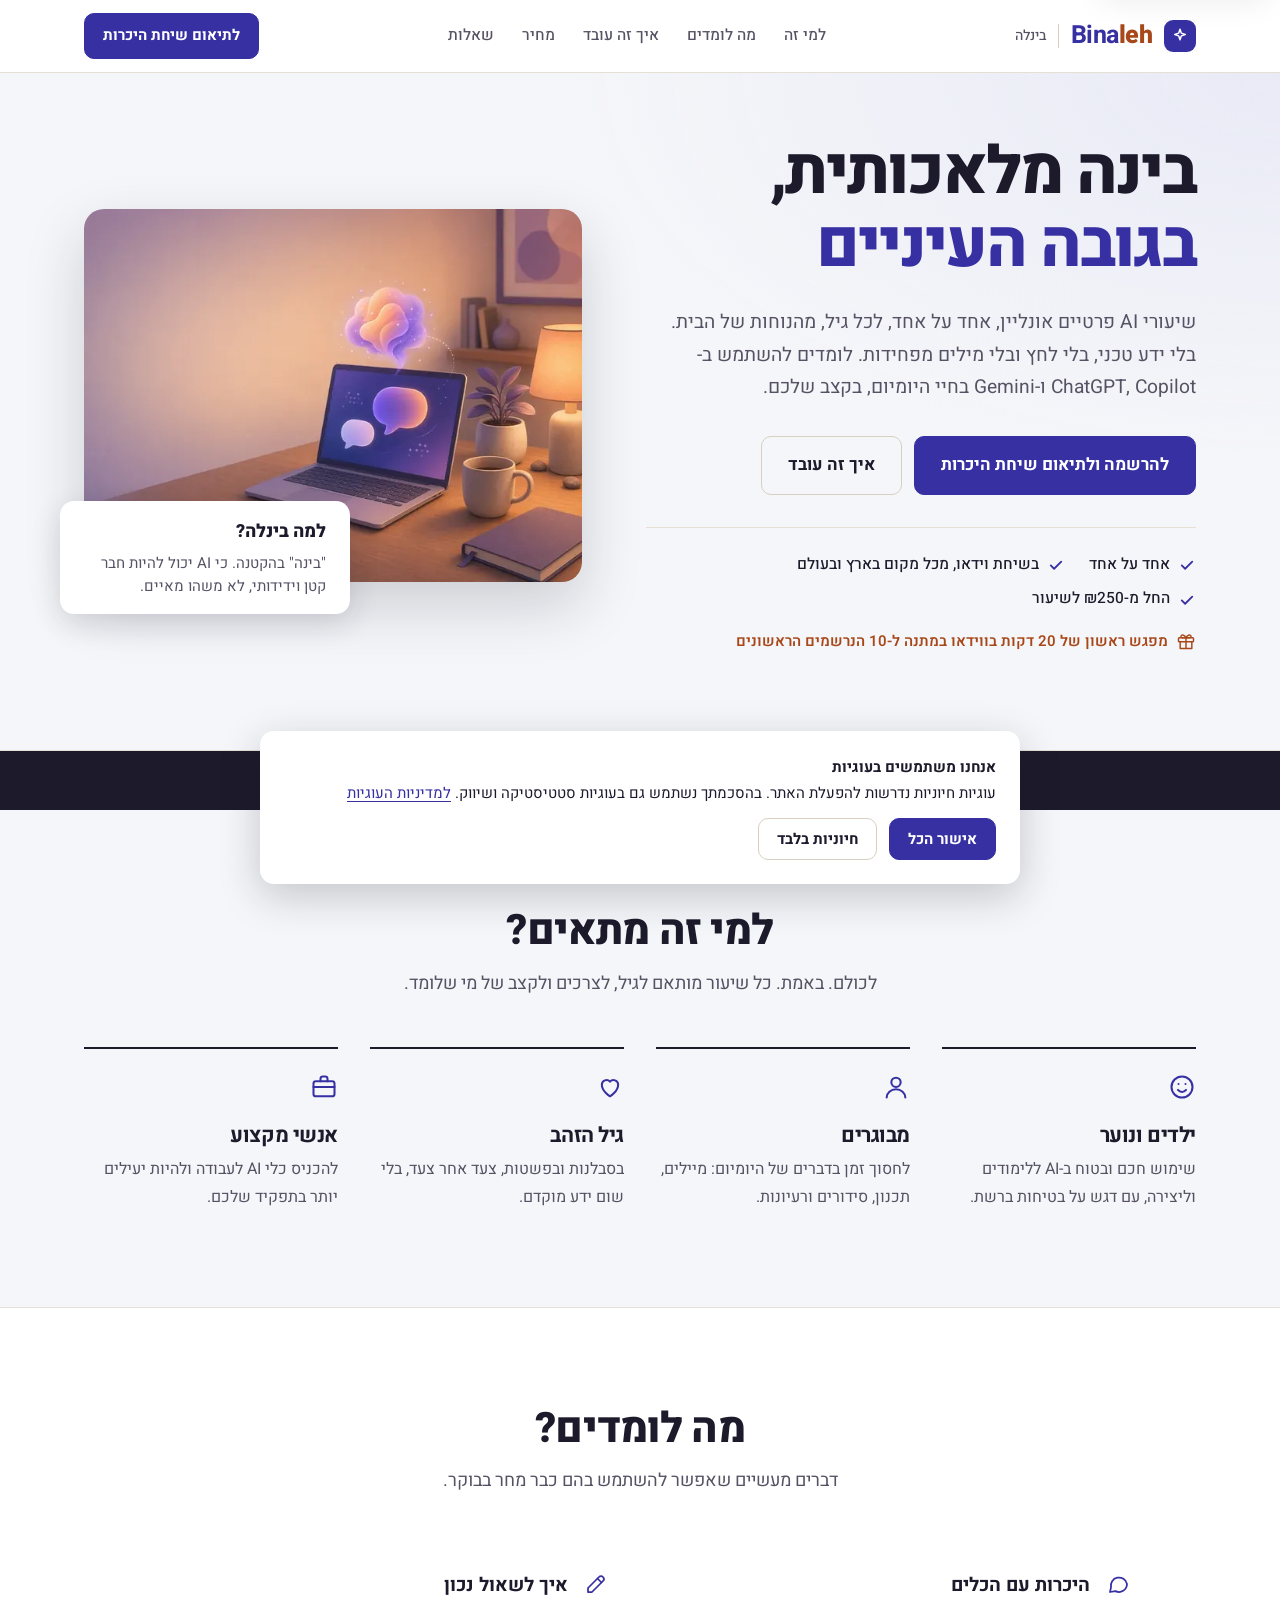
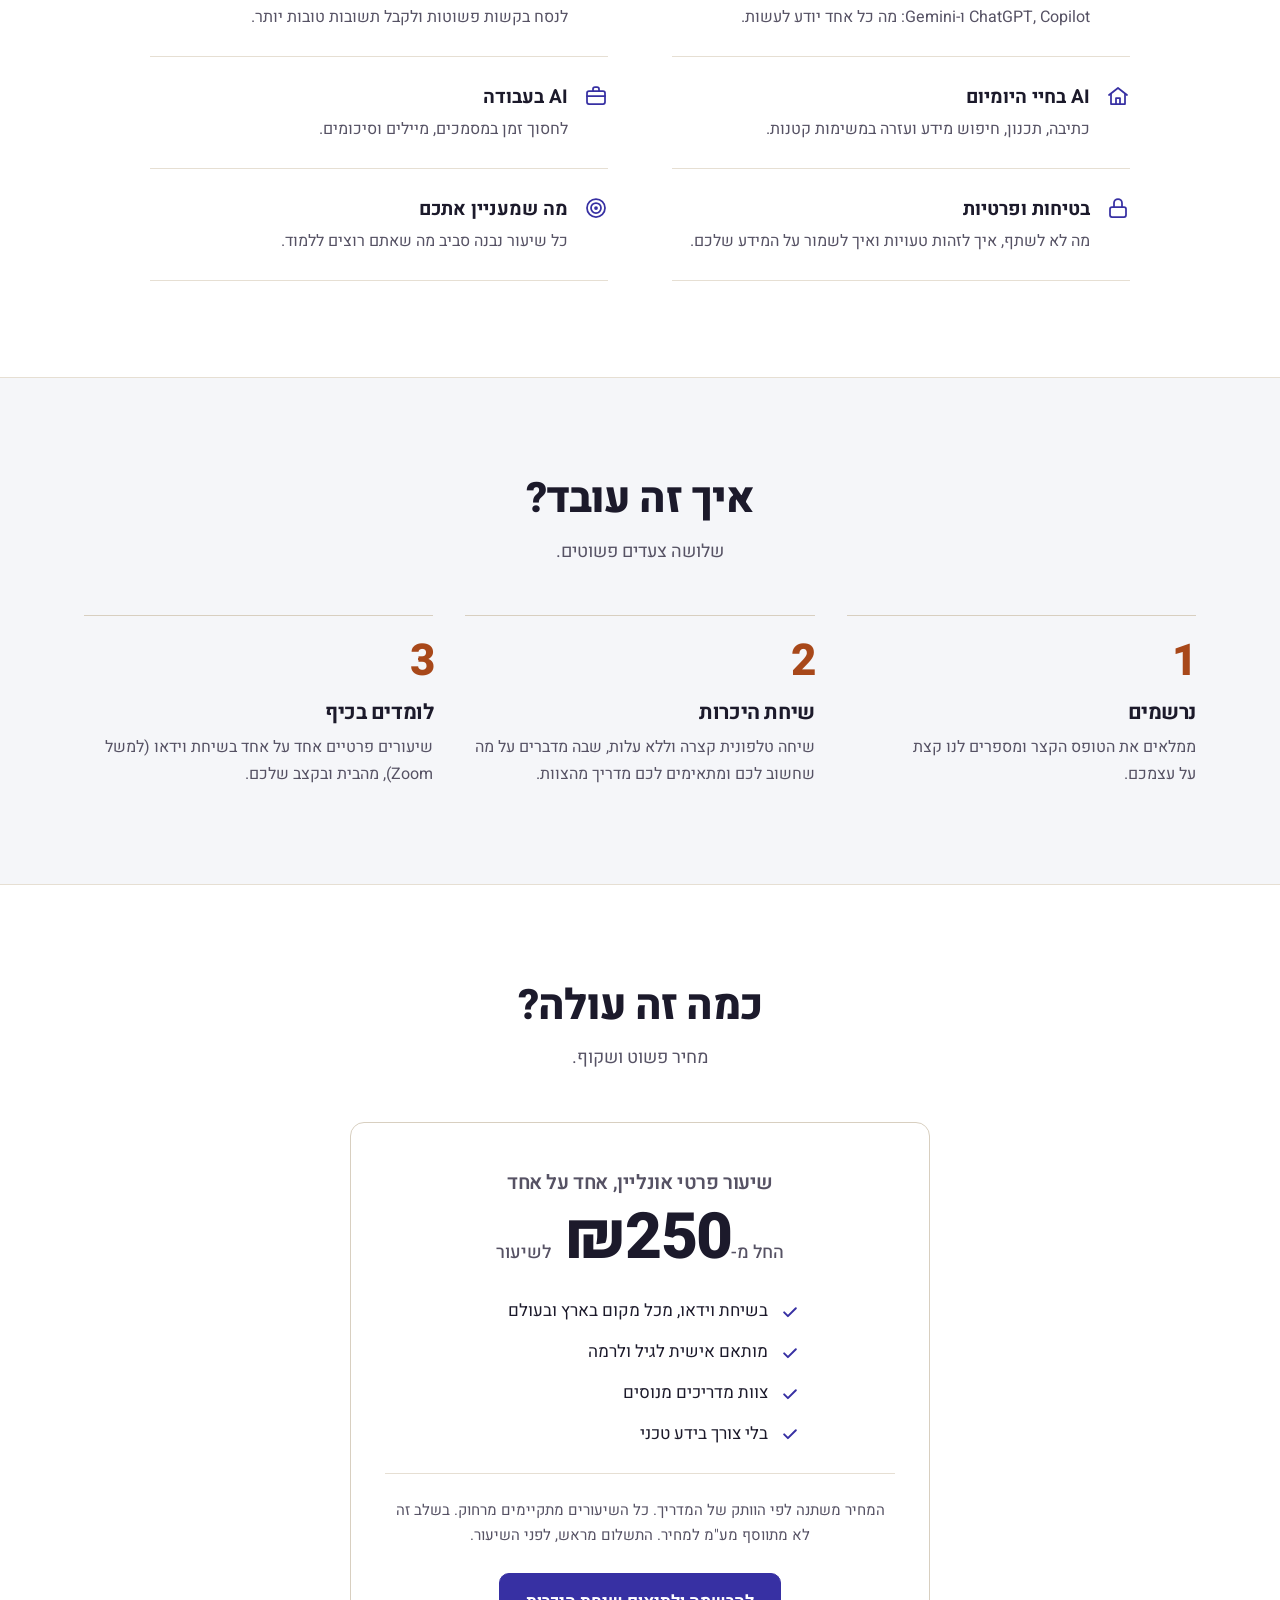
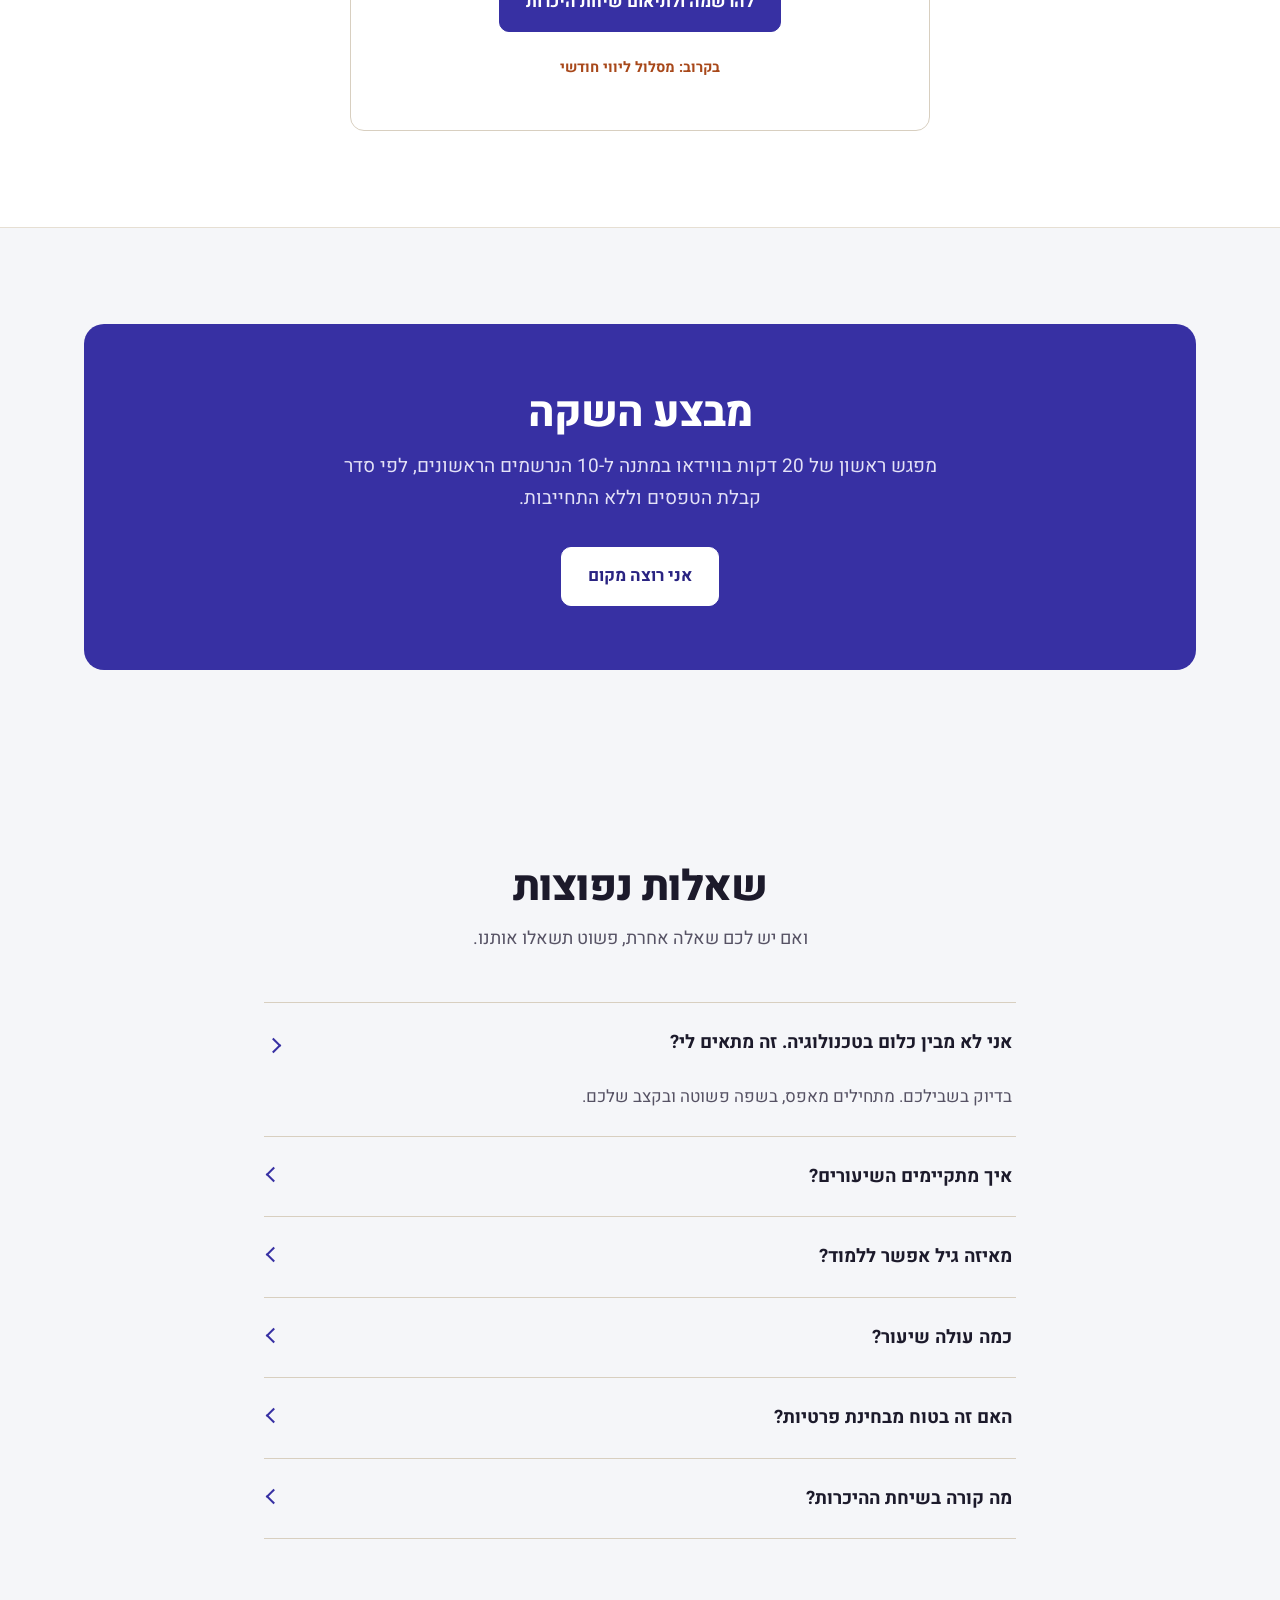
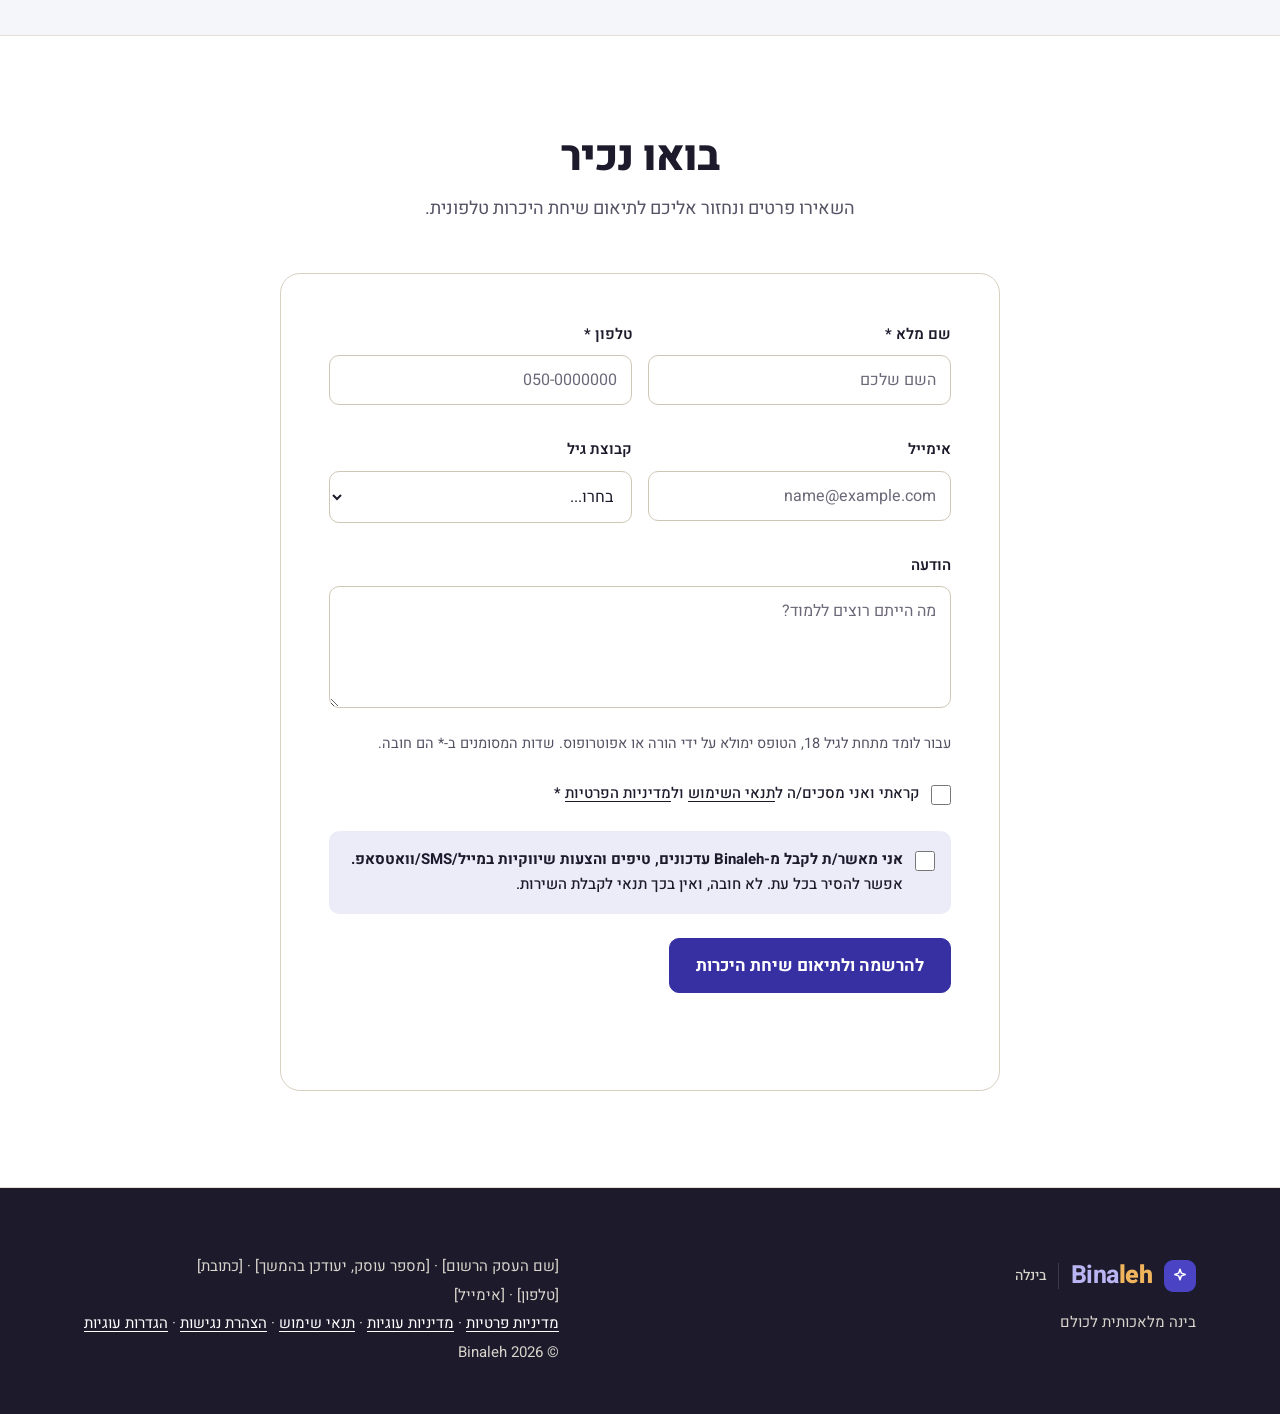
==== index.html @ 2de87938 "Copy: separate free phone intro call from launch offer session Co-authored-by: Kobiwein <Kobiwein@us" ====
<!DOCTYPE html>
<html lang="he" dir="rtl">
<head>
<meta charset="utf-8">
<meta name="robots" content="noindex, nofollow">
<meta name="viewport" content="width=device-width, initial-scale=1">
<meta name="description" content="שיעורי AI פרטיים אונליין, אחד על אחד, לכל הגילים. לומדים להשתמש ב-ChatGPT, Copilot ו-Gemini בחיי היומיום.">
<meta name="theme-color" content="#3730a3">
<title>Binaleh בינלה | שיעורי AI פרטיים לכולם</title>
<link rel="preload" href="fonts/heebo-hebrew.woff2" as="font" type="font/woff2" crossorigin>
<link rel="stylesheet" href="styles.css">
</head>
<body>
<a class="skip" href="#main">דילוג לתוכן הראשי</a>
<header><div class="wrap">
<a class="logo" href="#" aria-label="Binaleh בינלה, לראש העמוד"><span class="mark" aria-hidden="true"><svg viewBox="0 0 24 24"><path d="M12 3l1.8 5.2L19 10l-5.2 1.8L12 17l-1.8-5.2L5 10l5.2-1.8z"/></svg></span><span><b>Bina</b><i>leh</i></span><small>בינלה</small></a>
<nav aria-label="ניווט ראשי"><a href="#who">למי זה</a><a href="#learn">מה לומדים</a><a href="#how">איך זה עובד</a><a href="#price">מחיר</a><a href="#faq">שאלות</a></nav>
<a class="btn sm" href="#signup">לתיאום שיחת היכרות</a>
</div></header>

<main id="main">
<section class="hero" aria-labelledby="hero-title"><div class="wrap">
<div>
<h1 id="hero-title">בינה מלאכותית,<br><span>בגובה העיניים</span></h1>
<p class="lead">שיעורי AI פרטיים אונליין, אחד על אחד, לכל גיל, מהנוחות של הבית. בלי ידע טכני, בלי לחץ ובלי מילים מפחידות. לומדים להשתמש ב-ChatGPT, Copilot ו-Gemini בחיי היומיום, בקצב שלכם.</p>
<div class="cta"><a class="btn" href="#signup">להרשמה ולתיאום שיחת היכרות</a><a class="btn ghost" href="#how">איך זה עובד</a></div>
<ul class="trust" aria-label="עיקרי השירות"><li><svg class="ico" viewBox="0 0 24 24" aria-hidden="true" focusable="false"><path d="M5 12.5l4.5 4.5L19 7.5"/></svg>אחד על אחד</li><li><svg class="ico" viewBox="0 0 24 24" aria-hidden="true" focusable="false"><path d="M5 12.5l4.5 4.5L19 7.5"/></svg>בשיחת וידאו, מכל מקום בארץ ובעולם</li><li><svg class="ico" viewBox="0 0 24 24" aria-hidden="true" focusable="false"><path d="M5 12.5l4.5 4.5L19 7.5"/></svg>החל מ-₪250 לשיעור</li></ul>
<div class="note"><svg class="ico" viewBox="0 0 24 24" aria-hidden="true" focusable="false"><rect x="3" y="8" width="18" height="5" rx="1"/><path d="M5 13v8h14v-8M12 8v13M12 8c-2-4-6-4-6-1.5S10 8 12 8zm0 0c2-4 6-4 6-1.5S14 8 12 8z"/></svg>מפגש ראשון של 20 דקות בווידאו במתנה ל-10 הנרשמים הראשונים</div>
</div>
<div class="visual">
<div class="frame"><img src="img/hero-1152.webp" srcset="img/hero-640.webp 640w, img/hero-1152.webp 1152w" sizes="(max-width:960px) 92vw, 540px" width="1152" height="864" fetchpriority="high" alt="איור של שולחן עבודה ביתי חמים עם מחשב נייד שעל המסך בועות שיחה, ומעליו צורת אור רכה המסמלת בינה מלאכותית"></div>
<div class="float"><p class="float-title">למה בינלה?</p><p>"בינה" בהקטנה. כי AI יכול להיות חבר קטן וידידותי, לא משהו מאיים.</p></div>
</div>
</div></section>

<div class="banner"><div class="wrap"><span class="tag">מבצע השקה</span><span>מפגש ראשון של 20 דקות בווידאו במתנה ל-10 הנרשמים הראשונים</span><a href="#signup">לשמירת מקום</a></div></div>

<section id="who"><div class="wrap">
<h2>למי זה מתאים?</h2><p class="sub">לכולם. באמת. כל שיעור מותאם לגיל, לצרכים ולקצב של מי שלומד.</p>
<div class="who">
<div class="who-item"><div class="ic"><svg class="ico" viewBox="0 0 24 24" aria-hidden="true" focusable="false"><circle cx="12" cy="12" r="9"/><path d="M8.5 14.5c1 1.2 2.2 1.8 3.5 1.8s2.5-.6 3.5-1.8"/><path d="M9 9.5h.01M15 9.5h.01"/></svg></div><h3>ילדים ונוער</h3><p>שימוש חכם ובטוח ב-AI ללימודים וליצירה, עם דגש על בטיחות ברשת.</p></div>
<div class="who-item"><div class="ic"><svg class="ico" viewBox="0 0 24 24" aria-hidden="true" focusable="false"><circle cx="12" cy="8" r="4"/><path d="M4 21c0-4 3.6-7 8-7s8 3 8 7"/></svg></div><h3>מבוגרים</h3><p>לחסוך זמן בדברים של היומיום: מיילים, תכנון, סידורים ורעיונות.</p></div>
<div class="who-item"><div class="ic"><svg class="ico" viewBox="0 0 24 24" aria-hidden="true" focusable="false"><path d="M12 20s-7-4.4-7-10a4 4 0 0 1 7-2.6A4 4 0 0 1 19 10c0 5.6-7 10-7 10z"/></svg></div><h3>גיל הזהב</h3><p>בסבלנות ובפשטות, צעד אחר צעד, בלי שום ידע מוקדם.</p></div>
<div class="who-item"><div class="ic"><svg class="ico" viewBox="0 0 24 24" aria-hidden="true" focusable="false"><rect x="3" y="7" width="18" height="13" rx="2"/><path d="M9 7V5a2 2 0 0 1 2-2h2a2 2 0 0 1 2 2v2M3 12h18"/></svg></div><h3>אנשי מקצוע</h3><p>להכניס כלי AI לעבודה ולהיות יעילים יותר בתפקיד שלכם.</p></div>
</div></div></section>

<section id="learn" class="alt"><div class="wrap">
<h2>מה לומדים?</h2><p class="sub">דברים מעשיים שאפשר להשתמש בהם כבר מחר בבוקר.</p>
<ul class="learn">
<li><span class="ic"><svg class="ico" viewBox="0 0 24 24" aria-hidden="true" focusable="false"><path d="M21 12a8 8 0 0 1-11.6 7.1L4 20l1-4.6A8 8 0 1 1 21 12z"/></svg></span><div><b>היכרות עם הכלים</b><span>ChatGPT, Copilot ו-Gemini: מה כל אחד יודע לעשות.</span></div></li>
<li><span class="ic"><svg class="ico" viewBox="0 0 24 24" aria-hidden="true" focusable="false"><path d="M4 20h4L19 9a2.8 2.8 0 0 0-4-4L4 16v4z"/><path d="M13.5 6.5l4 4"/></svg></span><div><b>איך לשאול נכון</b><span>לנסח בקשות פשוטות ולקבל תשובות טובות יותר.</span></div></li>
<li><span class="ic"><svg class="ico" viewBox="0 0 24 24" aria-hidden="true" focusable="false"><path d="M3 11l9-7 9 7"/><path d="M5 10v10h14V10"/><path d="M10 20v-6h4v6"/></svg></span><div><b>AI בחיי היומיום</b><span>כתיבה, תכנון, חיפוש מידע ועזרה במשימות קטנות.</span></div></li>
<li><span class="ic"><svg class="ico" viewBox="0 0 24 24" aria-hidden="true" focusable="false"><rect x="3" y="7" width="18" height="13" rx="2"/><path d="M9 7V5a2 2 0 0 1 2-2h2a2 2 0 0 1 2 2v2M3 12h18"/></svg></span><div><b>AI בעבודה</b><span>לחסוך זמן במסמכים, מיילים וסיכומים.</span></div></li>
<li><span class="ic"><svg class="ico" viewBox="0 0 24 24" aria-hidden="true" focusable="false"><rect x="4" y="11" width="16" height="10" rx="2"/><path d="M8 11V7a4 4 0 0 1 8 0v4"/></svg></span><div><b>בטיחות ופרטיות</b><span>מה לא לשתף, איך לזהות טעויות ואיך לשמור על המידע שלכם.</span></div></li>
<li><span class="ic"><svg class="ico" viewBox="0 0 24 24" aria-hidden="true" focusable="false"><circle cx="12" cy="12" r="9"/><circle cx="12" cy="12" r="5"/><circle cx="12" cy="12" r="1"/></svg></span><div><b>מה שמעניין אתכם</b><span>כל שיעור נבנה סביב מה שאתם רוצים ללמוד.</span></div></li>
</ul></div></section>

<section id="how"><div class="wrap">
<h2>איך זה עובד?</h2><p class="sub">שלושה צעדים פשוטים.</p>
<ol class="steps">
<li class="step"><div class="num" aria-hidden="true">1</div><h3>נרשמים</h3><p>ממלאים את הטופס הקצר ומספרים לנו קצת על עצמכם.</p></li>
<li class="step"><div class="num" aria-hidden="true">2</div><h3>שיחת היכרות</h3><p>שיחה טלפונית קצרה וללא עלות, שבה מדברים על מה שחשוב לכם ומתאימים לכם מדריך מהצוות.</p></li>
<li class="step"><div class="num" aria-hidden="true">3</div><h3>לומדים בכיף</h3><p>שיעורים פרטיים אחד על אחד בשיחת וידאו (למשל Zoom), מהבית ובקצב שלכם.</p></li>
</ol></div></section>

<section id="price" class="alt"><div class="wrap">
<h2>כמה זה עולה?</h2><p class="sub">מחיר פשוט ושקוף.</p>
<div class="card price">
<h3>שיעור פרטי אונליין, אחד על אחד</h3>
<div class="amt"><small>החל מ-</small>₪250 <small>לשיעור</small></div>
<ul><li><svg class="ico" viewBox="0 0 24 24" aria-hidden="true" focusable="false"><path d="M5 12.5l4.5 4.5L19 7.5"/></svg>בשיחת וידאו, מכל מקום בארץ ובעולם</li><li><svg class="ico" viewBox="0 0 24 24" aria-hidden="true" focusable="false"><path d="M5 12.5l4.5 4.5L19 7.5"/></svg>מותאם אישית לגיל ולרמה</li><li><svg class="ico" viewBox="0 0 24 24" aria-hidden="true" focusable="false"><path d="M5 12.5l4.5 4.5L19 7.5"/></svg>צוות מדריכים מנוסים</li><li><svg class="ico" viewBox="0 0 24 24" aria-hidden="true" focusable="false"><path d="M5 12.5l4.5 4.5L19 7.5"/></svg>בלי צורך בידע טכני</li></ul>
<p class="fine">המחיר משתנה לפי הוותק של המדריך. כל השיעורים מתקיימים מרחוק. בשלב זה לא מתווסף מע"מ למחיר. התשלום מראש, לפני השיעור.</p>
<a class="btn" href="#signup">להרשמה ולתיאום שיחת היכרות</a><br>
<span class="soon">בקרוב: מסלול ליווי חודשי</span>
</div></div></section>

<section><div class="wrap"><div class="offer">
<h2>מבצע השקה</h2>
<p>מפגש ראשון של 20 דקות בווידאו במתנה ל-10 הנרשמים הראשונים, לפי סדר קבלת הטפסים וללא התחייבות.</p>
<a class="btn" href="#signup">אני רוצה מקום</a>
</div></div></section>

<section id="faq"><div class="wrap faq">
<h2>שאלות נפוצות</h2><p class="sub">ואם יש לכם שאלה אחרת, פשוט תשאלו אותנו.</p>
<details open><summary>אני לא מבין כלום בטכנולוגיה. זה מתאים לי?</summary><p>בדיוק בשבילכם. מתחילים מאפס, בשפה פשוטה ובקצב שלכם.</p></details>
<details><summary>איך מתקיימים השיעורים?</summary><p>כל השיעורים מתקיימים אונליין בשיחת וידאו (למשל Zoom), מהבית. צריך רק מחשב, טאבלט או טלפון עם חיבור לאינטרנט, ונעזור לכם להתחבר בפעם הראשונה.</p></details>
<details><summary>מאיזה גיל אפשר ללמוד?</summary><p>השיעורים מתאימים לכל הגילים: ילדים, נוער, מבוגרים וגיל הזהב. כל שיעור מותאם ללומד. לקטינים מתחת לגיל 18 נדרשת הסכמת הורה, ומומלץ שהורה יהיה נוכח.</p></details>
<details><summary>כמה עולה שיעור?</summary><p>החל מ-₪250 לשיעור, בהתאם לוותק של המדריך.</p></details>
<details><summary>האם זה בטוח מבחינת פרטיות?</summary><p>כן. חלק מהשיעור מוקדש בדיוק לזה: מה לא לשתף עם כלי AI ואיך לשמור על המידע שלכם.</p></details>
<details><summary>מה קורה בשיחת ההיכרות?</summary><p>שיחת ההיכרות היא שיחה טלפונית קצרה וללא עלות לכל הנרשמים. נבין מה אתם רוצים ללמוד ונתאים לכם מדריך. זה לא שיעור. בנוסף, במסגרת מבצע ההשקה, 10 הנרשמים הראשונים (לפי סדר קבלת הטפסים) מקבלים במתנה מפגש ראשון של 20 דקות בווידאו עם מדריך, ללא התחייבות.</p></details>
</div></section>

<section id="signup" class="alt"><div class="wrap">
<h2>בואו נכיר</h2><p class="sub">השאירו פרטים ונחזור אליכם לתיאום שיחת היכרות טלפונית.</p>
<form id="lead-form" method="post" data-endpoint="https://script.google.com/macros/s/AKfycbzMZ5RLqozTJGFGVqJ-sD1RUZwGXpVREU5kEGAINMY0aNg7kAQ1TLx4klFeC69s6_VDtg/exec" novalidate aria-label="טופס הרשמה ותיאום שיחת היכרות">
<input type="hidden" name="page" id="f-page" value="">
<div class="hp" aria-hidden="true"><label for="f-hp">אין למלא שדה זה</label><input type="text" id="f-hp" name="_gotcha" tabindex="-1" autocomplete="off"></div>
<label for="f-name">שם מלא *<input id="f-name" type="text" name="name" required autocomplete="name" maxlength="100" placeholder="השם שלכם"><span class="err" id="f-name-err"></span></label>
<label for="f-phone">טלפון *<input id="f-phone" type="tel" dir="ltr" name="phone" required autocomplete="tel" inputmode="tel" maxlength="30" placeholder="050-0000000"><span class="err" id="f-phone-err"></span></label>
<label for="f-email">אימייל<input id="f-email" type="email" dir="ltr" name="email" autocomplete="email" maxlength="120" placeholder="name@example.com"><span class="err" id="f-email-err"></span></label>
<label for="f-age">קבוצת גיל<select id="f-age" name="age_group"><option value="">בחרו...</option><option>ילדים ונוער</option><option>מבוגרים</option><option>גיל הזהב</option><option>אנשי מקצוע</option></select></label>
<label class="full" for="f-msg">הודעה<textarea id="f-msg" name="message" rows="4" maxlength="2000" placeholder="מה הייתם רוצים ללמוד?"></textarea></label>
<p class="full form-note">עבור לומד מתחת לגיל 18, הטופס ימולא על ידי הורה או אפוטרופוס. שדות המסומנים ב-* הם חובה.</p>
<label class="chk full" for="f-terms"><input type="checkbox" id="f-terms" name="terms_consent" value="yes" required> <span>קראתי ואני מסכים/ה ל<a href="terms.html">תנאי השימוש</a> ול<a href="privacy.html">מדיניות הפרטיות</a> *<span class="err" id="f-terms-err"></span></span></label>
<label class="chk full mkt" for="f-mkt"><input type="checkbox" id="f-mkt" name="marketing_consent" value="yes"> <span><b>אני מאשר/ת לקבל מ-Binaleh עדכונים, טיפים והצעות שיווקיות במייל/SMS/וואטסאפ.</b><br>אפשר להסיר בכל עת. לא חובה, ואין בכך תנאי לקבלת השירות.</span></label>
<div class="full"><button class="btn" type="submit" id="f-submit">להרשמה ולתיאום שיחת היכרות</button></div>
<p class="full status" id="f-status" role="status" aria-live="polite"></p>
</form></div></section>

</main>
<footer><div class="wrap">
<div><a class="logo" href="#" aria-label="Binaleh בינלה, לראש העמוד"><span class="mark" aria-hidden="true"><svg viewBox="0 0 24 24"><path d="M12 3l1.8 5.2L19 10l-5.2 1.8L12 17l-1.8-5.2L5 10l5.2-1.8z"/></svg></span><span><b>Bina</b><i>leh</i></span><small>בינלה</small></a><div>בינה מלאכותית לכולם</div></div>
<div>[שם העסק הרשום] · [מספר עוסק, יעודכן בהמשך] · [כתובת]<br>[טלפון] · [אימייל]<br><a href="privacy.html">מדיניות פרטיות</a> · <a href="cookies.html">מדיניות עוגיות</a> · <a href="terms.html">תנאי שימוש</a> · <a href="accessibility.html">הצהרת נגישות</a> · <a href="#" onclick="showCookie();return false">הגדרות עוגיות</a><br>© 2026 Binaleh</div>
</div></footer>
<script>
(function(){
var form=document.getElementById('lead-form');if(!form)return;
var pg=document.getElementById('f-page');if(pg)pg.value=location.href.split('#')[0];
var sb=document.getElementById('f-submit'),st=document.getElementById('f-status');
function v(id){return (document.getElementById(id).value||'').trim();}
function status(m,ok){st.textContent=m;st.className='full status '+(ok?'ok':'bad');}
function setErr(id,msg){var el=document.getElementById(id),er=document.getElementById(id+'-err');if(msg){el.setAttribute('aria-invalid','true');}else{el.removeAttribute('aria-invalid');}if(er)er.textContent=msg||'';return !msg;}
function check(id){
 if(id==='f-name')return setErr(id,v(id).length<2?'נא למלא שם':'');
 if(id==='f-phone')return setErr(id,/^0\d{1,2}-?\d{3}-?\d{4}$|^\+972[\d-]{8,12}$/.test(v(id).replace(/\s/g,''))?'':'נא למלא מספר טלפון תקין');
 if(id==='f-email')return setErr(id,!v(id)||/^[^@\s]+@[^@\s]+\.[^@\s]+$/.test(v(id))?'':'כתובת האימייל אינה תקינה');
 if(id==='f-terms')return setErr(id,document.getElementById(id).checked?'':' נא לאשר את התנאים ומדיניות הפרטיות');
 return true;}
var ids=['f-name','f-phone','f-email','f-terms'];
ids.forEach(function(id){document.getElementById(id).addEventListener('change',function(){check(id);});});
form.addEventListener('submit',function(ev){
 ev.preventDefault();
 if(form.elements['_gotcha'].value)return;
 var ok=true;ids.forEach(function(id){if(!check(id))ok=false;});
 if(!ok){status('נא להשלים את השדות המסומנים.',false);var f=form.querySelector('[aria-invalid="true"]');if(f)f.focus();return;}
 var endpoint=(form.getAttribute('data-endpoint')||'').trim();
 if(!endpoint){status('הטופס עדיין בהקמה ונפתח בקרוב. תודה על הסבלנות!',false);return;}
 sb.disabled=true;sb.textContent='שולח...';
 var payload={name:v('f-name'),phone:v('f-phone'),email:v('f-email'),age_group:v('f-age'),message:v('f-msg'),
  terms_consent:document.getElementById('f-terms').checked?'yes':'no',
  marketing_consent:document.getElementById('f-mkt').checked?'yes':'no',
  page:pg?pg.value:'',_gotcha:form.elements['_gotcha'].value};
 fetch(endpoint,{method:'POST',mode:'no-cors',headers:{'Content-Type':'text/plain;charset=utf-8'},body:JSON.stringify(payload)})
  .then(function(){form.reset();if(pg)pg.value=location.href.split('#')[0];status('תודה! הפנייה התקבלה, ונחזור אליכם בהקדם לתיאום שיחת ההיכרות הטלפונית.',true);})
  .catch(function(){status('השליחה לא הצליחה. אפשר לנסות שוב בעוד רגע.',false);})
  .then(function(){sb.disabled=false;sb.textContent='להרשמה ולתיאום שיחת היכרות';});
});
})();
</script>
<div id="cookie" role="dialog" aria-live="polite" aria-label="הסכמה לעוגיות">
<b>אנחנו משתמשים בעוגיות</b><br>עוגיות חיוניות נדרשות להפעלת האתר. בהסכמתך נשתמש גם בעוגיות סטטיסטיקה ושיווק. <a href="cookies.html">למדיניות העוגיות</a>
<div class="row"><button class="btn sm" onclick="setC('all')">אישור הכל</button><button class="btn sm ghost" onclick="setC('essential')">חיוניות בלבד</button></div></div>
<script>
function loadOptional(){/* כאן ייטענו סקריפטים לא חיוניים רק לאחר הסכמה, למשל:
  [קוד Google Analytics / פיקסל שיווקי] */}
function setC(v){try{localStorage.setItem('binaleh_cookie',v)}catch(e){}document.getElementById('cookie').style.display='none';if(v==='all')loadOptional();}
function showCookie(){document.getElementById('cookie').style.display='block'}
(function(){var v=null;try{v=localStorage.getItem('binaleh_cookie')}catch(e){}if(!v)showCookie();else if(v==='all')loadOptional();})();
</script>
</body></html>
---- styles.css ----
@font-face{font-family:Heebo;font-style:normal;font-weight:400 800;font-display:swap;src:url(fonts/heebo-hebrew.woff2) format('woff2');unicode-range:U+0307-0308,U+0590-05FF,U+200C-2010,U+20AA,U+25CC,U+FB1D-FB4F}
@font-face{font-family:Heebo;font-style:normal;font-weight:400 800;font-display:swap;src:url(fonts/heebo-latin.woff2) format('woff2');unicode-range:U+0000-00FF,U+0131,U+0152-0153,U+02BB-02BC,U+02C6,U+02DA,U+02DC,U+0304,U+0308,U+0329,U+2000-206F,U+20AC,U+2122,U+2191,U+2193,U+2212,U+2215,U+FEFF,U+FFFD}

:root{
--canvas:#f5f6f9;--surface:#fff;--ink:#1c1a2b;--muted:#565264;--line:#e6dfd3;--line-2:#d8cfc0;
--p:#3730a3;--p-d:#2a2482;--p-soft:#ecebf8;--warm:#a8481a;--warm-soft:#f7eadb;
--s1:4px;--s2:8px;--s3:12px;--s4:16px;--s5:24px;--s6:32px;--s7:48px;--s8:64px;--s9:96px;
--r-sm:10px;--r:14px;--r-lg:20px;
--sh:0 2px 4px rgba(28,26,43,.04),0 12px 32px rgba(28,26,43,.08)}
*{box-sizing:border-box;margin:0;padding:0}
html{scroll-behavior:smooth;scroll-padding-top:88px;scrollbar-color:#c9bfae var(--canvas)}
@media (prefers-reduced-motion:reduce){html{scroll-behavior:auto}*,*::before,*::after{transition:none!important;animation:none!important}}
body{font-family:Heebo,system-ui,"Segoe UI",Arial,sans-serif;color:var(--ink);background:var(--canvas);line-height:1.7;font-size:17px;-webkit-font-smoothing:antialiased;overflow-x:clip}
::selection{background:#f1d6bd;color:var(--ink)}
img{max-width:100%;height:auto;display:block}
a{color:inherit;text-underline-offset:.22em;text-decoration-thickness:1px}
h1,h2,h3{line-height:1.2;text-wrap:balance;letter-spacing:-.02em}
p{text-wrap:pretty}
.wrap{max-width:1160px;margin:0 auto;padding:0 var(--s5)}
.narrow{max-width:840px}
.ico{width:24px;height:24px;flex:none;stroke:currentColor;fill:none;stroke-width:1.75;stroke-linecap:round;stroke-linejoin:round}
/* header */
header{background:var(--surface);border-bottom:1px solid var(--line);position:sticky;top:0;z-index:20}
header .wrap{display:flex;align-items:center;justify-content:space-between;height:72px;gap:var(--s4)}
.logo{font-weight:800;font-size:25px;text-decoration:none;display:flex;align-items:center;gap:var(--s3);letter-spacing:-.02em}
.logo .mark{width:32px;height:32px;border-radius:9px;background:var(--p);display:grid;place-items:center;flex:none}
.logo .mark svg{width:18px;height:18px;stroke:#fff;fill:none;stroke-width:2;stroke-linecap:round;stroke-linejoin:round}
.logo b{color:var(--p)}.logo i{font-style:normal;color:var(--warm)}
.logo small{font-size:14px;color:var(--muted);font-weight:500;letter-spacing:0;border-inline-start:1px solid var(--line-2);padding-inline-start:var(--s3)}
nav{display:flex;gap:var(--s1)}
nav a{text-decoration:none;color:var(--muted);font-weight:500;font-size:15.5px;padding:var(--s2) var(--s3);border-radius:8px;transition:color .2s}
nav a:hover{color:var(--ink);text-decoration:underline}
/* buttons */
.btn{display:inline-flex;align-items:center;justify-content:center;gap:var(--s2);background:var(--p);color:#fff;text-decoration:none;font-weight:700;padding:14px 26px;border-radius:var(--r-sm);border:1.5px solid var(--p);font-size:17px;font-family:inherit;cursor:pointer;transition:background .2s,border-color .2s,transform .15s cubic-bezier(.16,1,.3,1)}
.btn:hover{background:var(--p-d);border-color:var(--p-d)}
.btn:active{transform:translateY(1px)}
.btn:disabled{opacity:.7;cursor:wait}
.btn.sm{padding:9px 18px;font-size:15px}
.btn.ghost{background:transparent;color:var(--ink);border-color:var(--line-2)}
.btn.ghost:hover{background:var(--surface);border-color:var(--ink)}
/* hero */
.hero{background:radial-gradient(1100px 600px at 100% 0%,#e9eaf6 0,transparent 65%),var(--canvas);padding:var(--s8) 0 var(--s9);border-bottom:1px solid var(--line)}
.hero .wrap{display:grid;grid-template-columns:1.05fr .95fr;gap:var(--s8);align-items:center}
.hero h1{font-size:clamp(40px,5.4vw,66px);font-weight:800;margin-bottom:var(--s5);letter-spacing:-.03em;line-height:1.1}
.hero h1 span{color:var(--p)}
.hero .lead{font-size:clamp(17px,1.5vw,19.5px);color:var(--muted);margin-bottom:var(--s6);max-width:36em}
.cta{display:flex;flex-wrap:wrap;gap:var(--s3)}
.trust{display:flex;flex-wrap:wrap;gap:var(--s2) var(--s5);margin-top:var(--s6);padding-top:var(--s5);border-top:1px solid var(--line);list-style:none;font-weight:500;font-size:15.5px}
.trust li{display:flex;align-items:center;gap:var(--s2)}
.trust .ico{width:18px;height:18px;color:var(--p);stroke-width:2.4}
.hero .note{margin-top:var(--s4);display:flex;align-items:center;gap:var(--s2);font-size:15px;color:var(--warm);font-weight:600}
.hero .note .ico{width:20px;height:20px}
.visual{position:relative}
.visual .frame{border-radius:var(--r-lg);overflow:hidden;box-shadow:0 24px 60px rgba(28,26,43,.18);aspect-ratio:4/3;background:#e9eaf2}
.visual img{width:100%;height:100%;object-fit:cover}
.visual .float{position:absolute;inset-inline-end:calc(var(--s5) * -1);bottom:calc(var(--s6) * -1);background:var(--surface);border-radius:var(--r);padding:var(--s4) var(--s5);max-width:290px;box-shadow:0 10px 30px rgba(28,26,43,.14)}
.float-title{font-weight:800;font-size:18px;color:var(--ink);margin-bottom:var(--s1)}
.visual .float p:not(.float-title){font-size:15px;color:var(--muted);line-height:1.55}
/* launch strip */
.banner{background:var(--ink);color:#f4f1ea;padding:var(--s4) 0;font-size:16px}
.banner .wrap{display:flex;align-items:center;justify-content:center;gap:var(--s3) var(--s4);flex-wrap:wrap;text-align:center}
.banner .tag{background:#f0b45c;color:#26180a;font-weight:800;font-size:13px;padding:2px 10px;border-radius:6px}
.banner a{color:#f6c886;font-weight:700}
/* sections */
section{padding:var(--s9) 0}
h2{font-size:clamp(30px,3.4vw,42px);font-weight:800;text-align:center;margin-bottom:var(--s3)}
.sub{text-align:center;color:var(--muted);margin:0 auto var(--s7);max-width:36em;font-size:18px}
.alt{background:var(--surface);border-block:1px solid var(--line)}
h3{font-size:21px;font-weight:700}
/* who: editorial columns, no cards */
.who{display:grid;grid-template-columns:repeat(4,1fr);gap:var(--s6)}
.who-item{border-top:2px solid var(--ink);padding-top:var(--s5)}
.who-item .ic{color:var(--p);margin-bottom:var(--s3)}
.who-item .ic .ico{width:28px;height:28px}
.who-item h3{margin-bottom:var(--s2)}
.who-item p{color:var(--muted);font-size:16px}
/* learn: divided list */
.learn{list-style:none;display:grid;grid-template-columns:1fr 1fr;column-gap:var(--s8);max-width:980px;margin:0 auto}
.learn li{display:flex;gap:var(--s4);align-items:flex-start;padding:var(--s5) 0;border-bottom:1px solid var(--line)}
.learn li .ic{color:var(--p);padding-top:3px}
.learn li b{display:block;font-size:19px;margin-bottom:2px}.learn li span{color:var(--muted);font-size:16px}
/* steps */
.steps{list-style:none;display:grid;grid-template-columns:repeat(3,1fr);gap:var(--s6);counter-reset:none}
.step{position:relative;padding-top:var(--s5);border-top:1px solid var(--line-2)}
.num{font-size:44px;font-weight:800;color:var(--warm);line-height:1;margin-bottom:var(--s4);letter-spacing:-.03em;font-variant-numeric:tabular-nums}
.step h3{margin-bottom:var(--s2)}
.step p{color:var(--muted);font-size:16px}
/* price */
.card{background:var(--surface);border-radius:var(--r);border:1px solid var(--line-2)}
.price{max-width:580px;margin:0 auto;text-align:center;padding:var(--s7) var(--s6)}
.price h3{font-size:20px;color:var(--muted);font-weight:600}
.price .amt{font-size:64px;color:var(--ink);font-weight:800;margin:var(--s2) 0;letter-spacing:-.03em;line-height:1.1;font-variant-numeric:tabular-nums}
.price .amt small{font-size:18px;color:var(--muted);font-weight:500;letter-spacing:0}
.price ul{list-style:none;margin:var(--s5) auto;display:grid;gap:var(--s3);max-width:320px;text-align:start}
.price li{display:flex;gap:var(--s3);align-items:center}
.price li .ico{width:20px;height:20px;color:var(--p);stroke-width:2.4}
.price .fine{color:var(--muted);font-size:15px;margin:0 auto var(--s5);max-width:34em;padding-top:var(--s5);border-top:1px solid var(--line)}
.soon{display:inline-block;color:var(--warm);font-size:14.5px;font-weight:700;margin-top:var(--s5)}
/* offer */
.offer{background:var(--p);color:#fff;border-radius:var(--r-lg);padding:var(--s8) var(--s7);text-align:center}
.offer h2{color:#fff}.offer p{font-size:19px;margin:0 auto var(--s6);max-width:32em;color:#e4e2f7}
.offer .btn{background:#fff;color:var(--p-d);border-color:#fff}.offer .btn:hover{background:#f1f0fb}
/* faq */
.faq{max-width:800px;margin:0 auto}
details{border-bottom:1px solid var(--line-2)}
details:first-of-type{border-top:1px solid var(--line-2)}
summary{font-weight:700;cursor:pointer;font-size:18.5px;padding:var(--s5) var(--s1);list-style:none;display:flex;justify-content:space-between;align-items:center;gap:var(--s4)}
summary::-webkit-details-marker{display:none}
summary::after{content:"";width:9px;height:9px;border-inline-end:2px solid var(--p);border-bottom:2px solid var(--p);transform:rotate(45deg);flex:none;transition:transform .25s cubic-bezier(.16,1,.3,1);margin-top:-4px}
details[open] summary::after{transform:rotate(-135deg);margin-top:4px}
summary:hover{color:var(--p)}
details p{color:var(--muted);padding:0 var(--s1) var(--s5);max-width:62ch}
/* form */
form{max-width:720px;margin:0 auto;background:var(--surface);border-radius:var(--r-lg);padding:var(--s7);border:1px solid var(--line-2);display:grid;grid-template-columns:1fr 1fr;gap:var(--s5) var(--s4)}
label{font-weight:600;font-size:15px;display:flex;flex-direction:column;gap:var(--s2)}
input,select,textarea{font-family:inherit;font-size:16px;padding:12px 14px;border:1.5px solid #cfc6b6;border-radius:var(--r-sm);background:#fff;color:var(--ink);caret-color:var(--p);transition:border-color .2s,box-shadow .2s;width:100%;accent-color:var(--p)}
input[dir="ltr"]{text-align:right}
input:hover,select:hover,textarea:hover{border-color:#a99f8d}
input:focus,select:focus,textarea:focus{border-color:var(--p);box-shadow:0 0 0 4px rgba(55,48,163,.14)}
input::placeholder,textarea::placeholder{color:#6c6878}
.full{grid-column:1/-1}
.form-note{font-size:14.5px;color:var(--muted)}
.chk{flex-direction:row;align-items:flex-start;gap:var(--s3);font-weight:500}
.chk input{width:20px;height:20px;margin-top:4px;flex:none}
.mkt{background:var(--p-soft);border-radius:var(--r-sm);padding:var(--s4)}
.err{color:#b00020;font-size:13px;font-weight:600}
[aria-invalid="true"]{border-color:#b00020}
.status{font-weight:700;min-height:1.5em}.status.ok{color:#0a6e36}.status.bad{color:#b00020}
.hp{position:absolute;width:1px;height:1px;overflow:hidden;clip:rect(0 0 0 0);clip-path:inset(50%);white-space:nowrap}
.ph{background:#fff3d6;border:1px dashed #d9a23b;border-radius:10px;padding:10px 14px;font-size:14px;color:#6b4a00}
/* footer */
footer{background:var(--ink);color:#d9d5cc;padding:var(--s8) 0 var(--s7);font-size:15px;line-height:1.9}
footer .wrap{display:flex;justify-content:space-between;flex-wrap:wrap;gap:var(--s6)}
footer .logo{margin-bottom:var(--s2)}
footer .logo b{color:#b9b5f2}footer .logo i{color:#f0b45c}
footer .logo small{color:#d9d5cc;border-color:#3d3a4f}
footer .logo .mark{background:#4a43c4}
footer a{color:#fff}
/* a11y */
.skip{position:absolute;inset-inline-start:12px;top:-60px;background:var(--surface);color:var(--p);padding:10px 16px;border-radius:var(--r-sm);z-index:99;font-weight:700;box-shadow:var(--sh)}
.skip:focus{top:8px}
a:focus-visible,button:focus-visible,input:focus-visible,select:focus-visible,textarea:focus-visible,summary:focus-visible{outline:3px solid #c2410c;outline-offset:3px}
/* cookie */
#cookie{position:fixed;bottom:var(--s4);inset-inline:var(--s4);max-width:760px;margin:0 auto;background:var(--surface);border-radius:var(--r);box-shadow:0 12px 40px rgba(28,26,43,.22);padding:var(--s5);z-index:50;display:none;font-size:15px}
#cookie .row{display:flex;gap:var(--s3);flex-wrap:wrap;margin-top:var(--s3);align-items:center}
#cookie a{color:var(--p)}
/* legal */
.legal-hero{background:var(--surface);border-bottom:1px solid var(--line);padding:var(--s8) 0 var(--s6)}
.legal-hero h1{font-size:clamp(32px,4.2vw,46px);font-weight:800;margin-bottom:var(--s2);letter-spacing:-.03em}
.legal-hero .updated{color:var(--muted);font-size:15px}
.legal{max-width:840px;margin:0 auto;padding:var(--s7) var(--s5) var(--s9)}
.legal h2{text-align:start;font-size:23px;margin:var(--s7) 0 var(--s3)}
.legal h3{font-size:19px;margin:var(--s5) 0 var(--s2)}
.legal p,.legal li{margin-bottom:var(--s2);max-width:70ch}.legal ul,.legal ol{padding-inline-start:var(--s5)}
.legal li::marker{color:var(--p)}
.legal a{color:var(--p)}
.legal table{border-collapse:collapse;width:100%;margin:var(--s3) 0}.legal td,.legal th{border:1px solid var(--line-2);padding:var(--s2) var(--s3);text-align:start}
.draft{background:var(--warm-soft);border:1px solid #e3c39f;color:#5a3000;border-radius:var(--r-sm);padding:var(--s3) var(--s4);font-weight:700;margin:0 0 var(--s6)}
@media(max-width:960px){.who{grid-template-columns:1fr 1fr}.steps{grid-template-columns:1fr}.learn{grid-template-columns:1fr}.hero .wrap{grid-template-columns:1fr;gap:var(--s7)}.visual{max-width:560px;margin-inline:auto;width:100%}nav{display:none}}
@media(max-width:560px){body{font-size:16px}.wrap{padding:0 18px}.hero{padding:var(--s7) 0 var(--s8)}.who{grid-template-columns:1fr;gap:var(--s5)}form{grid-template-columns:1fr;padding:var(--s5) 20px}.offer{padding:var(--s7) 22px}section{padding:72px 0}.logo{font-size:22px}.logo small{display:none}.visual .float{position:relative;inset:auto;margin:-40px 14px 0;max-width:none}.cta .btn{width:100%}header .btn.sm{padding:8px 12px;font-size:14px}.price{padding:var(--s6) 20px}.price .amt{font-size:52px}.legal-hero{padding:var(--s7) 0 var(--s5)}}
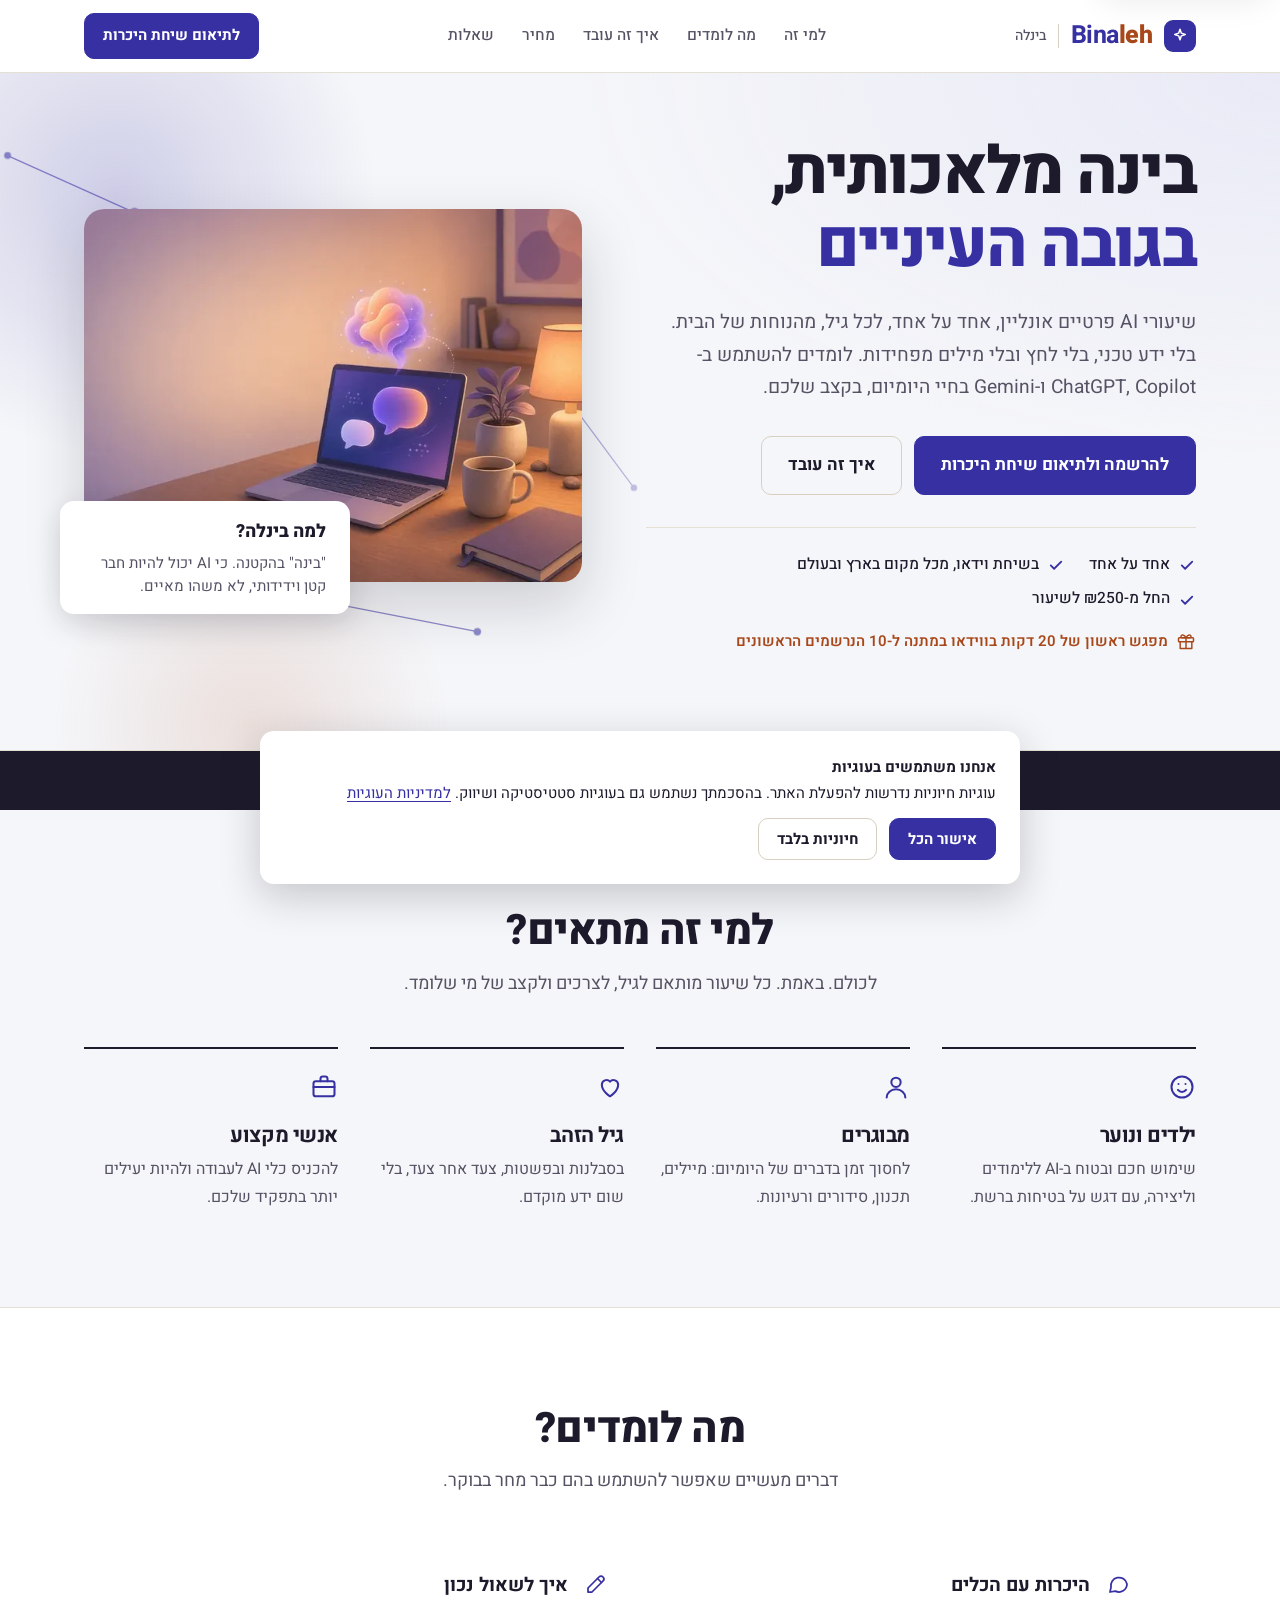
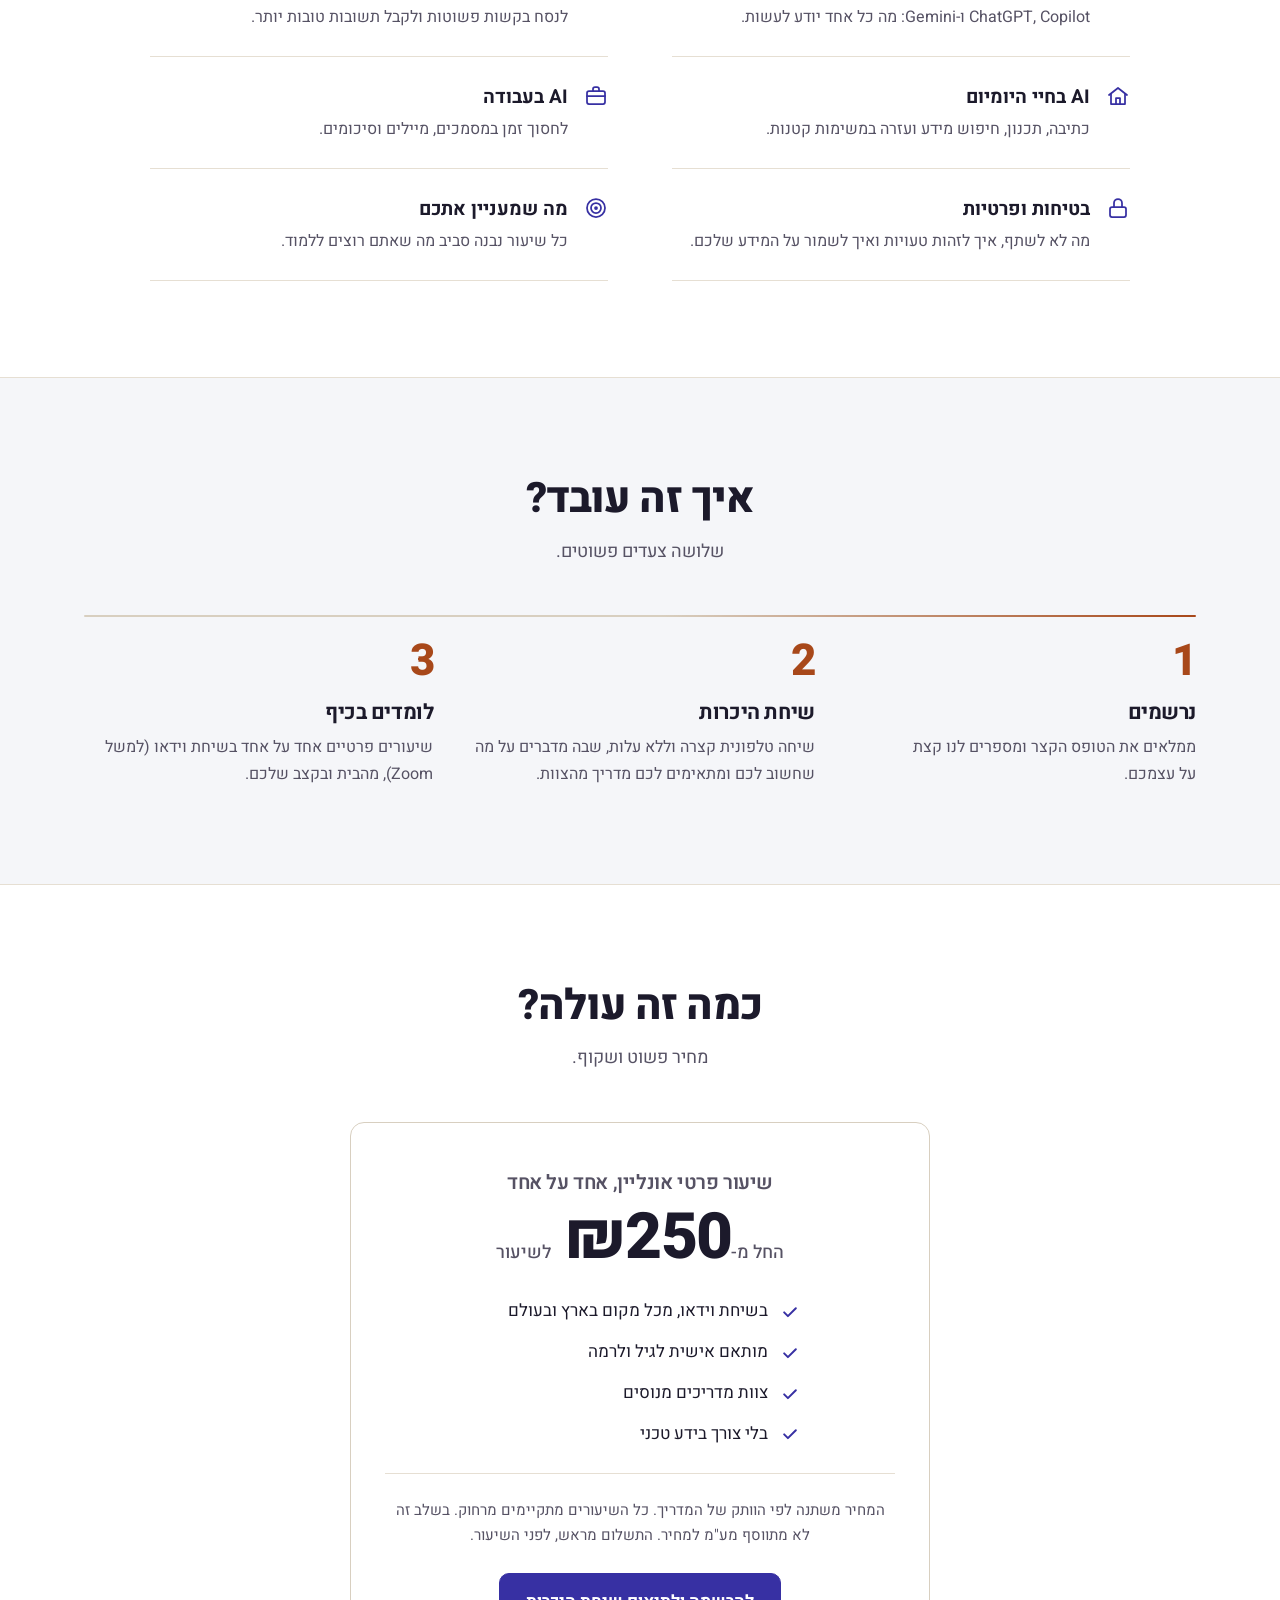
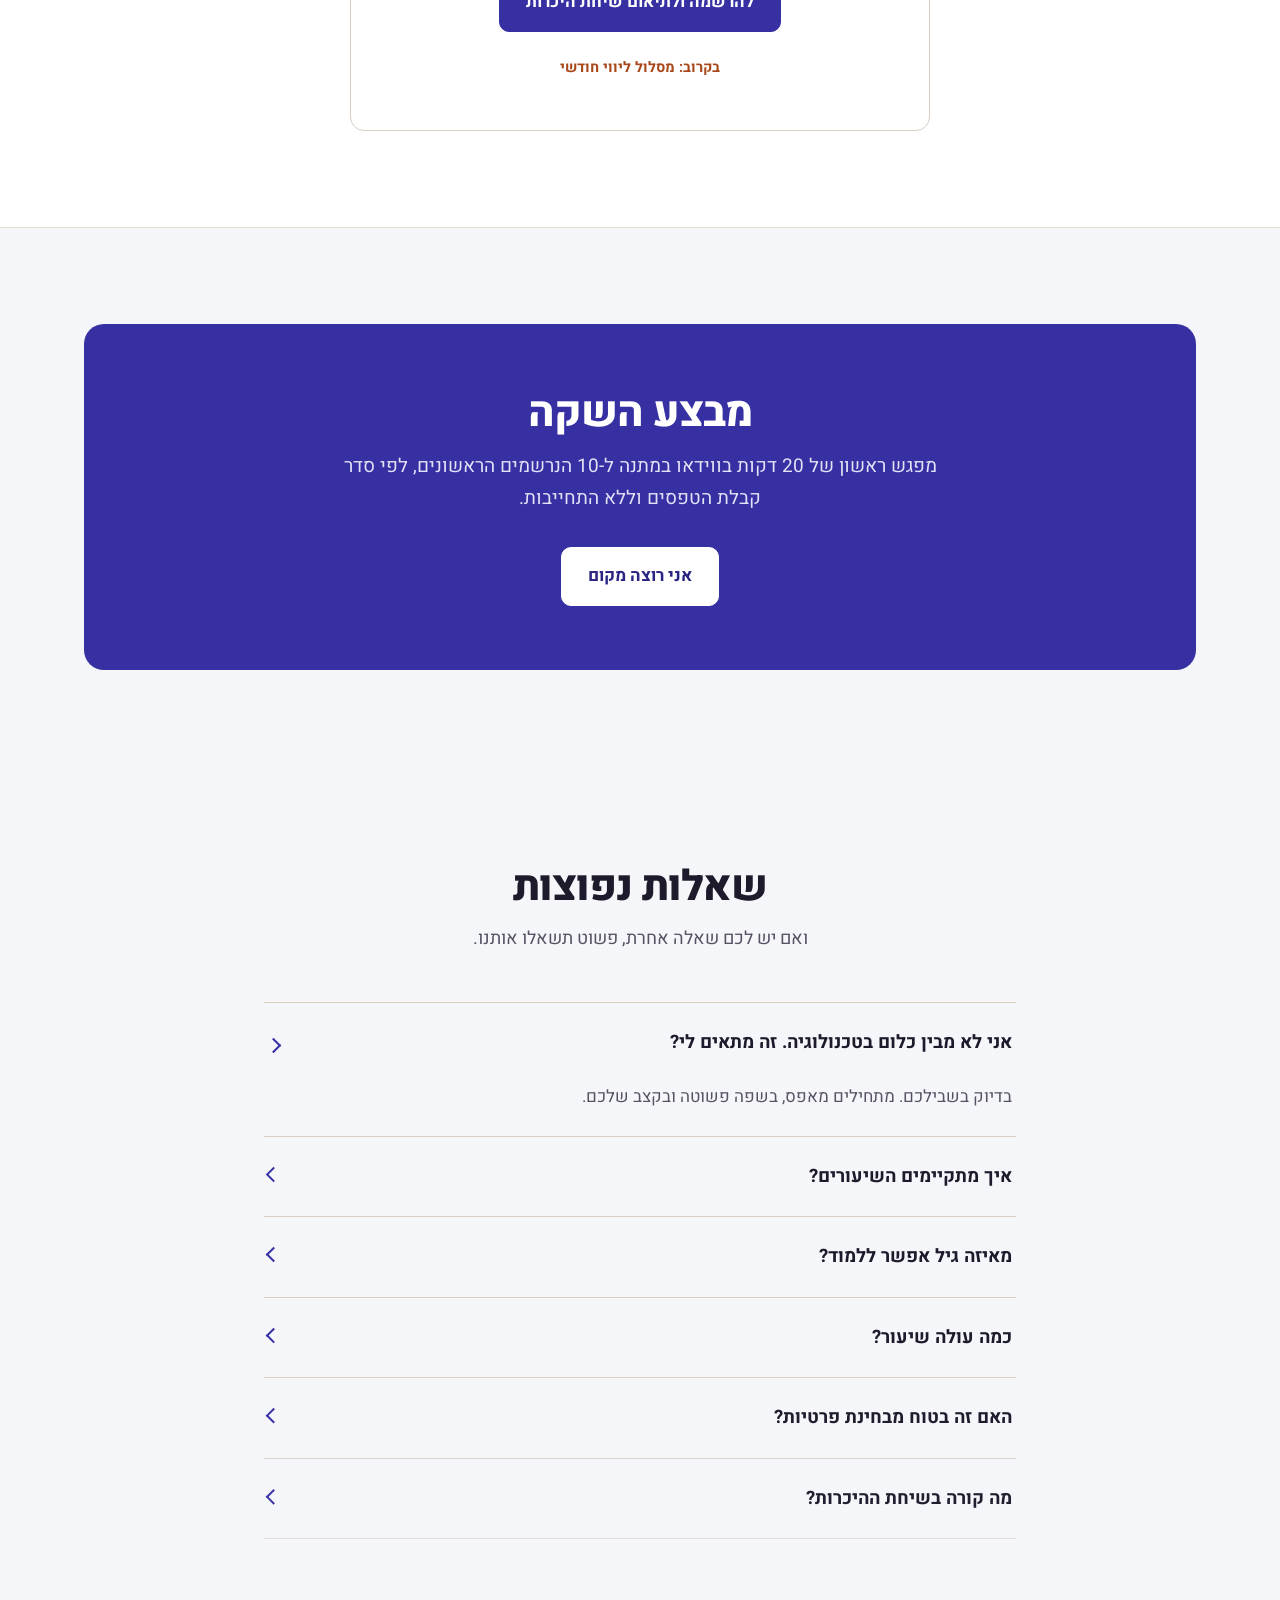
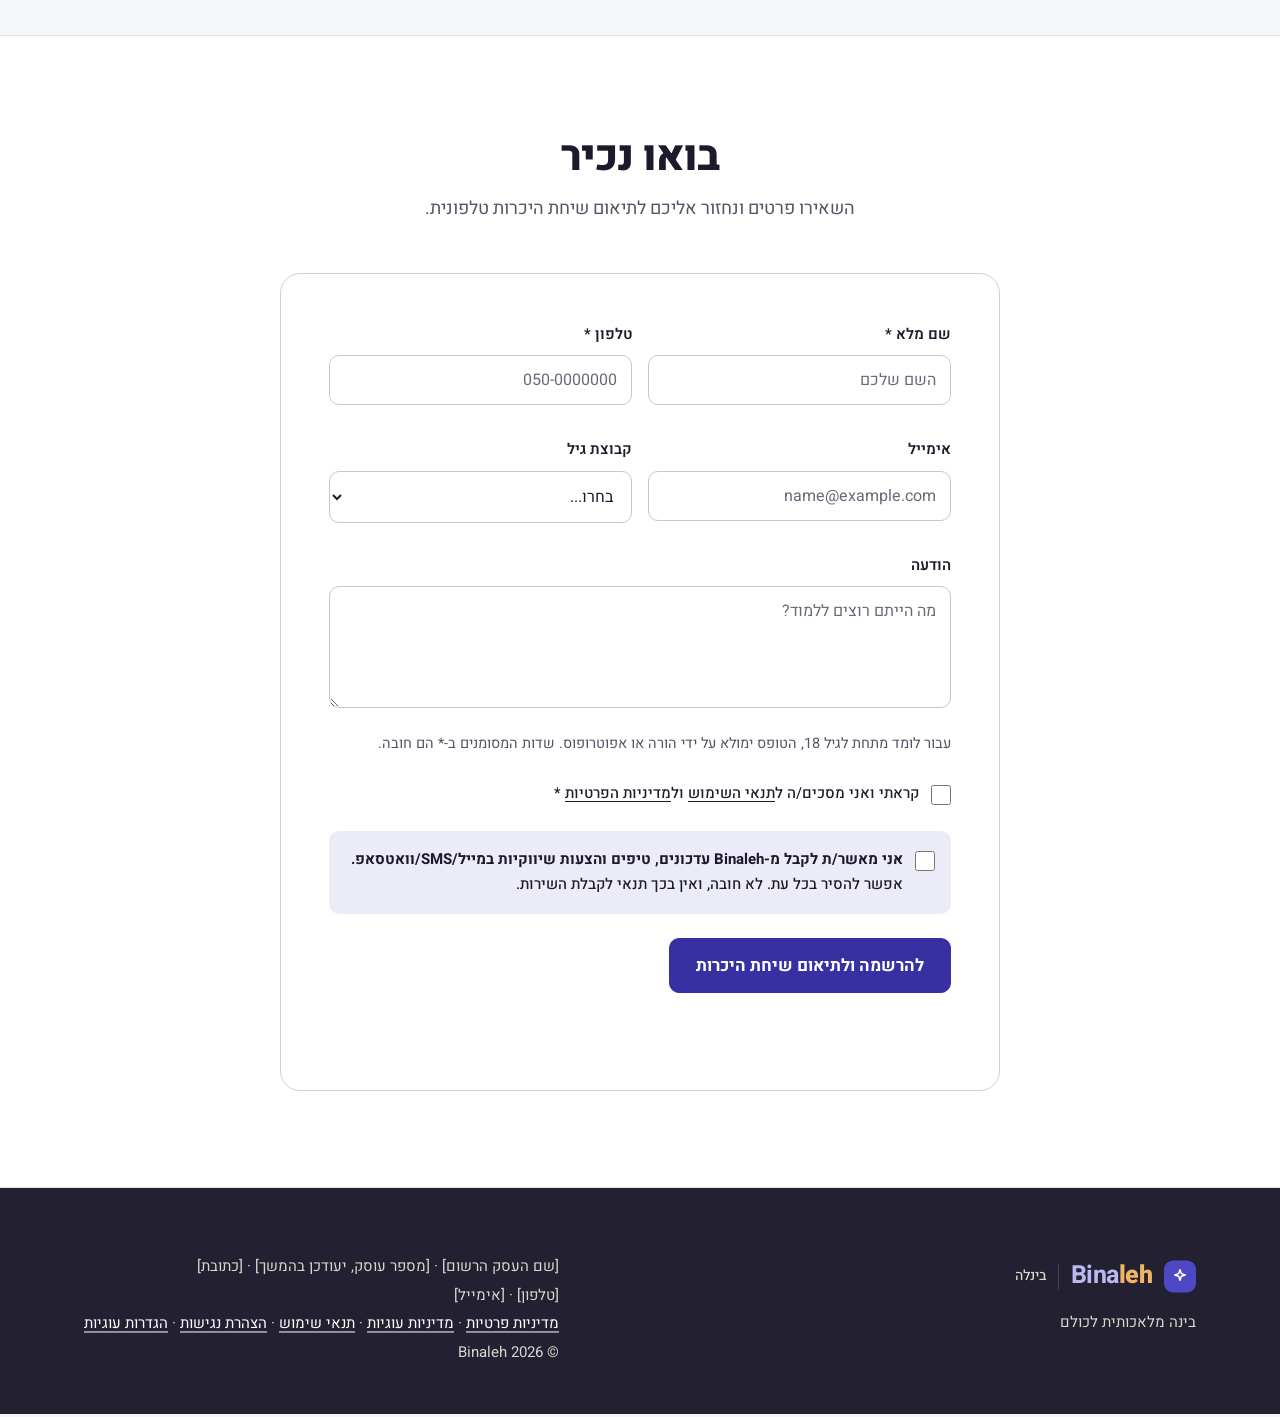
==== commit 13dcc4d3: "Add a calm motion preview to the homepage Vendored GSAP and ScrollTrigger for a one-shot hero sequen" ====
--- a/index.html
+++ b/index.html
@@ -9,6 +9,7 @@
 <title>Binaleh בינלה | שיעורי AI פרטיים לכולם</title>
 <link rel="preload" href="fonts/heebo-hebrew.woff2" as="font" type="font/woff2" crossorigin>
 <link rel="stylesheet" href="styles.css">
+<script>try{if(matchMedia("(prefers-reduced-motion: no-preference)").matches)document.documentElement.classList.add("motion")}catch(e){}</script>
 </head>
 <body>
 <a class="skip" href="#main">דילוג לתוכן הראשי</a>
@@ -19,9 +20,46 @@
 </div></header>
 
 <main id="main">
-<section class="hero" aria-labelledby="hero-title"><div class="wrap">
+<section class="hero" aria-labelledby="hero-title">
+<div class="hero-bg" aria-hidden="true">
+<span class="orb orb-a"></span>
+<span class="orb orb-b"></span>
+<svg class="neural" viewBox="0 0 800 640" preserveAspectRatio="xMidYMid slice" focusable="false">
+<g class="wires" fill="none" stroke="currentColor" stroke-width="1.25" stroke-linecap="round">
+<path class="wire" pathLength="1" style="--d:.04s" d="M48 78L168 132"/>
+<path class="wire" pathLength="1" style="--d:.12s" d="M168 132L128 248"/>
+<path class="wire" pathLength="1" style="--d:.16s" d="M168 132L312 186"/>
+<path class="wire" pathLength="1" style="--d:.24s" d="M312 186L268 318"/>
+<path class="wire" pathLength="1" style="--d:.28s" d="M312 186L468 148"/>
+<path class="wire" pathLength="1" style="--d:.22s" d="M128 248L252 372"/>
+<path class="wire" pathLength="1" style="--d:.34s" d="M268 318L252 372"/>
+<path class="wire" pathLength="1" style="--d:.38s" d="M268 318L430 348"/>
+<path class="wire" pathLength="1" style="--d:.32s" d="M468 148L548 268"/>
+<path class="wire" pathLength="1" style="--d:.44s" d="M430 348L548 268"/>
+<path class="wire" pathLength="1" style="--d:.42s" d="M252 372L338 498"/>
+<path class="wire" pathLength="1" style="--d:.5s" d="M430 348L338 498"/>
+<path class="wire" pathLength="1" style="--d:.48s" d="M548 268L640 392"/>
+<path class="wire" pathLength="1" style="--d:.56s" d="M338 498L492 528"/>
+</g>
+<g class="nodes" fill="currentColor">
+<circle class="node" style="--d:.02s" cx="48" cy="78" r="3.2"/>
+<circle class="node" style="--d:.12s" cx="168" cy="132" r="4.6"/>
+<circle class="node" style="--d:.18s" cx="128" cy="248" r="3.3"/>
+<circle class="node" style="--d:.2s" cx="312" cy="186" r="5"/>
+<circle class="node" style="--d:.3s" cx="268" cy="318" r="3.4"/>
+<circle class="node" style="--d:.26s" cx="468" cy="148" r="3.1"/>
+<circle class="node" style="--d:.36s" cx="252" cy="372" r="4.1"/>
+<circle class="node" style="--d:.4s" cx="430" cy="348" r="3.6"/>
+<circle class="node" style="--d:.34s" cx="548" cy="268" r="4.3"/>
+<circle class="node" style="--d:.5s" cx="338" cy="498" r="3.3"/>
+<circle class="node" style="--d:.46s" cx="640" cy="392" r="3"/>
+<circle class="node" style="--d:.58s" cx="492" cy="528" r="3.5"/>
+</g>
+</svg>
+</div>
+<div class="wrap">
 <div>
-<h1 id="hero-title">בינה מלאכותית,<br><span>בגובה העיניים</span></h1>
+<h1 id="hero-title"><span class="hl">בינה מלאכותית,</span><br><span class="accent">בגובה העיניים</span></h1>
 <p class="lead">שיעורי AI פרטיים אונליין, אחד על אחד, לכל גיל, מהנוחות של הבית. בלי ידע טכני, בלי לחץ ובלי מילים מפחידות. לומדים להשתמש ב-ChatGPT, Copilot ו-Gemini בחיי היומיום, בקצב שלכם.</p>
 <div class="cta"><a class="btn" href="#signup">להרשמה ולתיאום שיחת היכרות</a><a class="btn ghost" href="#how">איך זה עובד</a></div>
 <ul class="trust" aria-label="עיקרי השירות"><li><svg class="ico" viewBox="0 0 24 24" aria-hidden="true" focusable="false"><path d="M5 12.5l4.5 4.5L19 7.5"/></svg>אחד על אחד</li><li><svg class="ico" viewBox="0 0 24 24" aria-hidden="true" focusable="false"><path d="M5 12.5l4.5 4.5L19 7.5"/></svg>בשיחת וידאו, מכל מקום בארץ ובעולם</li><li><svg class="ico" viewBox="0 0 24 24" aria-hidden="true" focusable="false"><path d="M5 12.5l4.5 4.5L19 7.5"/></svg>החל מ-₪250 לשיעור</li></ul>
@@ -33,7 +71,7 @@
 </div>
 </div></section>
 
-<div class="banner"><div class="wrap"><span class="tag">מבצע השקה</span><span>מפגש ראשון של 20 דקות בווידאו במתנה ל-10 הנרשמים הראשונים</span><a href="#signup">לשמירת מקום</a></div></div>
+<div class="banner"><span class="banner-sheen" aria-hidden="true"></span><div class="wrap"><span class="tag">מבצע השקה</span><span>מפגש ראשון של 20 דקות בווידאו במתנה ל-10 הנרשמים הראשונים</span><a href="#signup">לשמירת מקום</a></div></div>
 
 <section id="who"><div class="wrap">
 <h2>למי זה מתאים?</h2><p class="sub">לכולם. באמת. כל שיעור מותאם לגיל, לצרכים ולקצב של מי שלומד.</p>
@@ -57,17 +95,17 @@
 
 <section id="how"><div class="wrap">
 <h2>איך זה עובד?</h2><p class="sub">שלושה צעדים פשוטים.</p>
-<ol class="steps">
+<div class="steps-wrap"><div class="steps-line" aria-hidden="true"></div><ol class="steps">
 <li class="step"><div class="num" aria-hidden="true">1</div><h3>נרשמים</h3><p>ממלאים את הטופס הקצר ומספרים לנו קצת על עצמכם.</p></li>
 <li class="step"><div class="num" aria-hidden="true">2</div><h3>שיחת היכרות</h3><p>שיחה טלפונית קצרה וללא עלות, שבה מדברים על מה שחשוב לכם ומתאימים לכם מדריך מהצוות.</p></li>
 <li class="step"><div class="num" aria-hidden="true">3</div><h3>לומדים בכיף</h3><p>שיעורים פרטיים אחד על אחד בשיחת וידאו (למשל Zoom), מהבית ובקצב שלכם.</p></li>
-</ol></div></section>
+</ol></div></div></section>
 
 <section id="price" class="alt"><div class="wrap">
 <h2>כמה זה עולה?</h2><p class="sub">מחיר פשוט ושקוף.</p>
 <div class="card price">
 <h3>שיעור פרטי אונליין, אחד על אחד</h3>
-<div class="amt"><small>החל מ-</small>₪250 <small>לשיעור</small></div>
+<div class="amt"><small>החל מ-</small><span class="amt-num">₪250</span> <small>לשיעור</small></div>
 <ul><li><svg class="ico" viewBox="0 0 24 24" aria-hidden="true" focusable="false"><path d="M5 12.5l4.5 4.5L19 7.5"/></svg>בשיחת וידאו, מכל מקום בארץ ובעולם</li><li><svg class="ico" viewBox="0 0 24 24" aria-hidden="true" focusable="false"><path d="M5 12.5l4.5 4.5L19 7.5"/></svg>מותאם אישית לגיל ולרמה</li><li><svg class="ico" viewBox="0 0 24 24" aria-hidden="true" focusable="false"><path d="M5 12.5l4.5 4.5L19 7.5"/></svg>צוות מדריכים מנוסים</li><li><svg class="ico" viewBox="0 0 24 24" aria-hidden="true" focusable="false"><path d="M5 12.5l4.5 4.5L19 7.5"/></svg>בלי צורך בידע טכני</li></ul>
 <p class="fine">המחיר משתנה לפי הוותק של המדריך. כל השיעורים מתקיימים מרחוק. בשלב זה לא מתווסף מע"מ למחיר. התשלום מראש, לפני השיעור.</p>
 <a class="btn" href="#signup">להרשמה ולתיאום שיחת היכרות</a><br>
@@ -92,7 +130,7 @@
 
 <section id="signup" class="alt"><div class="wrap">
 <h2>בואו נכיר</h2><p class="sub">השאירו פרטים ונחזור אליכם לתיאום שיחת היכרות טלפונית.</p>
-<form id="lead-form" method="post" data-endpoint="https://script.google.com/macros/s/AKfycbzMZ5RLqozTJGFGVqJ-sD1RUZwGXpVREU5kEGAINMY0aNg7kAQ1TLx4klFeC69s6_VDtg/exec" novalidate aria-label="טופס הרשמה ותיאום שיחת היכרות">
+<form id="lead-form" method="post" data-endpoint="https://script.google.com/macros/s/AKfycbzAMRw6jjXdSJQbsYNifRAeQ_RpYLoMZHoZdDvoCh6P_g-jbnJ-rTbFZvaq4I-8zg43/exec" novalidate aria-label="טופס הרשמה ותיאום שיחת היכרות">
 <input type="hidden" name="page" id="f-page" value="">
 <div class="hp" aria-hidden="true"><label for="f-hp">אין למלא שדה זה</label><input type="text" id="f-hp" name="_gotcha" tabindex="-1" autocomplete="off"></div>
 <label for="f-name">שם מלא *<input id="f-name" type="text" name="name" required autocomplete="name" maxlength="100" placeholder="השם שלכם"><span class="err" id="f-name-err"></span></label>
@@ -135,15 +173,15 @@
  if(!ok){status('נא להשלים את השדות המסומנים.',false);var f=form.querySelector('[aria-invalid="true"]');if(f)f.focus();return;}
  var endpoint=(form.getAttribute('data-endpoint')||'').trim();
  if(!endpoint){status('הטופס עדיין בהקמה ונפתח בקרוב. תודה על הסבלנות!',false);return;}
- sb.disabled=true;sb.textContent='שולח...';
+ sb.disabled=true;sb.textContent='שולח...';var sent=false;
  var payload={name:v('f-name'),phone:v('f-phone'),email:v('f-email'),age_group:v('f-age'),message:v('f-msg'),
   terms_consent:document.getElementById('f-terms').checked?'yes':'no',
   marketing_consent:document.getElementById('f-mkt').checked?'yes':'no',
   page:pg?pg.value:'',_gotcha:form.elements['_gotcha'].value};
  fetch(endpoint,{method:'POST',mode:'no-cors',headers:{'Content-Type':'text/plain;charset=utf-8'},body:JSON.stringify(payload)})
-  .then(function(){form.reset();if(pg)pg.value=location.href.split('#')[0];status('תודה! הפנייה התקבלה, ונחזור אליכם בהקדם לתיאום שיחת ההיכרות הטלפונית.',true);})
+  .then(function(){sent=true;form.reset();if(pg)pg.value=location.href.split('#')[0];status('תודה! הפנייה התקבלה, ונחזור אליכם בהקדם לתיאום שיחת ההיכרות הטלפונית.',true);})
   .catch(function(){status('השליחה לא הצליחה. אפשר לנסות שוב בעוד רגע.',false);})
-  .then(function(){sb.disabled=false;sb.textContent='להרשמה ולתיאום שיחת היכרות';});
+  .then(function(){setTimeout(function(){sb.disabled=false;sb.textContent='להרשמה ולתיאום שיחת היכרות';},sent?5000:0);});
 });
 })();
 </script>
@@ -157,4 +195,8 @@
 function showCookie(){document.getElementById('cookie').style.display='block'}
 (function(){var v=null;try{v=localStorage.getItem('binaleh_cookie')}catch(e){}if(!v)showCookie();else if(v==='all')loadOptional();})();
 </script>
+<script>setTimeout(function(){document.documentElement.classList.add("motion-settled");},3200);</script>
+<script src="vendor/gsap.min.js" defer></script>
+<script src="vendor/ScrollTrigger.min.js" defer></script>
+<script src="js/motion.js" defer></script>
 </body></html>
--- a/styles.css
+++ b/styles.css
@@ -9,7 +9,10 @@
 --sh:0 2px 4px rgba(28,26,43,.04),0 12px 32px rgba(28,26,43,.08)}
 *{box-sizing:border-box;margin:0;padding:0}
 html{scroll-behavior:smooth;scroll-padding-top:88px;scrollbar-color:#c9bfae var(--canvas)}
-@media (prefers-reduced-motion:reduce){html{scroll-behavior:auto}*,*::before,*::after{transition:none!important;animation:none!important}}
+@media (prefers-reduced-motion:reduce){
+  html{scroll-behavior:auto}
+  *,*::before,*::after{animation:none!important;transition-property:color,background-color,border-color,outline-color!important;scroll-behavior:auto!important}
+}
 body{font-family:Heebo,system-ui,"Segoe UI",Arial,sans-serif;color:var(--ink);background:var(--canvas);line-height:1.7;font-size:17px;-webkit-font-smoothing:antialiased;overflow-x:clip}
 ::selection{background:#f1d6bd;color:var(--ink)}
 img{max-width:100%;height:auto;display:block}
@@ -31,7 +34,7 @@
 nav a{text-decoration:none;color:var(--muted);font-weight:500;font-size:15.5px;padding:var(--s2) var(--s3);border-radius:8px;transition:color .2s}
 nav a:hover{color:var(--ink);text-decoration:underline}
 /* buttons */
-.btn{display:inline-flex;align-items:center;justify-content:center;gap:var(--s2);background:var(--p);color:#fff;text-decoration:none;font-weight:700;padding:14px 26px;border-radius:var(--r-sm);border:1.5px solid var(--p);font-size:17px;font-family:inherit;cursor:pointer;transition:background .2s,border-color .2s,transform .15s cubic-bezier(.16,1,.3,1)}
+.btn{display:inline-flex;align-items:center;justify-content:center;gap:var(--s2);background:var(--p);color:#fff;text-decoration:none;font-weight:700;padding:14px 26px;border-radius:var(--r-sm);border:1.5px solid var(--p);font-size:17px;font-family:inherit;cursor:pointer;transition:background .2s,border-color .2s,box-shadow .2s,transform .2s cubic-bezier(.16,1,.3,1)}
 .btn:hover{background:var(--p-d);border-color:var(--p-d)}
 .btn:active{transform:translateY(1px)}
 .btn:disabled{opacity:.7;cursor:wait}
@@ -39,10 +42,11 @@
 .btn.ghost{background:transparent;color:var(--ink);border-color:var(--line-2)}
 .btn.ghost:hover{background:var(--surface);border-color:var(--ink)}
 /* hero */
-.hero{background:radial-gradient(1100px 600px at 100% 0%,#e9eaf6 0,transparent 65%),var(--canvas);padding:var(--s8) 0 var(--s9);border-bottom:1px solid var(--line)}
+.hero{position:relative;background:radial-gradient(1100px 600px at 100% 0%,#e9eaf6 0,transparent 65%),var(--canvas);padding:var(--s8) 0 var(--s9);border-bottom:1px solid var(--line)}
 .hero .wrap{display:grid;grid-template-columns:1.05fr .95fr;gap:var(--s8);align-items:center}
 .hero h1{font-size:clamp(40px,5.4vw,66px);font-weight:800;margin-bottom:var(--s5);letter-spacing:-.03em;line-height:1.1}
-.hero h1 span{color:var(--p)}
+.hero h1 .hl,.hero h1 .accent{display:inline-block}
+.hero h1 .accent{color:var(--p)}
 .hero .lead{font-size:clamp(17px,1.5vw,19.5px);color:var(--muted);margin-bottom:var(--s6);max-width:36em}
 .cta{display:flex;flex-wrap:wrap;gap:var(--s3)}
 .trust{display:flex;flex-wrap:wrap;gap:var(--s2) var(--s5);margin-top:var(--s6);padding-top:var(--s5);border-top:1px solid var(--line);list-style:none;font-weight:500;font-size:15.5px}
@@ -57,7 +61,7 @@
 .float-title{font-weight:800;font-size:18px;color:var(--ink);margin-bottom:var(--s1)}
 .visual .float p:not(.float-title){font-size:15px;color:var(--muted);line-height:1.55}
 /* launch strip */
-.banner{background:var(--ink);color:#f4f1ea;padding:var(--s4) 0;font-size:16px}
+.banner{position:relative;overflow:hidden;background:var(--ink);color:#f4f1ea;padding:var(--s4) 0;font-size:16px}
 .banner .wrap{display:flex;align-items:center;justify-content:center;gap:var(--s3) var(--s4);flex-wrap:wrap;text-align:center}
 .banner .tag{background:#f0b45c;color:#26180a;font-weight:800;font-size:13px;padding:2px 10px;border-radius:6px}
 .banner a{color:#f6c886;font-weight:700}
@@ -158,3 +162,75 @@
 .draft{background:var(--warm-soft);border:1px solid #e3c39f;color:#5a3000;border-radius:var(--r-sm);padding:var(--s3) var(--s4);font-weight:700;margin:0 0 var(--s6)}
 @media(max-width:960px){.who{grid-template-columns:1fr 1fr}.steps{grid-template-columns:1fr}.learn{grid-template-columns:1fr}.hero .wrap{grid-template-columns:1fr;gap:var(--s7)}.visual{max-width:560px;margin-inline:auto;width:100%}nav{display:none}}
 @media(max-width:560px){body{font-size:16px}.wrap{padding:0 18px}.hero{padding:var(--s7) 0 var(--s8)}.who{grid-template-columns:1fr;gap:var(--s5)}form{grid-template-columns:1fr;padding:var(--s5) 20px}.offer{padding:var(--s7) 22px}section{padding:72px 0}.logo{font-size:22px}.logo small{display:none}.visual .float{position:relative;inset:auto;margin:-40px 14px 0;max-width:none}.cta .btn{width:100%}header .btn.sm{padding:8px 12px;font-size:14px}.price{padding:var(--s6) 20px}.price .amt{font-size:52px}.legal-hero{padding:var(--s7) 0 var(--s5)}}
+
+/* motion */
+.hero-bg{position:absolute;inset:0;z-index:0;overflow:hidden;pointer-events:none}
+.hero .wrap{position:relative;z-index:1}
+.orb{position:absolute;border-radius:50%}
+.orb-a{width:min(540px,72vw);height:min(540px,72vw);left:-12%;top:-22%;background:radial-gradient(circle,rgba(55,48,163,.2),rgba(55,48,163,0) 68%)}
+.orb-b{width:min(400px,56vw);height:min(400px,56vw);left:4%;bottom:-26%;background:radial-gradient(circle,rgba(168,72,26,.13),rgba(168,72,26,0) 70%)}
+.neural{position:absolute;left:0;top:0;width:min(760px,64%);height:100%;color:#3730a3;opacity:.55;-webkit-mask-image:linear-gradient(to right,#000 0%,#000 68%,transparent 100%);mask-image:linear-gradient(to right,#000 0%,#000 68%,transparent 100%)}
+.banner-sheen{position:absolute;top:0;bottom:0;right:0;width:28%;pointer-events:none;opacity:0;background:linear-gradient(to left,transparent,rgba(255,255,255,.16),transparent)}
+.cta .btn:not(.ghost){position:relative;--glow:0}
+.cta .btn:not(.ghost)::after{content:"";position:absolute;inset:-5px;border-radius:15px;box-shadow:0 0 0 5px rgba(55,48,163,.16);opacity:var(--glow);pointer-events:none}
+.amt-num{font-variant-numeric:tabular-nums}
+.steps-wrap{position:relative}
+.steps-line{display:none}
+.who-item{transition:border-color .25s}
+.who-item:hover{border-top-color:var(--p)}
+.who-item .ic,.learn li .ic{transition:transform .28s cubic-bezier(.16,1,.3,1)}
+.step{transition:border-color .25s,color .25s}
+.step:hover{border-top-color:var(--warm)}
+.step:hover .num{color:var(--p)}
+.hero:focus-within :is(h1,.hl,.accent,.lead,.cta .btn,.trust li,.note,.float,.frame),
+section:focus-within :is(h2,.sub,.who-item,li,.step,.price,.offer,details,form),
+.banner:focus-within,footer:focus-within{opacity:1!important;transform:none!important}
+@media (min-width:961px){
+  .steps-line{display:block;position:absolute;top:0;left:0;right:0;height:2px;border-radius:2px;background:linear-gradient(to left,var(--warm),var(--line-2) 48%,var(--line-2));transform-origin:right center;z-index:1;pointer-events:none}
+  .steps .step{border-top-color:transparent}
+}
+html.motion .steps-line{transform:scaleX(0)}
+html.motion .steps-line.is-drawn{transform:none}
+@media (prefers-reduced-motion:no-preference){
+  .orb-a{animation:orb-a 1.7s cubic-bezier(.16,1,.3,1) both}
+  .orb-b{animation:orb-b 1.95s cubic-bezier(.16,1,.3,1) .08s both}
+  .neural .wire{stroke-dasharray:1;stroke-dashoffset:1;animation:wire-draw 1.15s cubic-bezier(.16,1,.3,1) var(--d,0s) forwards}
+  .neural .node{opacity:0;animation:node-in .45s cubic-bezier(.16,1,.3,1) var(--d,0s) forwards}
+  .banner-sheen{animation:banner-sheen 1.15s cubic-bezier(.16,1,.3,1) .28s both}
+  html.motion:not(.motion-settled) :is(.hero h1 .hl,.hero h1 .accent,.hero .lead,.visual .frame,.cta .btn){transform:translateY(16px)}
+  html.motion:not(.motion-settled) :is(.trust li,.hero .note,.visual .float){opacity:0;transform:translateY(12px)}
+  .btn:hover{transform:translateY(-2px)}
+  .btn:not(.ghost):hover{box-shadow:0 8px 20px rgba(55,48,163,.16)}
+  .offer .btn:hover{box-shadow:0 8px 18px rgba(28,26,43,.12)}
+  .btn:active{transform:translateY(1px);box-shadow:none}
+  .who-item:hover .ic,.learn li:hover .ic{transform:translateY(-2px)}
+  .price{transition:transform .3s cubic-bezier(.16,1,.3,1),box-shadow .3s}
+  .price:hover{transform:translateY(-4px);box-shadow:0 16px 40px rgba(28,26,43,.1)}
+  .visual .frame img{transition:transform .7s cubic-bezier(.16,1,.3,1)}
+  .visual:hover .frame img{transform:scale(1.03)}
+  details[open] p{animation:faq-in .4s cubic-bezier(.16,1,.3,1) both}
+}
+@media (max-width:960px){
+  .neural{width:100%;height:46%;top:auto;bottom:0;opacity:.3;-webkit-mask-image:linear-gradient(to bottom,transparent,#000 40%);mask-image:linear-gradient(to bottom,transparent,#000 40%)}
+  .orb-a{top:auto;bottom:-12%;left:-28%}
+  .orb-b{left:auto;right:-20%;bottom:-18%}
+}
+@media (prefers-reduced-motion:reduce){
+  .btn:hover,.btn:active,.who-item:hover .ic,.learn li:hover .ic,.price:hover,.visual:hover .frame img{transform:none}
+}
+@supports (animation-timeline:scroll()){
+  @media (prefers-reduced-motion:no-preference){
+    header{animation:header-raise linear both;animation-timeline:scroll();animation-range:0 72px}
+  }
+}
+@keyframes orb-a{from{opacity:0;transform:translate3d(-18px,-12px,0) scale(.94)}to{opacity:1;transform:none}}
+@keyframes orb-b{from{opacity:0;transform:translate3d(14px,16px,0) scale(.94)}to{opacity:1;transform:none}}
+@keyframes wire-draw{to{stroke-dashoffset:0}}
+@keyframes node-in{to{opacity:1}}
+@keyframes banner-sheen{0%{opacity:0;transform:translateX(55%)}20%{opacity:1}100%{opacity:0;transform:translateX(-390%)}}
+@keyframes faq-in{from{opacity:0;transform:translateY(6px)}}
+@keyframes header-raise{from{box-shadow:0 0 0 transparent}to{box-shadow:0 10px 28px rgba(28,26,43,.08)}}
+@media print{
+  .hero-bg,.banner-sheen,.steps-line{display:none!important}
+  .hl,.accent,.lead,.frame,.cta .btn,.trust li,.note,.float,h2,.sub,.who-item,.learn li,.step,.price,.offer,details,form,.banner,footer{opacity:1!important;transform:none!important}
+}
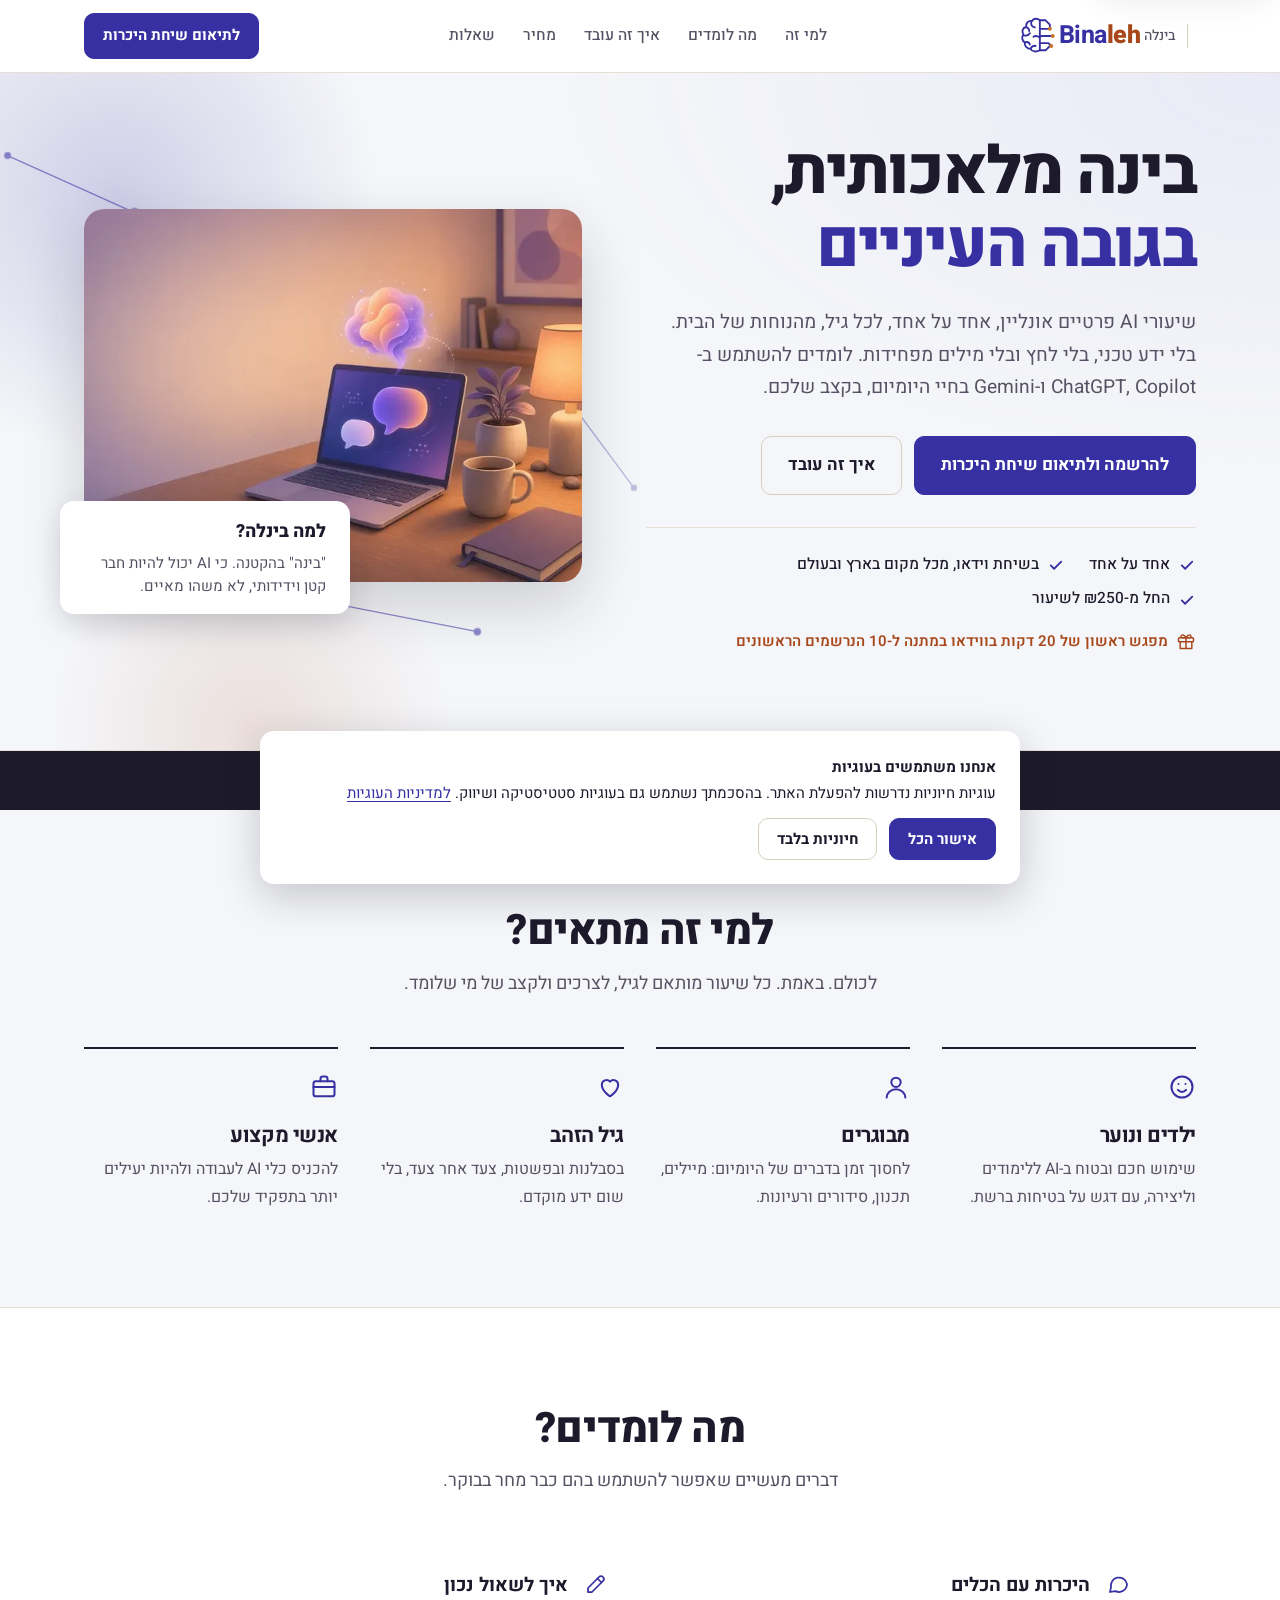
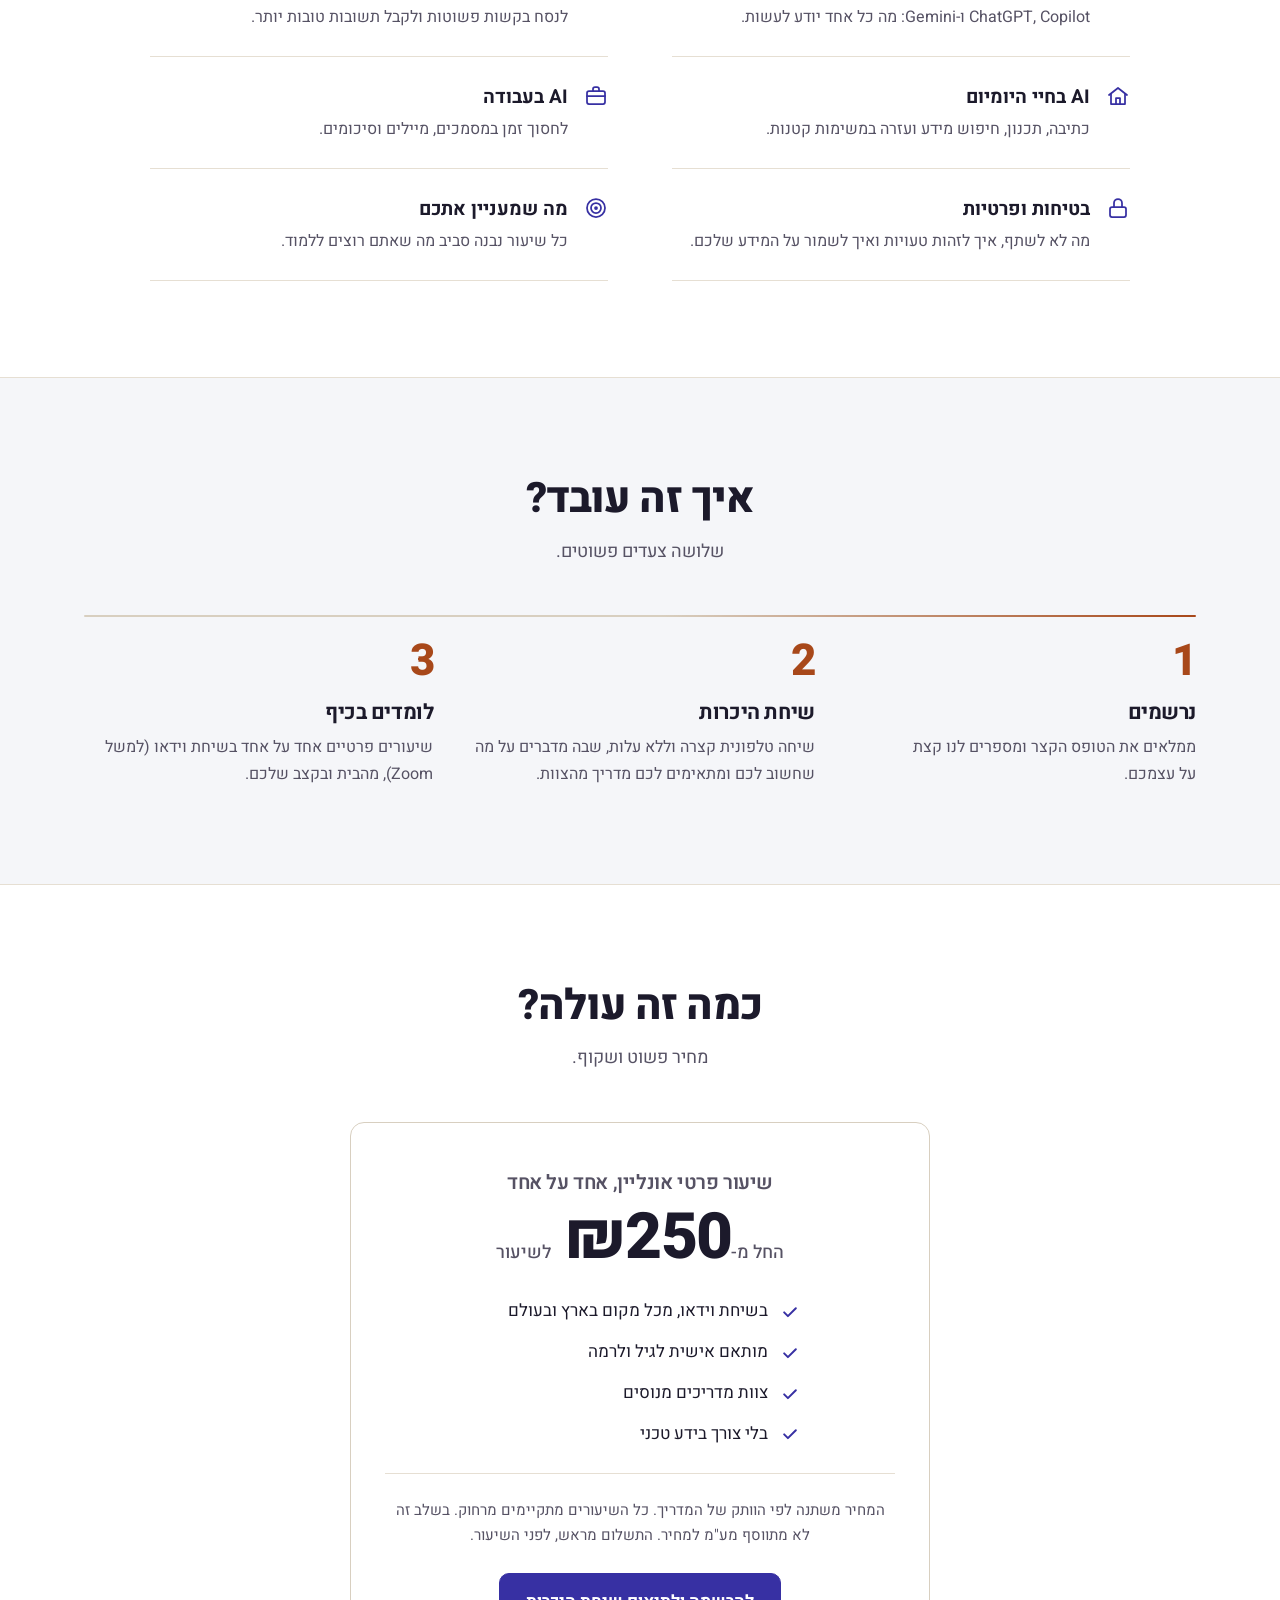
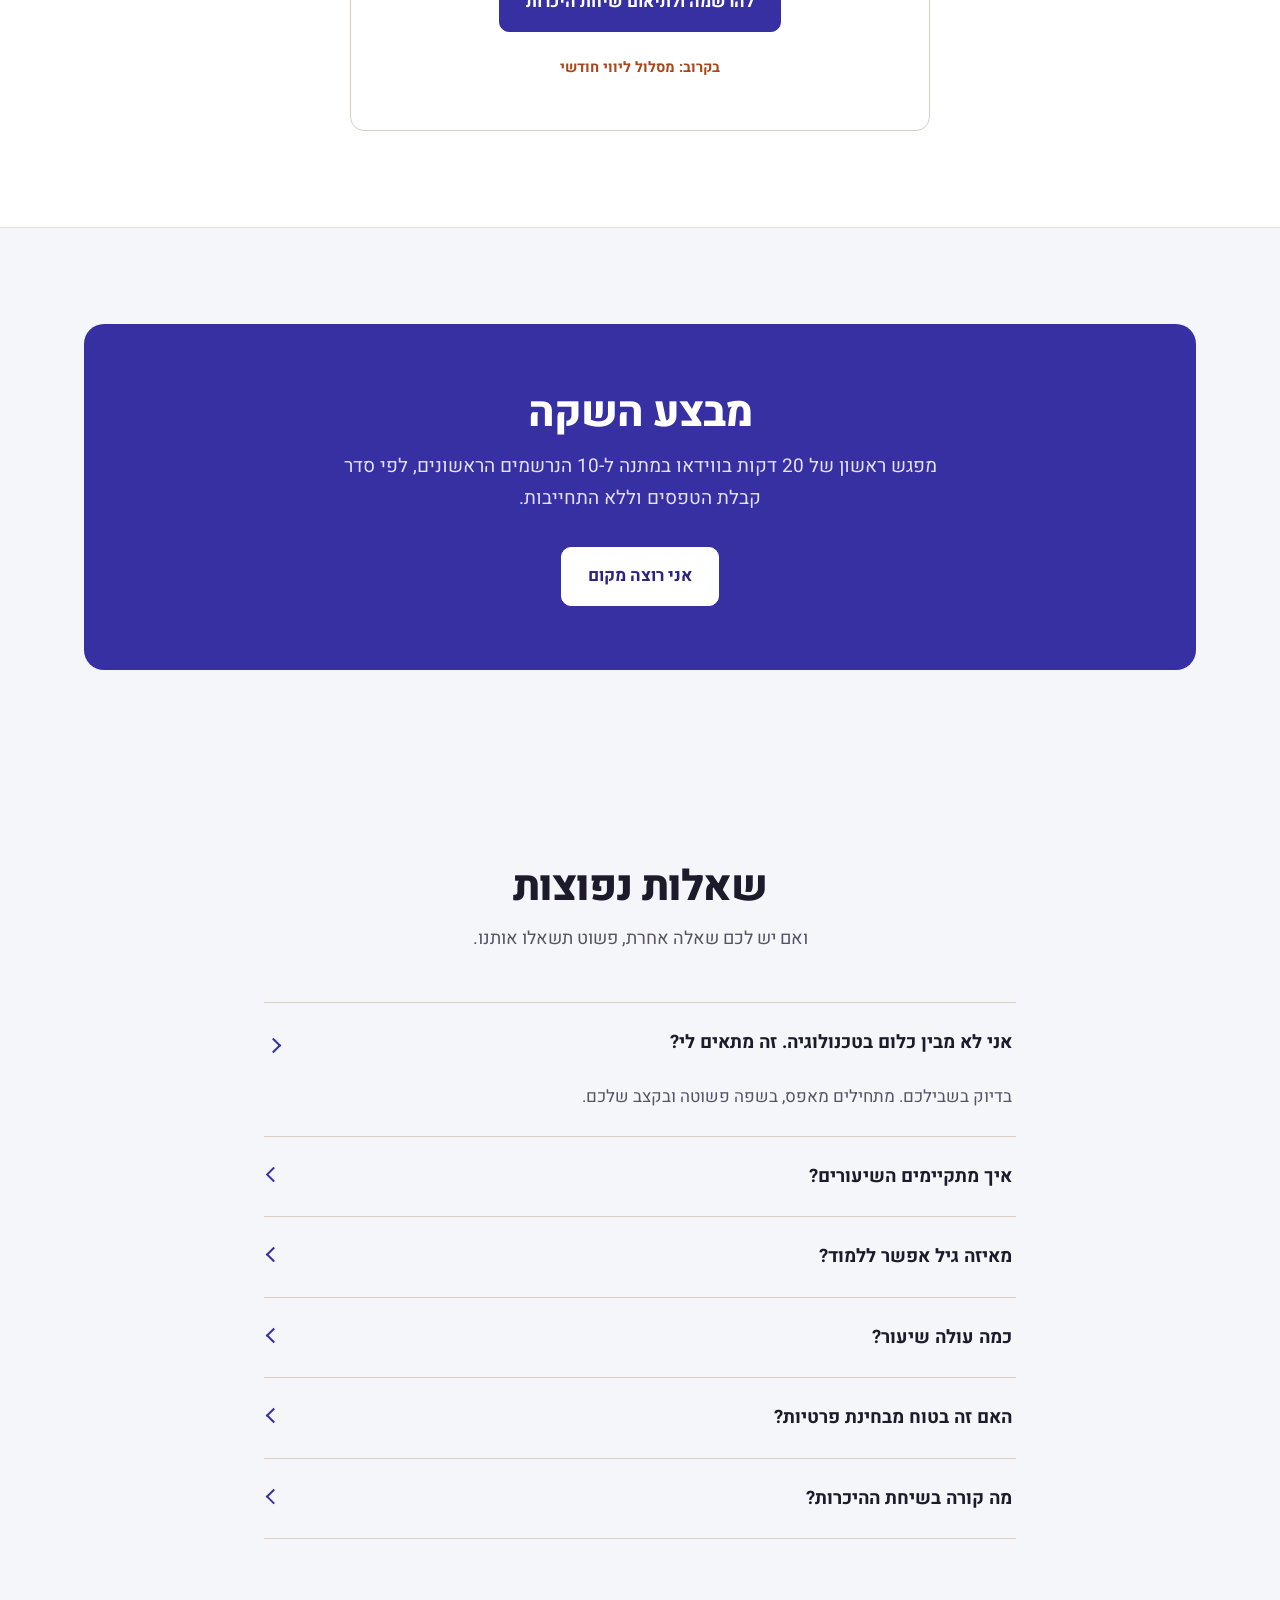
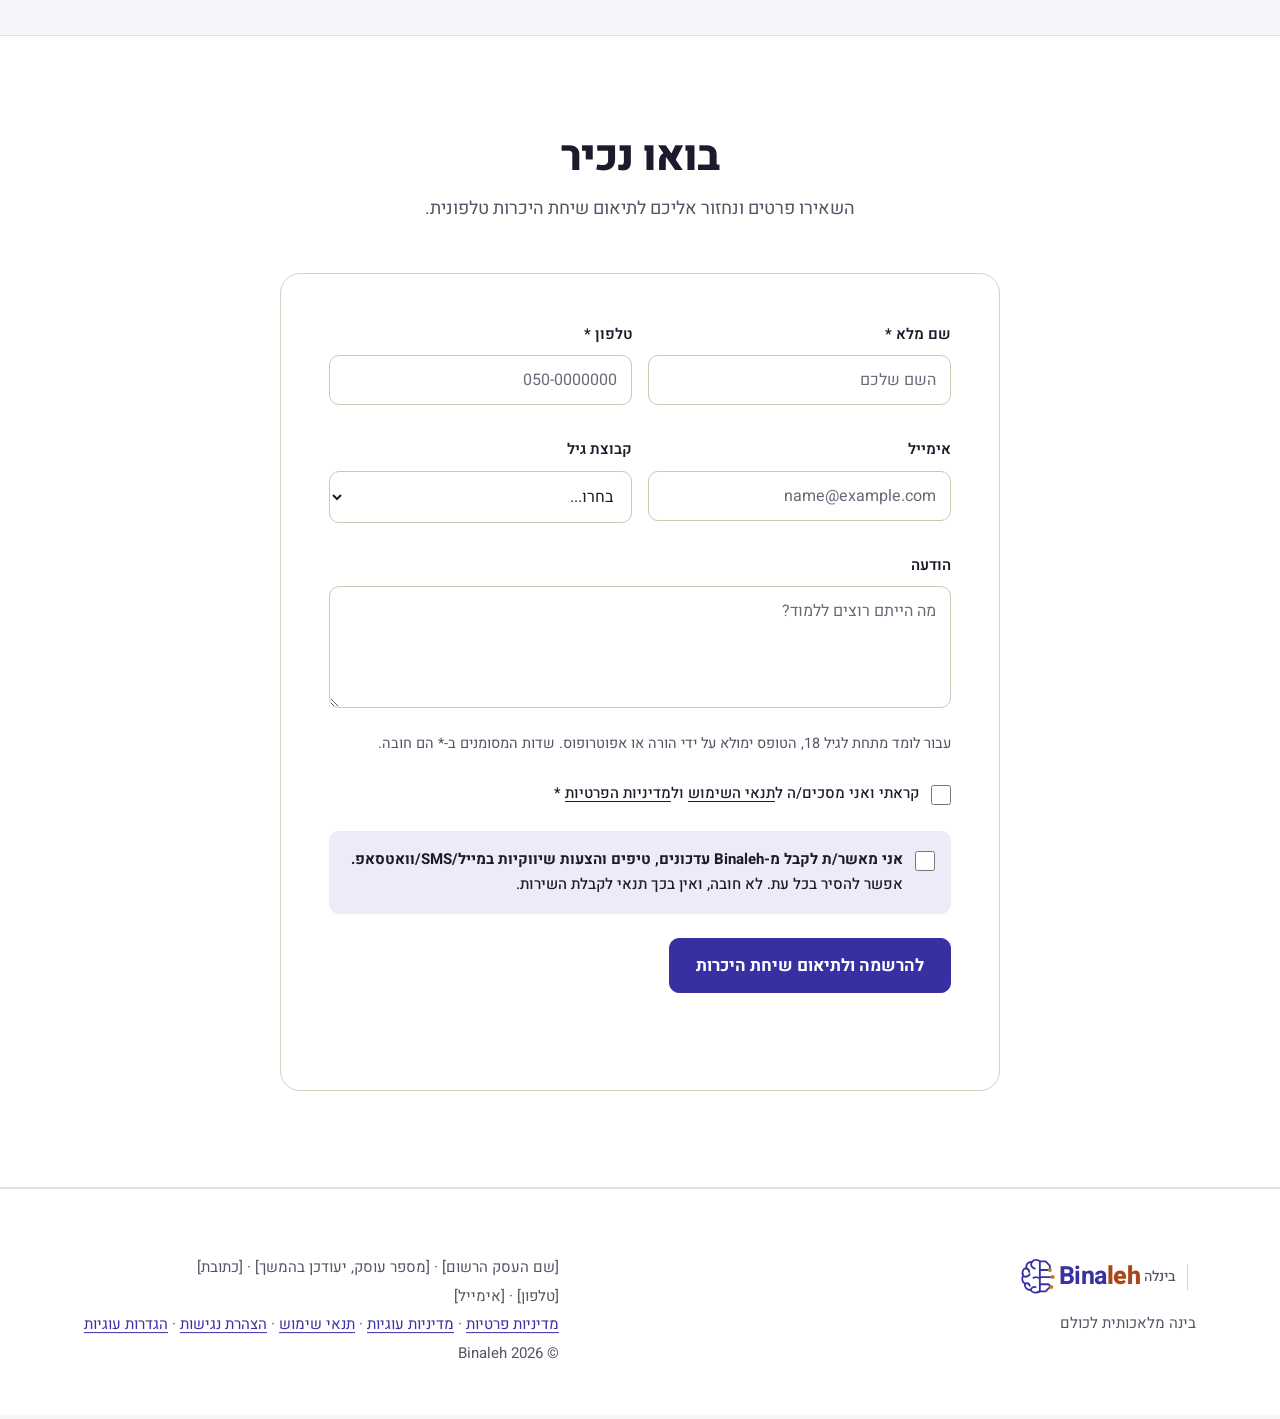
==== commit c77eee3f: "Replace the star mark with the half-brain circuit logo Use the line-art brain from option ג in the h" ====
--- a/index.html
+++ b/index.html
@@ -14,7 +14,7 @@
 <body>
 <a class="skip" href="#main">דילוג לתוכן הראשי</a>
 <header><div class="wrap">
-<a class="logo" href="#" aria-label="Binaleh בינלה, לראש העמוד"><span class="mark" aria-hidden="true"><svg viewBox="0 0 24 24"><path d="M12 3l1.8 5.2L19 10l-5.2 1.8L12 17l-1.8-5.2L5 10l5.2-1.8z"/></svg></span><span><b>Bina</b><i>leh</i></span><small>בינלה</small></a>
+<a class="logo" href="#" aria-label="Binaleh בינלה, לראש העמוד"><span class="mark"><svg viewBox="0 0 64 56" aria-hidden="true" focusable="false"><g fill="none" stroke="currentColor" stroke-width="2.6" stroke-linecap="round" stroke-linejoin="round"><path d="M32 6c-3-3-9-3-11 1-5-1-9 3-8 8-5 1-7 7-4 11-3 3-2 9 2 11-1 5 3 9 8 9 2 4 8 5 13 2z"/><path d="M20 8c-1 4 1 7 5 8M12 16c3 0 5 2 5 5M9 27c3 1 7 0 9-3M11 37c3-1 6 0 7 3M19 46c1-3 4-5 7-4M23 29c3-2 6-1 9 1"/><path d="M32 6h8l6 6v6M32 18h12M32 28h18M32 38h12l4 4M32 48h8l6-6"/></g><g fill="#c67528"><circle cx="46" cy="18" r="2.8"/><circle cx="50" cy="28" r="2.8"/><circle cx="48" cy="42" r="2.8"/></g></svg></span><span><b>Bina</b><i>leh</i></span><small>בינלה</small></a>
 <nav aria-label="ניווט ראשי"><a href="#who">למי זה</a><a href="#learn">מה לומדים</a><a href="#how">איך זה עובד</a><a href="#price">מחיר</a><a href="#faq">שאלות</a></nav>
 <a class="btn sm" href="#signup">לתיאום שיחת היכרות</a>
 </div></header>
@@ -147,7 +147,7 @@
 
 </main>
 <footer><div class="wrap">
-<div><a class="logo" href="#" aria-label="Binaleh בינלה, לראש העמוד"><span class="mark" aria-hidden="true"><svg viewBox="0 0 24 24"><path d="M12 3l1.8 5.2L19 10l-5.2 1.8L12 17l-1.8-5.2L5 10l5.2-1.8z"/></svg></span><span><b>Bina</b><i>leh</i></span><small>בינלה</small></a><div>בינה מלאכותית לכולם</div></div>
+<div><a class="logo" href="#" aria-label="Binaleh בינלה, לראש העמוד"><span class="mark"><svg viewBox="0 0 64 56" aria-hidden="true" focusable="false"><g fill="none" stroke="currentColor" stroke-width="2.6" stroke-linecap="round" stroke-linejoin="round"><path d="M32 6c-3-3-9-3-11 1-5-1-9 3-8 8-5 1-7 7-4 11-3 3-2 9 2 11-1 5 3 9 8 9 2 4 8 5 13 2z"/><path d="M20 8c-1 4 1 7 5 8M12 16c3 0 5 2 5 5M9 27c3 1 7 0 9-3M11 37c3-1 6 0 7 3M19 46c1-3 4-5 7-4M23 29c3-2 6-1 9 1"/><path d="M32 6h8l6 6v6M32 18h12M32 28h18M32 38h12l4 4M32 48h8l6-6"/></g><g fill="#c67528"><circle cx="46" cy="18" r="2.8"/><circle cx="50" cy="28" r="2.8"/><circle cx="48" cy="42" r="2.8"/></g></svg></span><span><b>Bina</b><i>leh</i></span><small>בינלה</small></a><div>בינה מלאכותית לכולם</div></div>
 <div>[שם העסק הרשום] · [מספר עוסק, יעודכן בהמשך] · [כתובת]<br>[טלפון] · [אימייל]<br><a href="privacy.html">מדיניות פרטיות</a> · <a href="cookies.html">מדיניות עוגיות</a> · <a href="terms.html">תנאי שימוש</a> · <a href="accessibility.html">הצהרת נגישות</a> · <a href="#" onclick="showCookie();return false">הגדרות עוגיות</a><br>© 2026 Binaleh</div>
 </div></footer>
 <script>
--- a/styles.css
+++ b/styles.css
@@ -25,11 +25,11 @@
 /* header */
 header{background:var(--surface);border-bottom:1px solid var(--line);position:sticky;top:0;z-index:20}
 header .wrap{display:flex;align-items:center;justify-content:space-between;height:72px;gap:var(--s4)}
-.logo{font-weight:800;font-size:25px;text-decoration:none;display:flex;align-items:center;gap:var(--s3);letter-spacing:-.02em}
-.logo .mark{width:32px;height:32px;border-radius:9px;background:var(--p);display:grid;place-items:center;flex:none}
-.logo .mark svg{width:18px;height:18px;stroke:#fff;fill:none;stroke-width:2;stroke-linecap:round;stroke-linejoin:round}
+.logo{direction:ltr;font-weight:800;font-size:25px;text-decoration:none;display:flex;align-items:center;gap:4px;letter-spacing:-.02em}
+.logo .mark{display:flex;flex:none;color:var(--p);line-height:0;margin-inline-end:-0.32em}
+.logo .mark svg{height:1.6em;width:auto;display:block}
 .logo b{color:var(--p)}.logo i{font-style:normal;color:var(--warm)}
-.logo small{font-size:14px;color:var(--muted);font-weight:500;letter-spacing:0;border-inline-start:1px solid var(--line-2);padding-inline-start:var(--s3)}
+.logo small{direction:rtl;font-size:14px;color:var(--muted);font-weight:500;letter-spacing:0;border-inline-start:1px solid var(--line-2);padding-inline-start:var(--s3);margin-inline-start:8px}
 nav{display:flex;gap:var(--s1)}
 nav a{text-decoration:none;color:var(--muted);font-weight:500;font-size:15.5px;padding:var(--s2) var(--s3);border-radius:8px;transition:color .2s}
 nav a:hover{color:var(--ink);text-decoration:underline}
@@ -133,13 +133,11 @@
 .hp{position:absolute;width:1px;height:1px;overflow:hidden;clip:rect(0 0 0 0);clip-path:inset(50%);white-space:nowrap}
 .ph{background:#fff3d6;border:1px dashed #d9a23b;border-radius:10px;padding:10px 14px;font-size:14px;color:#6b4a00}
 /* footer */
-footer{background:var(--ink);color:#d9d5cc;padding:var(--s8) 0 var(--s7);font-size:15px;line-height:1.9}
+footer{background:var(--surface);color:var(--muted);border-top:1px solid var(--line);padding:var(--s8) 0 var(--s7);font-size:15px;line-height:1.9}
 footer .wrap{display:flex;justify-content:space-between;flex-wrap:wrap;gap:var(--s6)}
 footer .logo{margin-bottom:var(--s2)}
-footer .logo b{color:#b9b5f2}footer .logo i{color:#f0b45c}
-footer .logo small{color:#d9d5cc;border-color:#3d3a4f}
-footer .logo .mark{background:#4a43c4}
-footer a{color:#fff}
+footer a:not(.logo){color:var(--p)}
+footer a:not(.logo):hover{color:var(--p-d)}
 /* a11y */
 .skip{position:absolute;inset-inline-start:12px;top:-60px;background:var(--surface);color:var(--p);padding:10px 16px;border-radius:var(--r-sm);z-index:99;font-weight:700;box-shadow:var(--sh)}
 .skip:focus{top:8px}
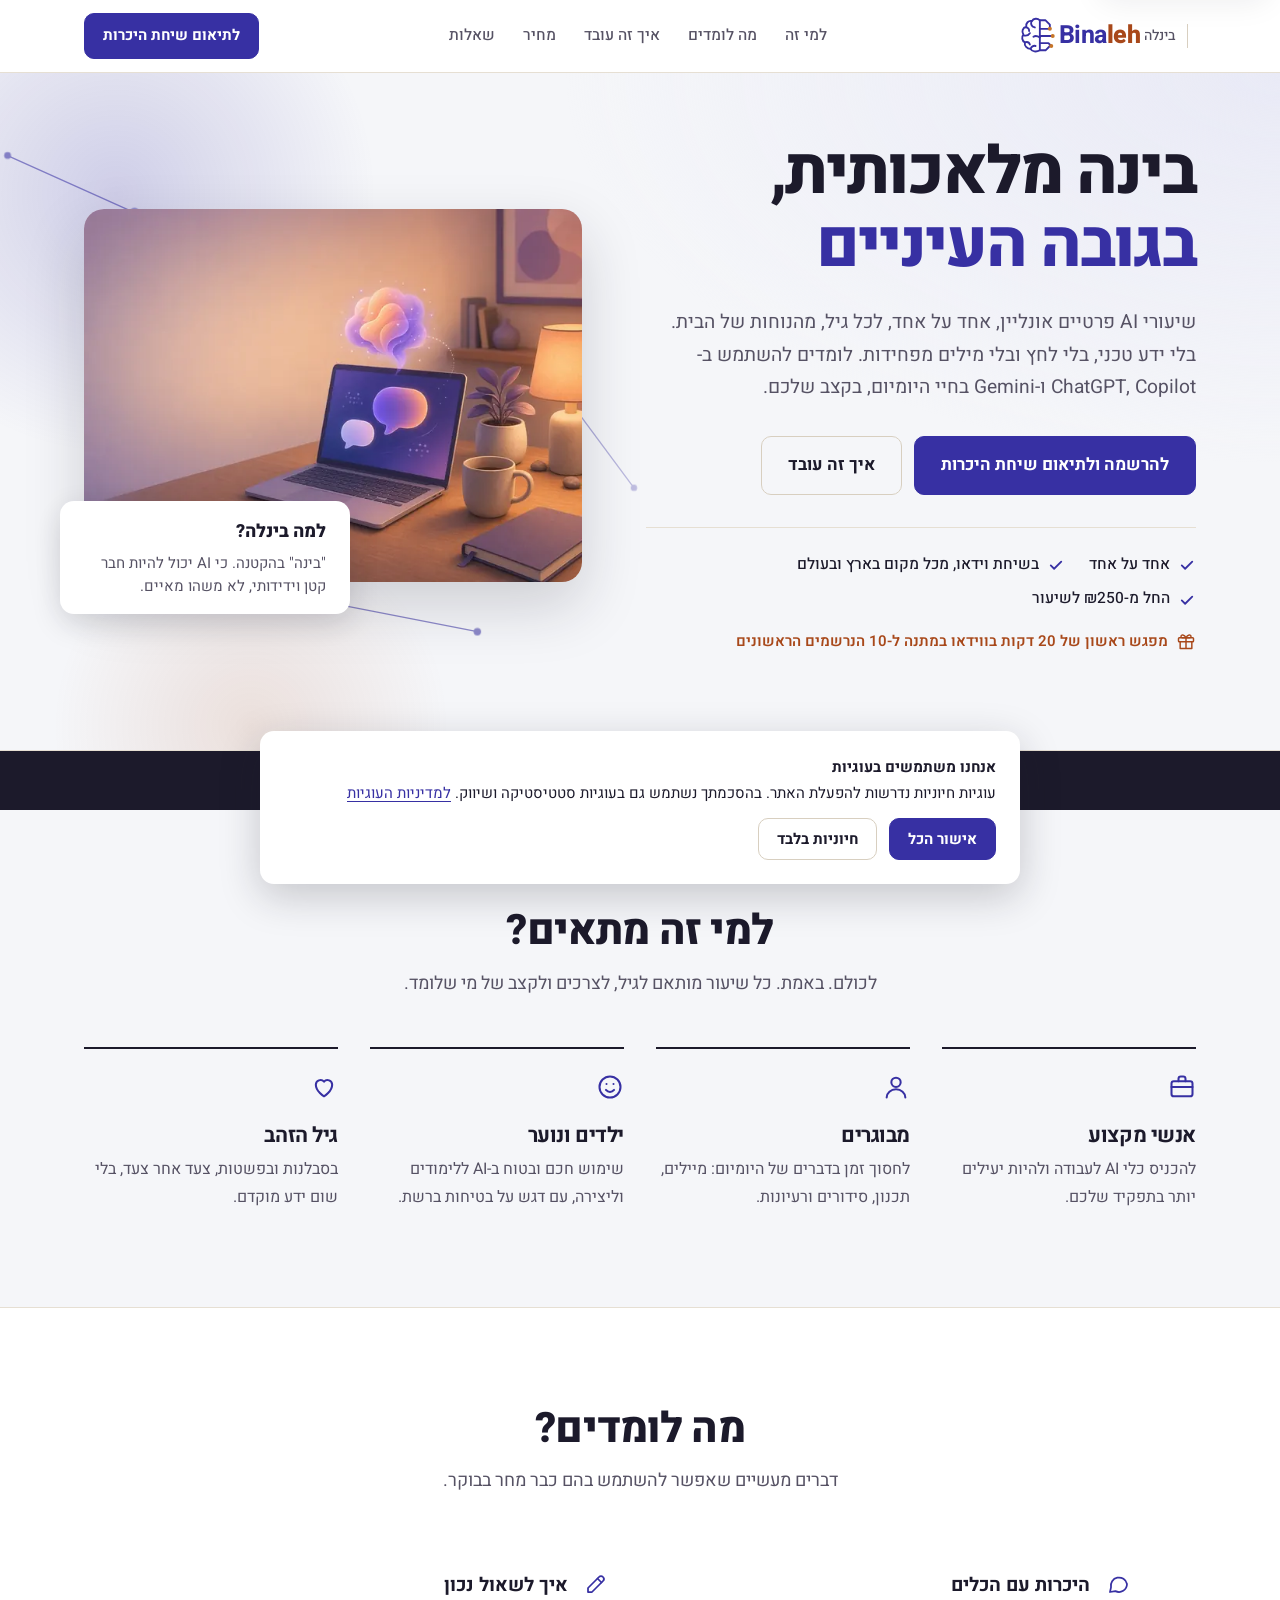
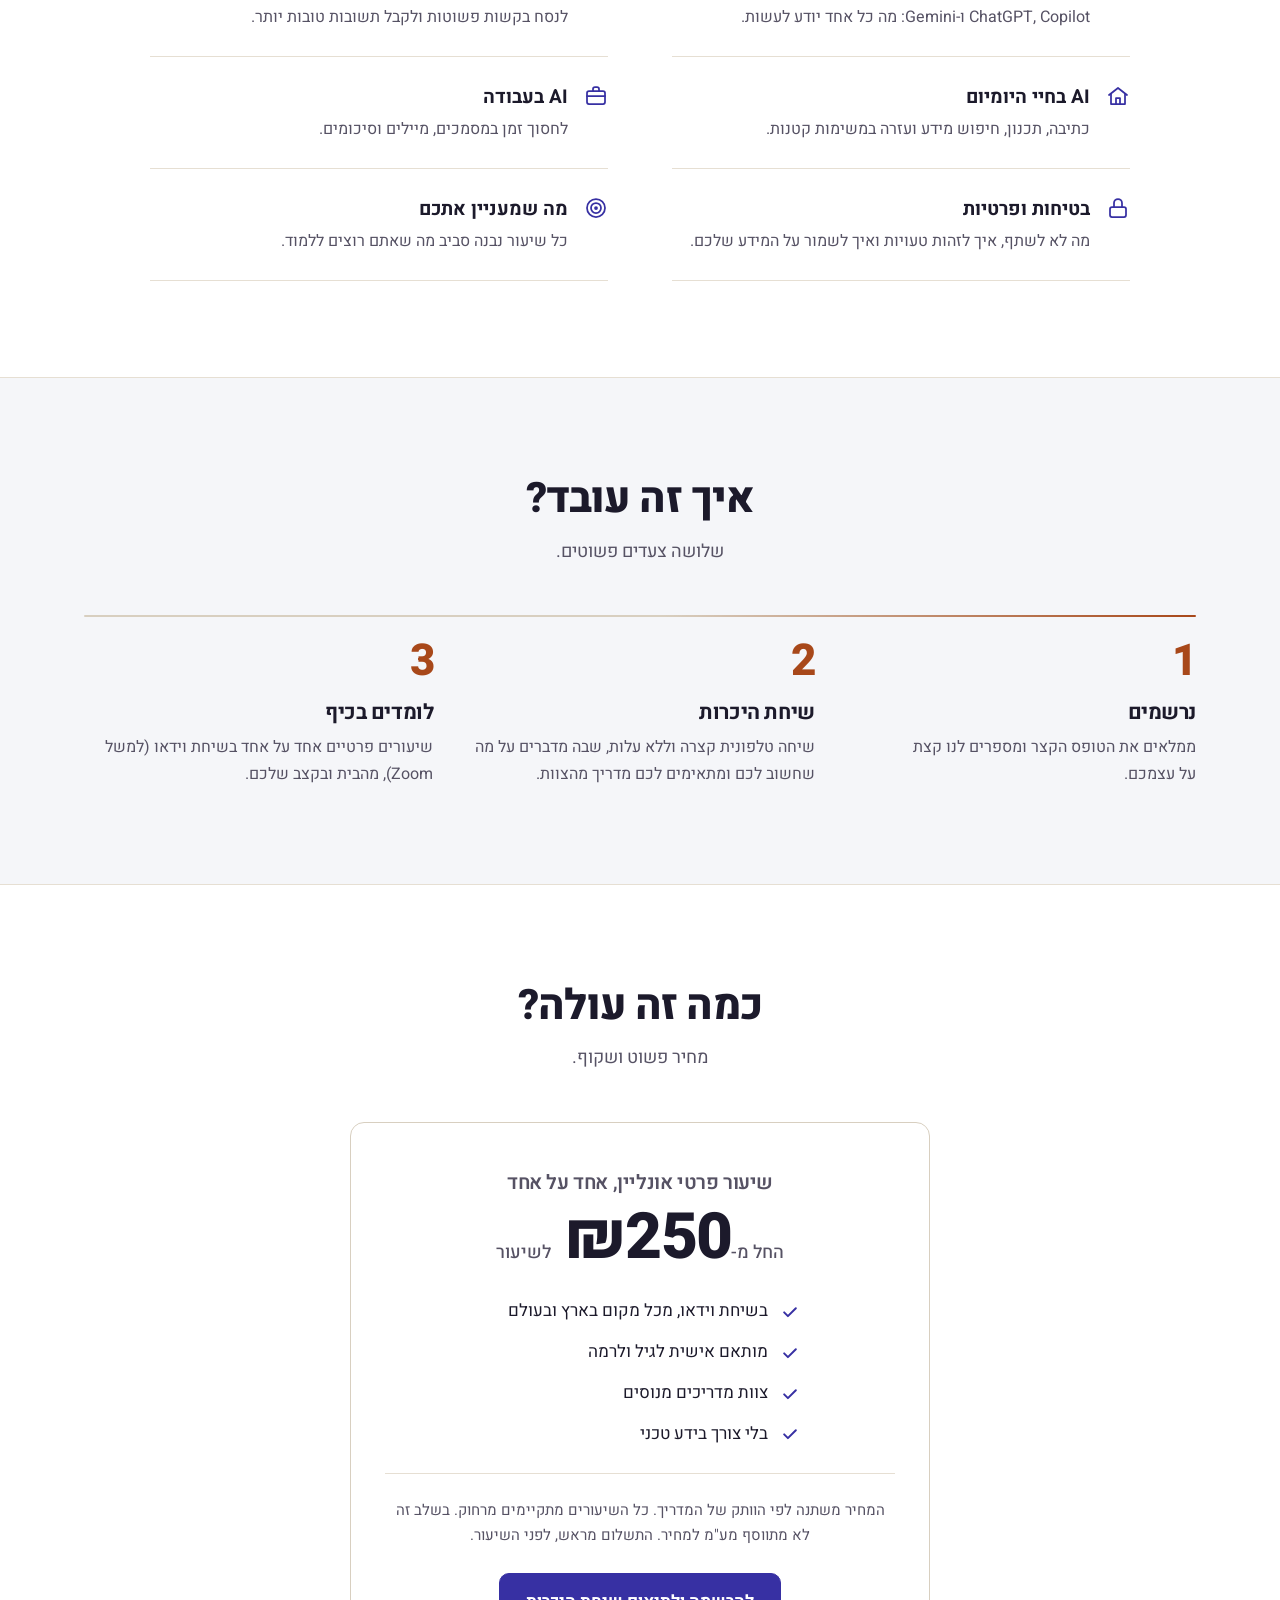
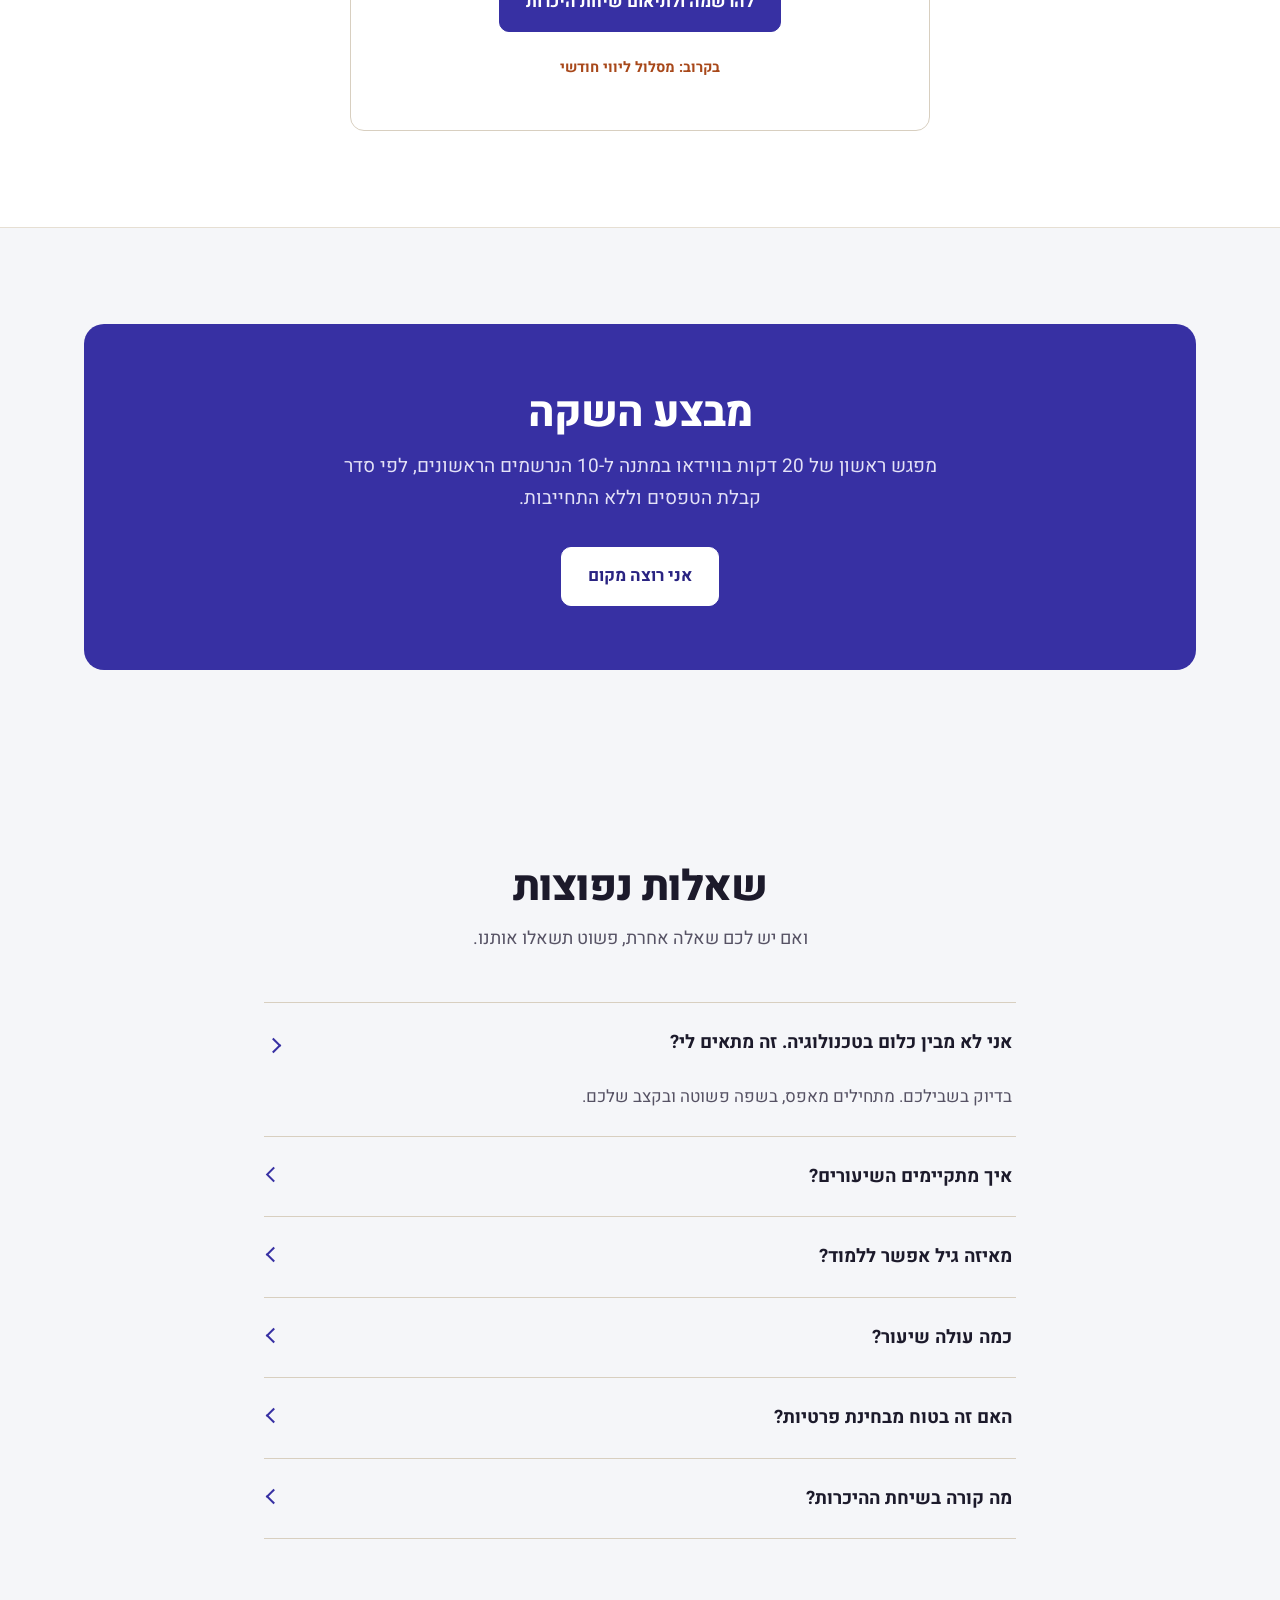
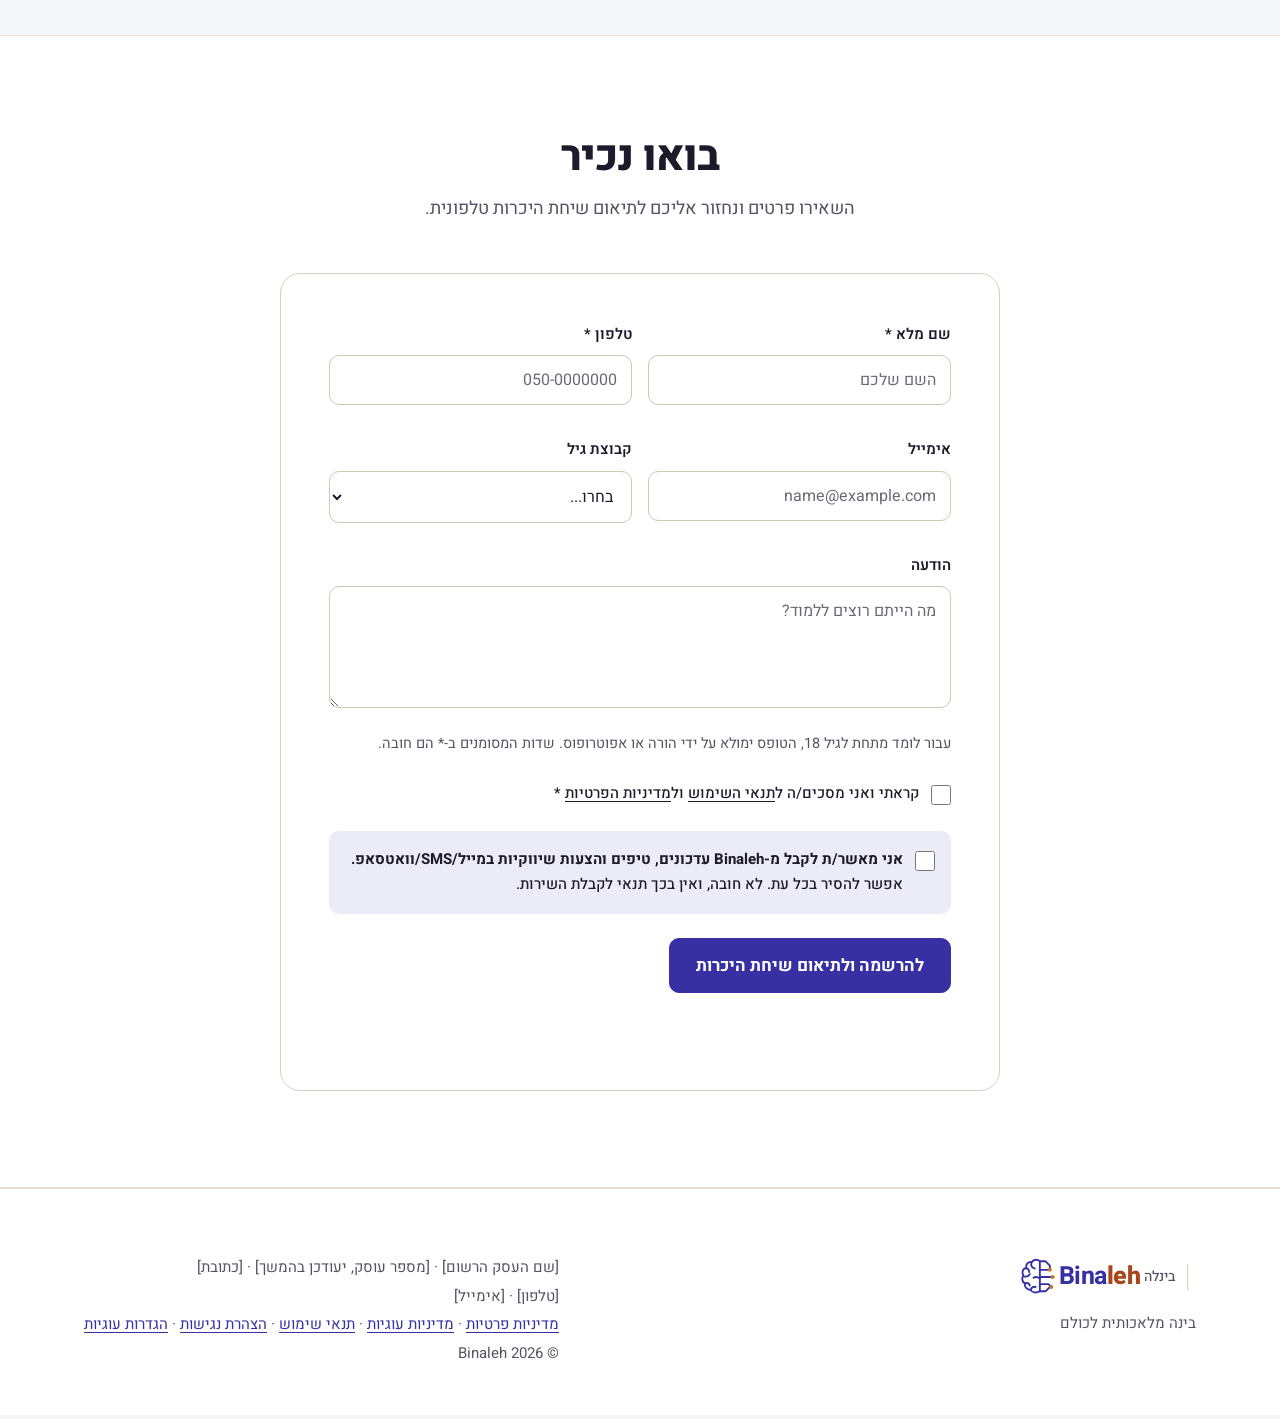
==== commit 97c01e40: "Reorder the audience section to lead with professionals Move the four who-it-is-for items, each with" ====
--- a/index.html
+++ b/index.html
@@ -76,10 +76,10 @@
 <section id="who"><div class="wrap">
 <h2>למי זה מתאים?</h2><p class="sub">לכולם. באמת. כל שיעור מותאם לגיל, לצרכים ולקצב של מי שלומד.</p>
 <div class="who">
+<div class="who-item"><div class="ic"><svg class="ico" viewBox="0 0 24 24" aria-hidden="true" focusable="false"><rect x="3" y="7" width="18" height="13" rx="2"/><path d="M9 7V5a2 2 0 0 1 2-2h2a2 2 0 0 1 2 2v2M3 12h18"/></svg></div><h3>אנשי מקצוע</h3><p>להכניס כלי AI לעבודה ולהיות יעילים יותר בתפקיד שלכם.</p></div>
+<div class="who-item"><div class="ic"><svg class="ico" viewBox="0 0 24 24" aria-hidden="true" focusable="false"><circle cx="12" cy="8" r="4"/><path d="M4 21c0-4 3.6-7 8-7s8 3 8 7"/></svg></div><h3>מבוגרים</h3><p>לחסוך זמן בדברים של היומיום: מיילים, תכנון, סידורים ורעיונות.</p></div>
 <div class="who-item"><div class="ic"><svg class="ico" viewBox="0 0 24 24" aria-hidden="true" focusable="false"><circle cx="12" cy="12" r="9"/><path d="M8.5 14.5c1 1.2 2.2 1.8 3.5 1.8s2.5-.6 3.5-1.8"/><path d="M9 9.5h.01M15 9.5h.01"/></svg></div><h3>ילדים ונוער</h3><p>שימוש חכם ובטוח ב-AI ללימודים וליצירה, עם דגש על בטיחות ברשת.</p></div>
-<div class="who-item"><div class="ic"><svg class="ico" viewBox="0 0 24 24" aria-hidden="true" focusable="false"><circle cx="12" cy="8" r="4"/><path d="M4 21c0-4 3.6-7 8-7s8 3 8 7"/></svg></div><h3>מבוגרים</h3><p>לחסוך זמן בדברים של היומיום: מיילים, תכנון, סידורים ורעיונות.</p></div>
 <div class="who-item"><div class="ic"><svg class="ico" viewBox="0 0 24 24" aria-hidden="true" focusable="false"><path d="M12 20s-7-4.4-7-10a4 4 0 0 1 7-2.6A4 4 0 0 1 19 10c0 5.6-7 10-7 10z"/></svg></div><h3>גיל הזהב</h3><p>בסבלנות ובפשטות, צעד אחר צעד, בלי שום ידע מוקדם.</p></div>
-<div class="who-item"><div class="ic"><svg class="ico" viewBox="0 0 24 24" aria-hidden="true" focusable="false"><rect x="3" y="7" width="18" height="13" rx="2"/><path d="M9 7V5a2 2 0 0 1 2-2h2a2 2 0 0 1 2 2v2M3 12h18"/></svg></div><h3>אנשי מקצוע</h3><p>להכניס כלי AI לעבודה ולהיות יעילים יותר בתפקיד שלכם.</p></div>
 </div></div></section>
 
 <section id="learn" class="alt"><div class="wrap">
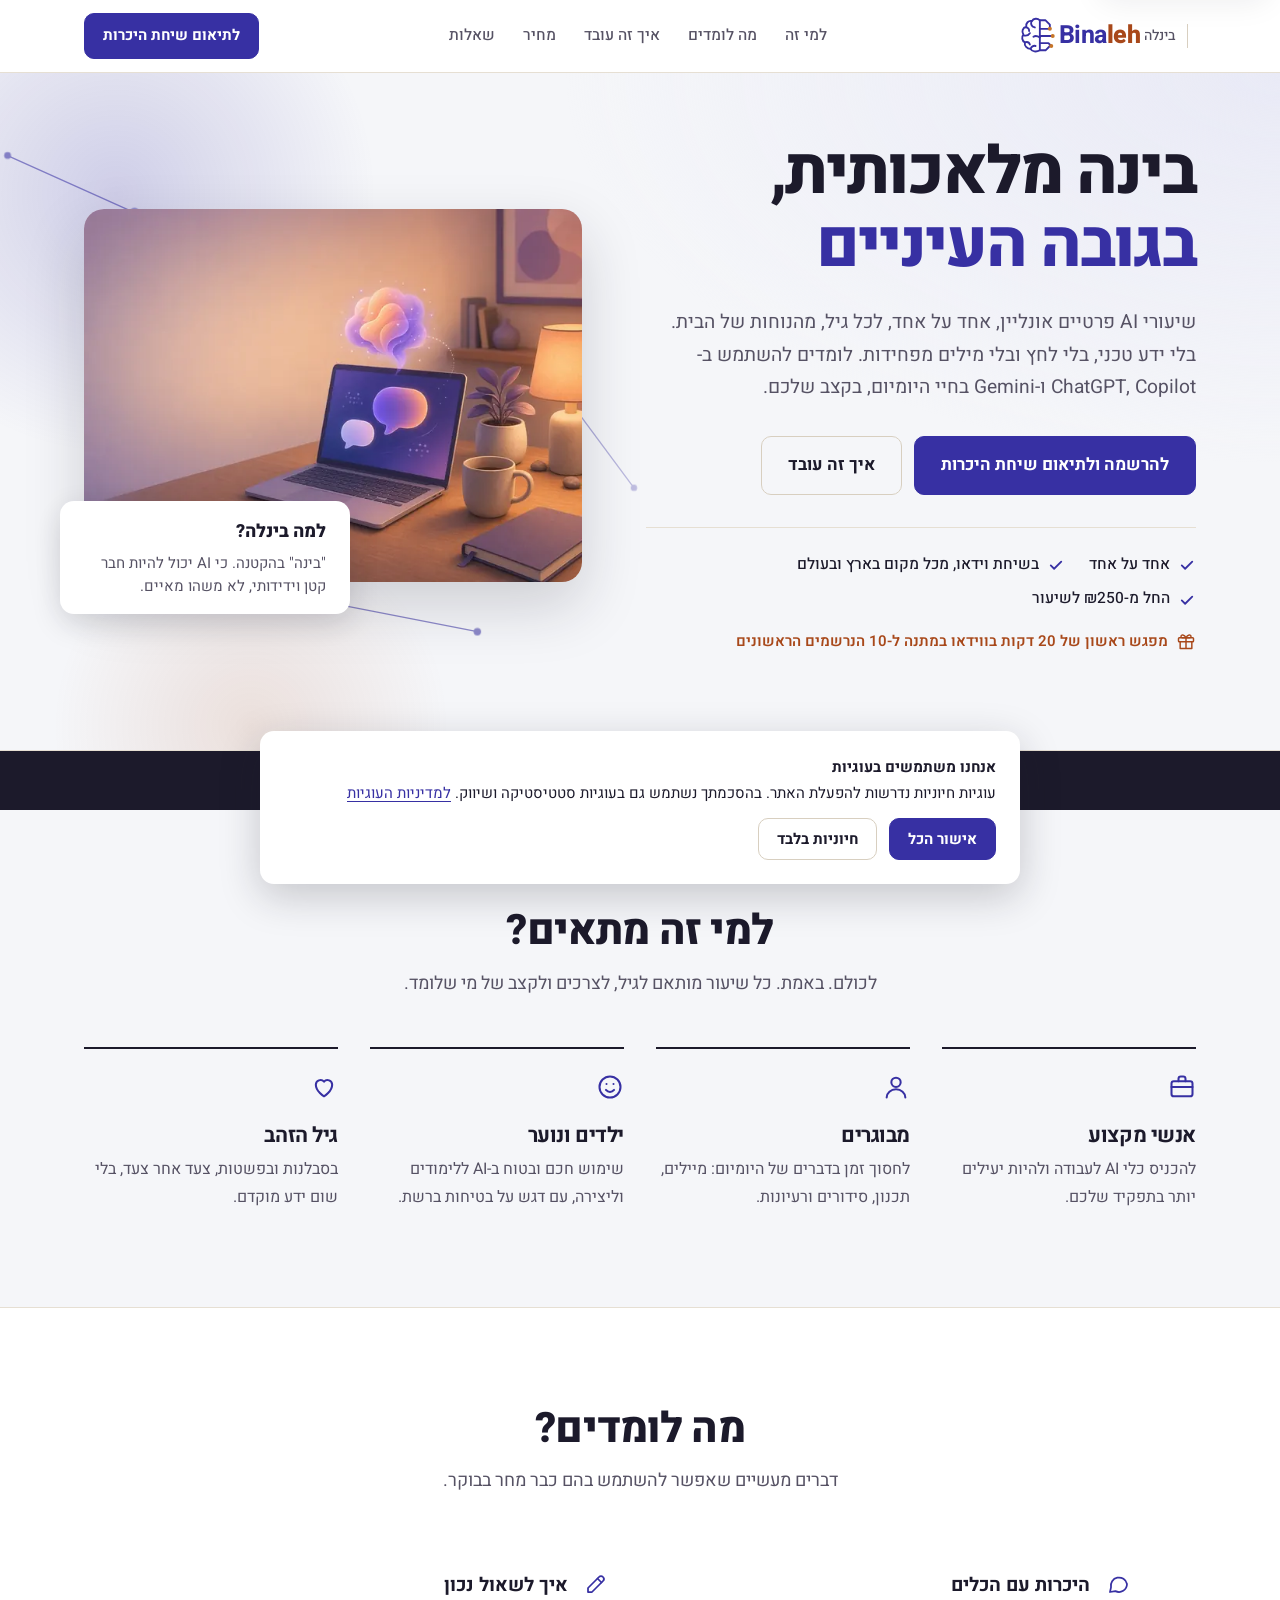
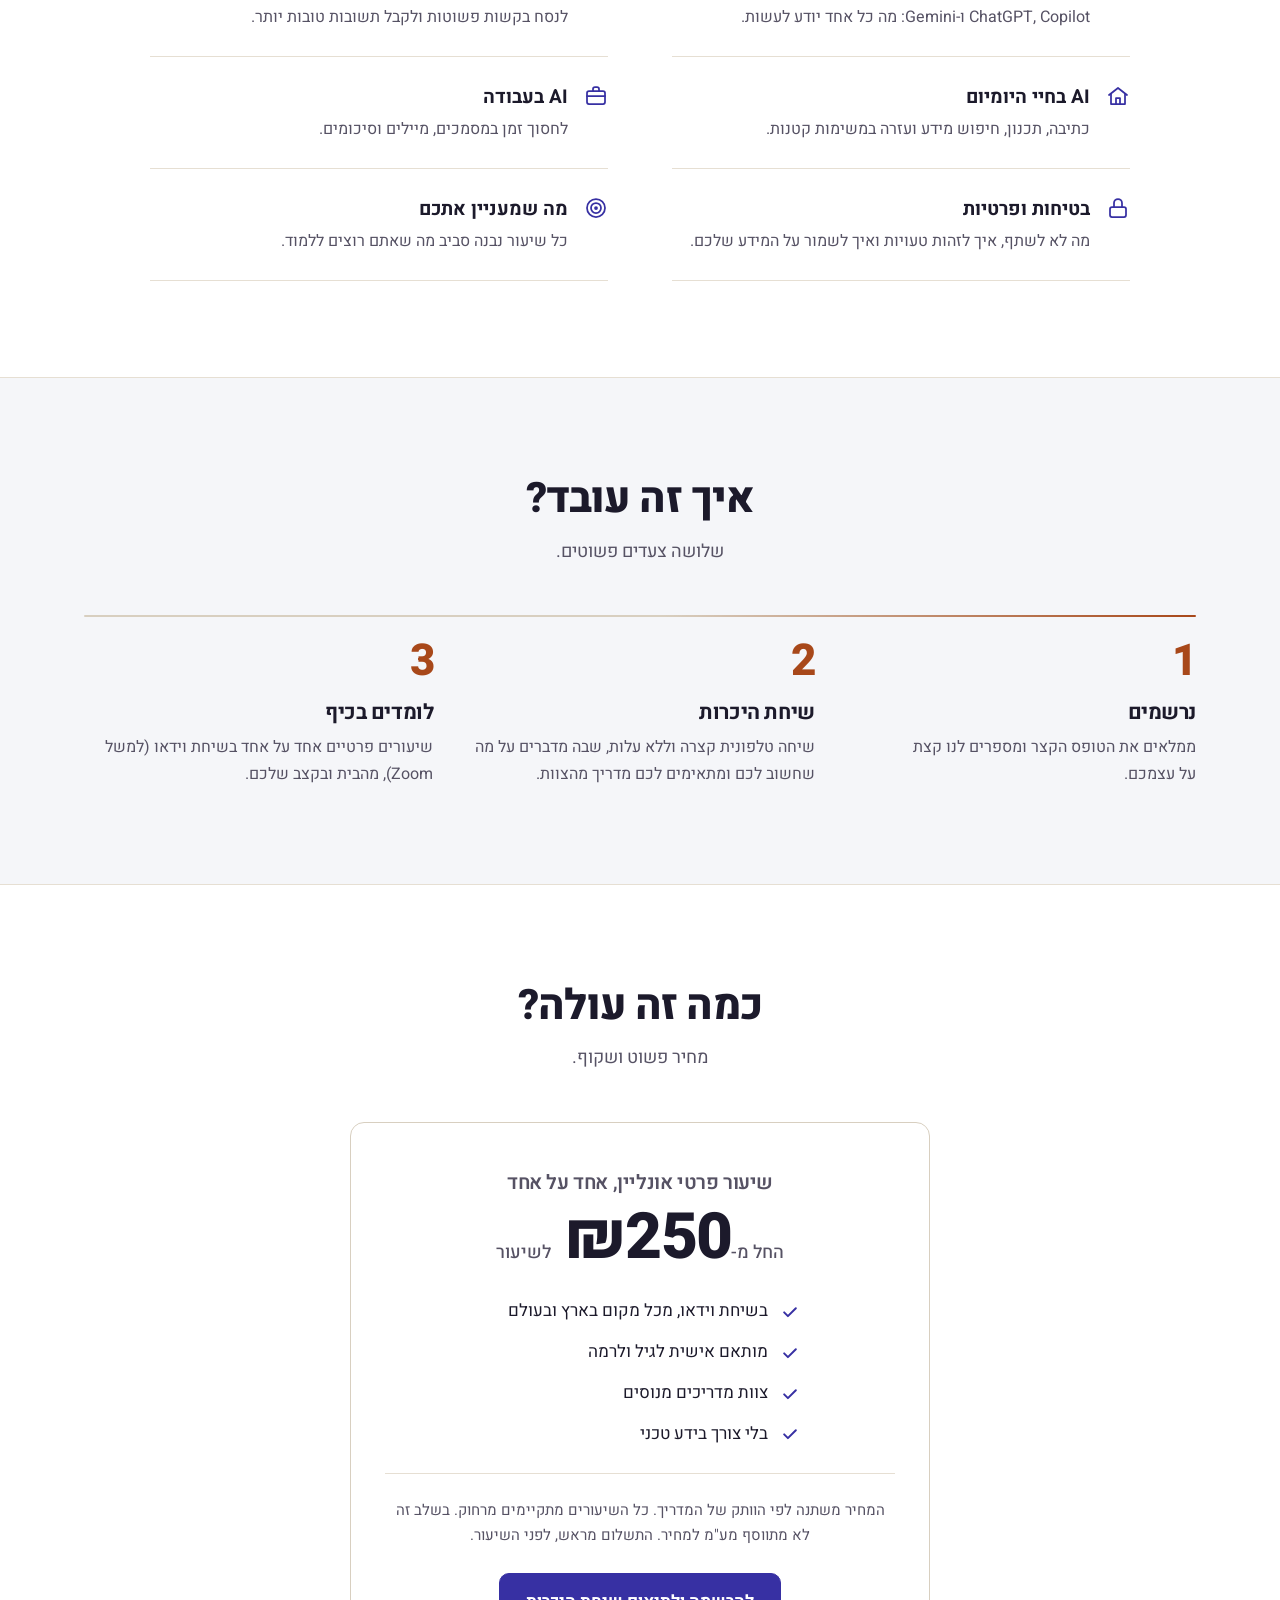
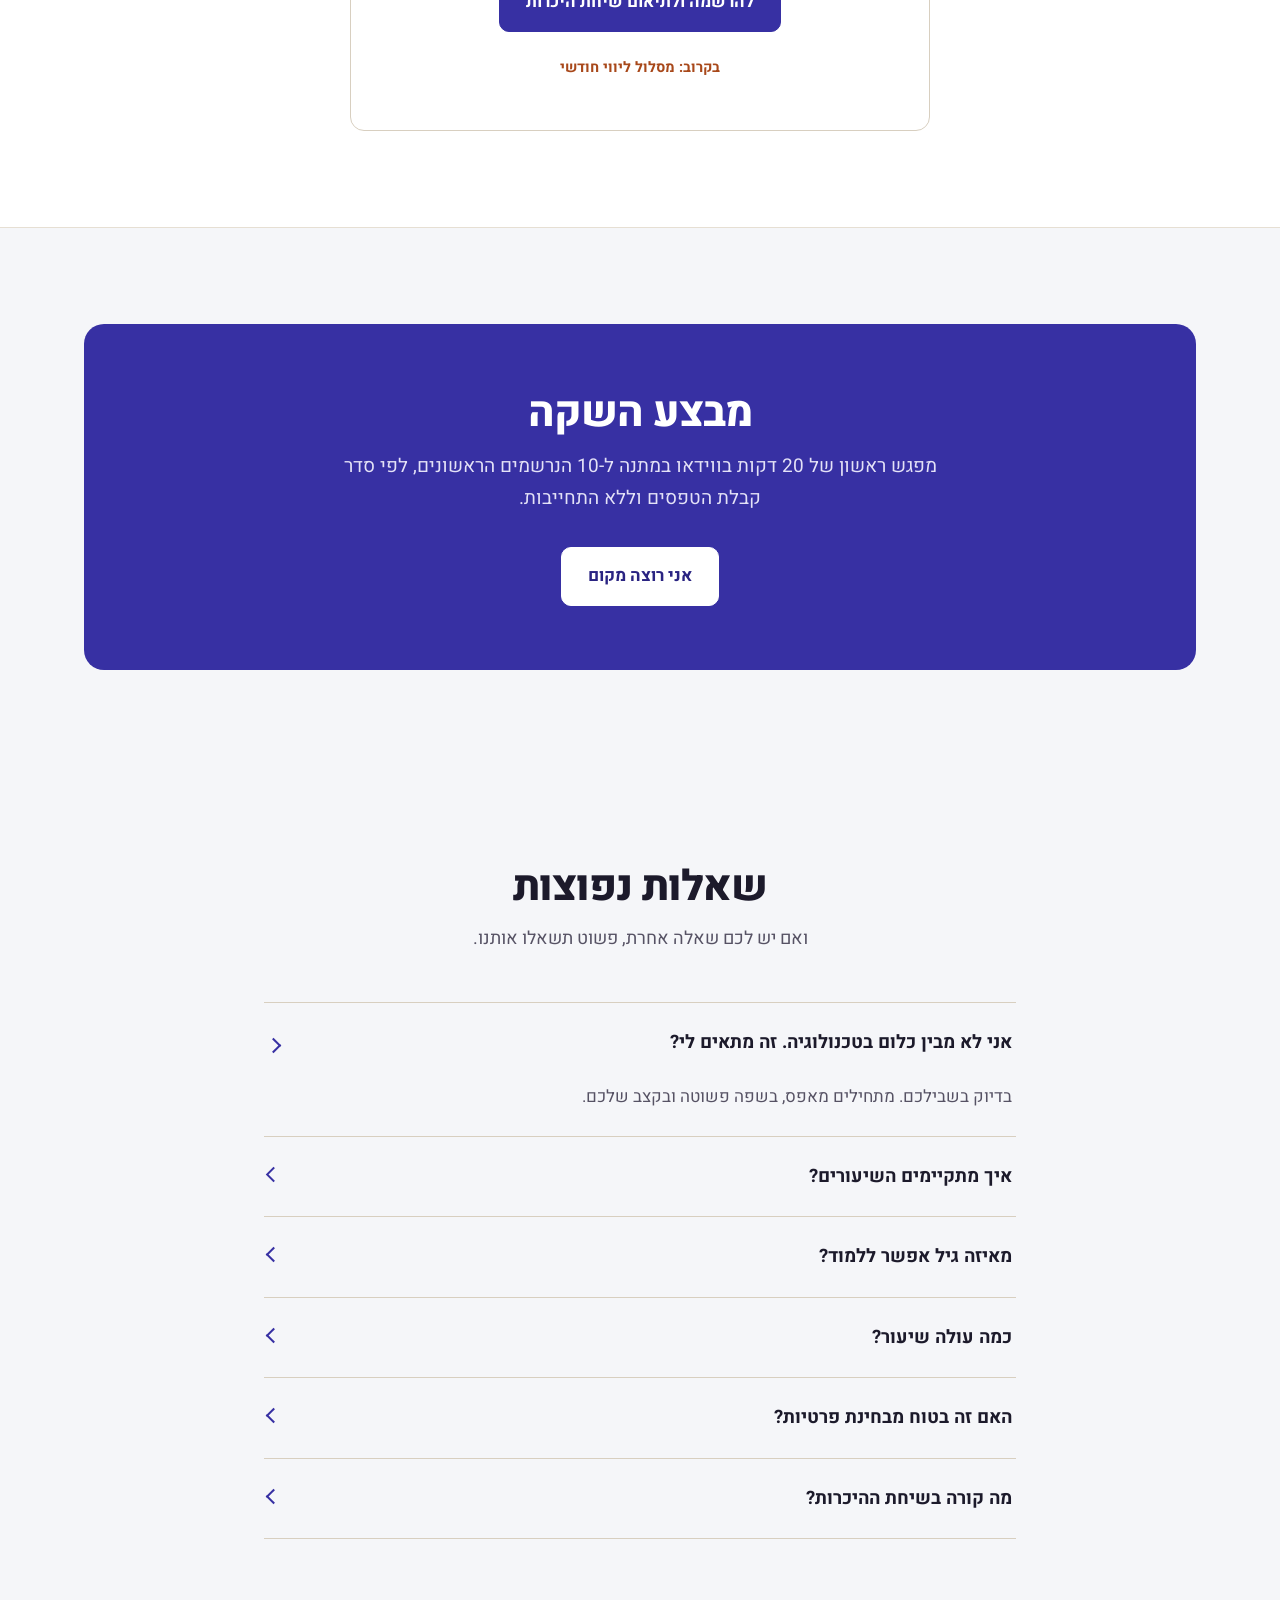
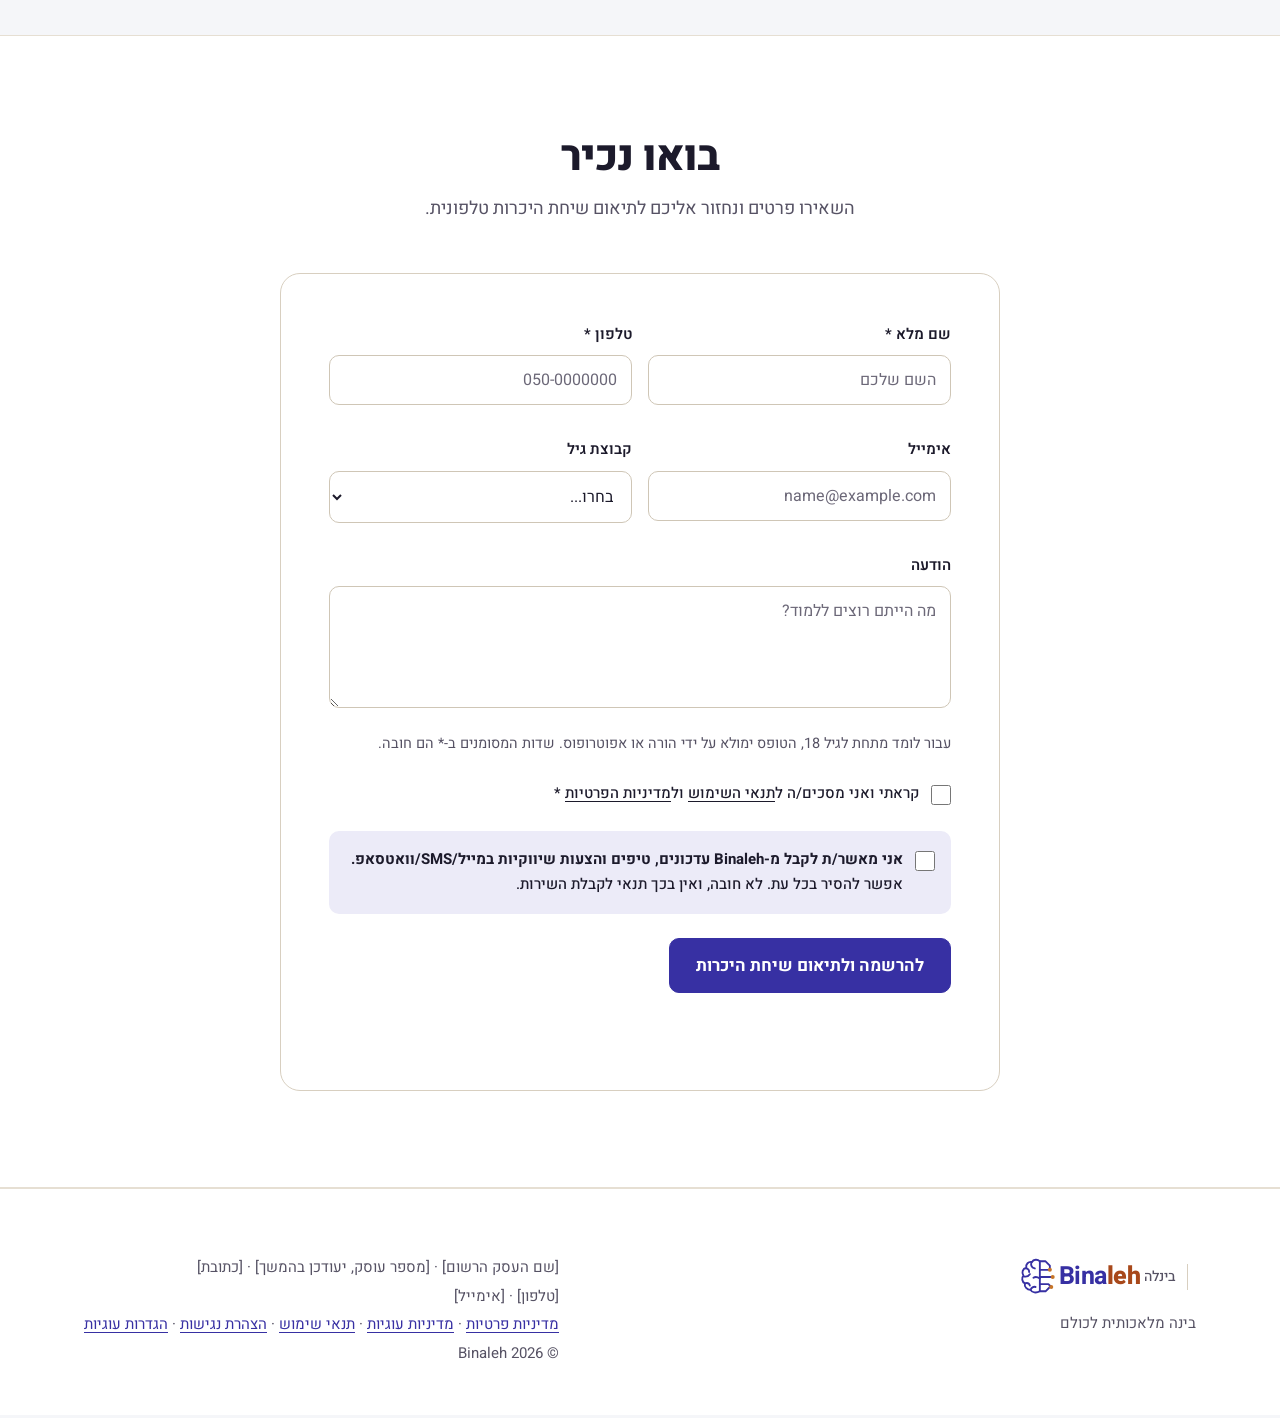
==== commit 9434b0d2: "Put professionals first in the FAQ age line and the form menu Reorder the age groups to match the au" ====
--- a/index.html
+++ b/index.html
@@ -122,7 +122,7 @@
 <h2>שאלות נפוצות</h2><p class="sub">ואם יש לכם שאלה אחרת, פשוט תשאלו אותנו.</p>
 <details open><summary>אני לא מבין כלום בטכנולוגיה. זה מתאים לי?</summary><p>בדיוק בשבילכם. מתחילים מאפס, בשפה פשוטה ובקצב שלכם.</p></details>
 <details><summary>איך מתקיימים השיעורים?</summary><p>כל השיעורים מתקיימים אונליין בשיחת וידאו (למשל Zoom), מהבית. צריך רק מחשב, טאבלט או טלפון עם חיבור לאינטרנט, ונעזור לכם להתחבר בפעם הראשונה.</p></details>
-<details><summary>מאיזה גיל אפשר ללמוד?</summary><p>השיעורים מתאימים לכל הגילים: ילדים, נוער, מבוגרים וגיל הזהב. כל שיעור מותאם ללומד. לקטינים מתחת לגיל 18 נדרשת הסכמת הורה, ומומלץ שהורה יהיה נוכח.</p></details>
+<details><summary>מאיזה גיל אפשר ללמוד?</summary><p>השיעורים מתאימים לכל הגילים: אנשי מקצוע, מבוגרים, ילדים, נוער וגיל הזהב. כל שיעור מותאם ללומד. לקטינים מתחת לגיל 18 נדרשת הסכמת הורה, ומומלץ שהורה יהיה נוכח.</p></details>
 <details><summary>כמה עולה שיעור?</summary><p>החל מ-₪250 לשיעור, בהתאם לוותק של המדריך.</p></details>
 <details><summary>האם זה בטוח מבחינת פרטיות?</summary><p>כן. חלק מהשיעור מוקדש בדיוק לזה: מה לא לשתף עם כלי AI ואיך לשמור על המידע שלכם.</p></details>
 <details><summary>מה קורה בשיחת ההיכרות?</summary><p>שיחת ההיכרות היא שיחה טלפונית קצרה וללא עלות לכל הנרשמים. נבין מה אתם רוצים ללמוד ונתאים לכם מדריך. זה לא שיעור. בנוסף, במסגרת מבצע ההשקה, 10 הנרשמים הראשונים (לפי סדר קבלת הטפסים) מקבלים במתנה מפגש ראשון של 20 דקות בווידאו עם מדריך, ללא התחייבות.</p></details>
@@ -136,7 +136,7 @@
 <label for="f-name">שם מלא *<input id="f-name" type="text" name="name" required autocomplete="name" maxlength="100" placeholder="השם שלכם"><span class="err" id="f-name-err"></span></label>
 <label for="f-phone">טלפון *<input id="f-phone" type="tel" dir="ltr" name="phone" required autocomplete="tel" inputmode="tel" maxlength="30" placeholder="050-0000000"><span class="err" id="f-phone-err"></span></label>
 <label for="f-email">אימייל<input id="f-email" type="email" dir="ltr" name="email" autocomplete="email" maxlength="120" placeholder="name@example.com"><span class="err" id="f-email-err"></span></label>
-<label for="f-age">קבוצת גיל<select id="f-age" name="age_group"><option value="">בחרו...</option><option>ילדים ונוער</option><option>מבוגרים</option><option>גיל הזהב</option><option>אנשי מקצוע</option></select></label>
+<label for="f-age">קבוצת גיל<select id="f-age" name="age_group"><option value="">בחרו...</option><option>אנשי מקצוע</option><option>מבוגרים</option><option>ילדים ונוער</option><option>גיל הזהב</option></select></label>
 <label class="full" for="f-msg">הודעה<textarea id="f-msg" name="message" rows="4" maxlength="2000" placeholder="מה הייתם רוצים ללמוד?"></textarea></label>
 <p class="full form-note">עבור לומד מתחת לגיל 18, הטופס ימולא על ידי הורה או אפוטרופוס. שדות המסומנים ב-* הם חובה.</p>
 <label class="chk full" for="f-terms"><input type="checkbox" id="f-terms" name="terms_consent" value="yes" required> <span>קראתי ואני מסכים/ה ל<a href="terms.html">תנאי השימוש</a> ול<a href="privacy.html">מדיניות הפרטיות</a> *<span class="err" id="f-terms-err"></span></span></label>
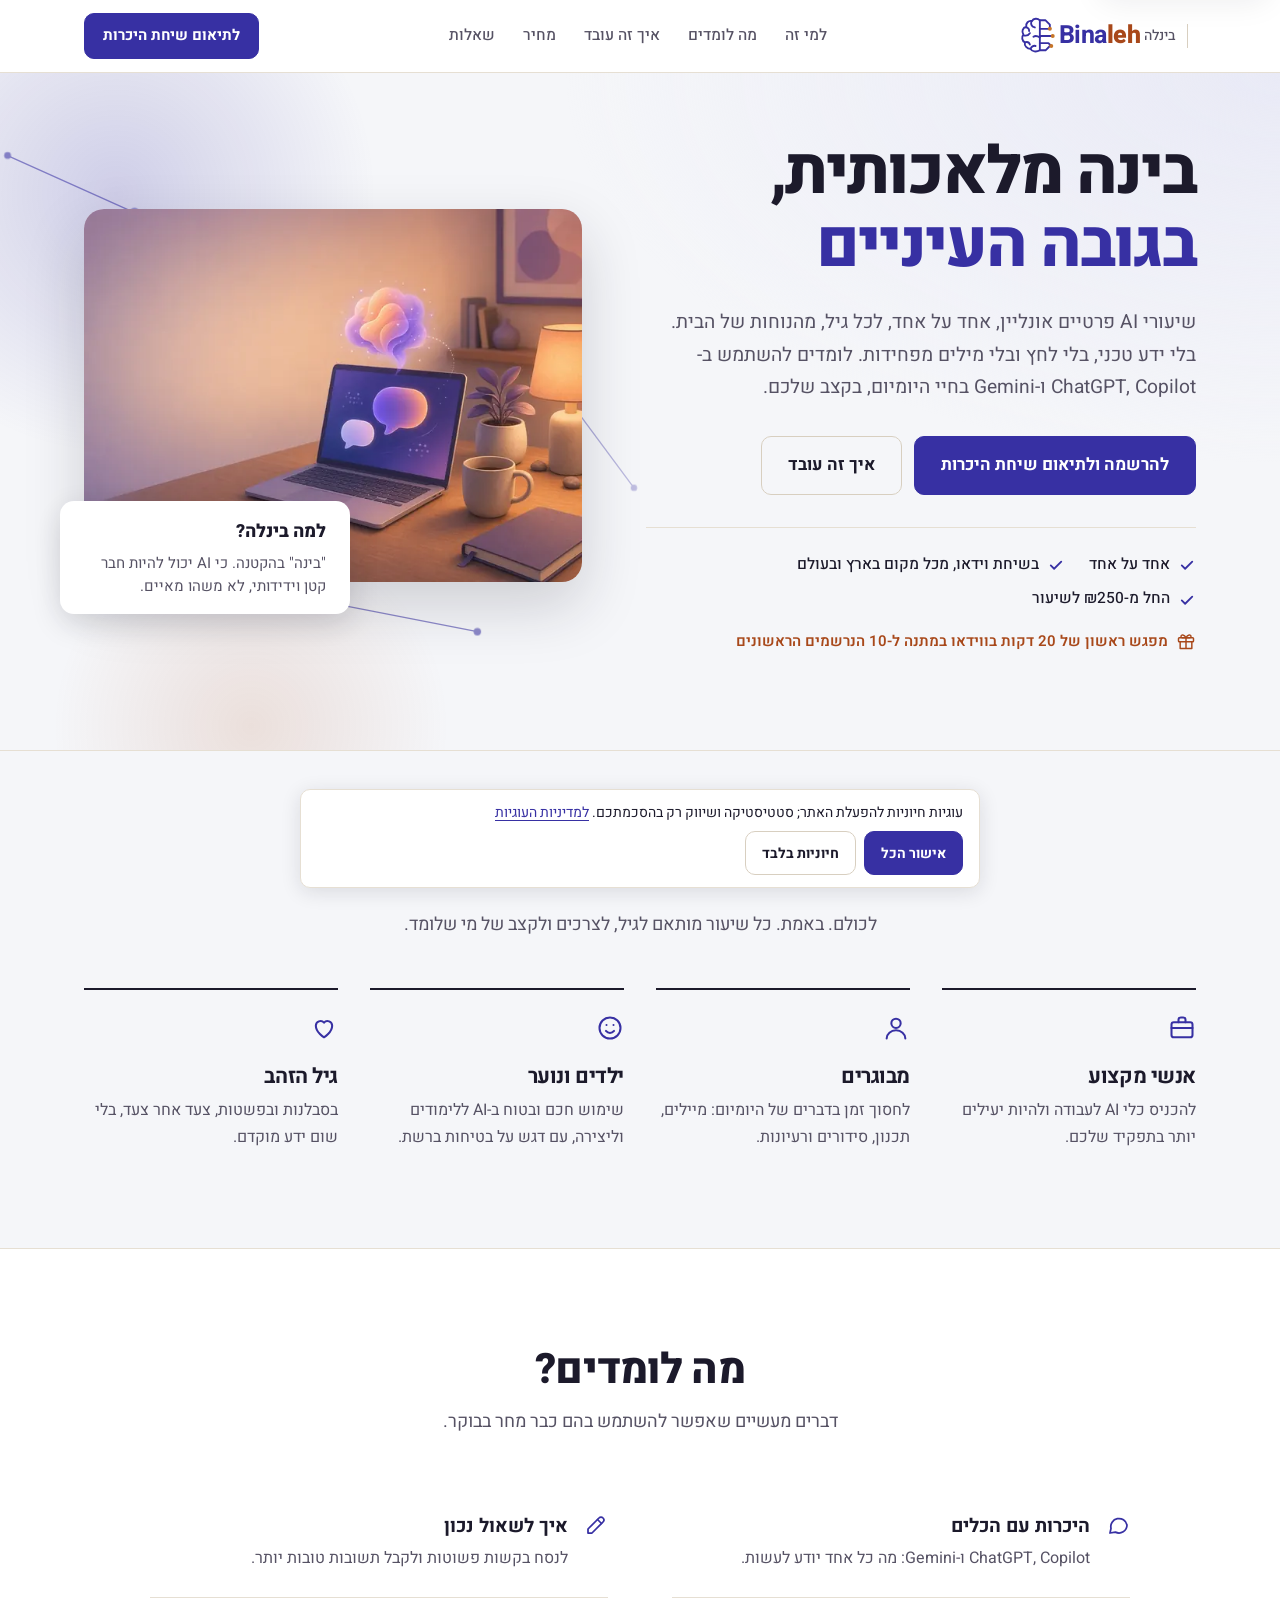
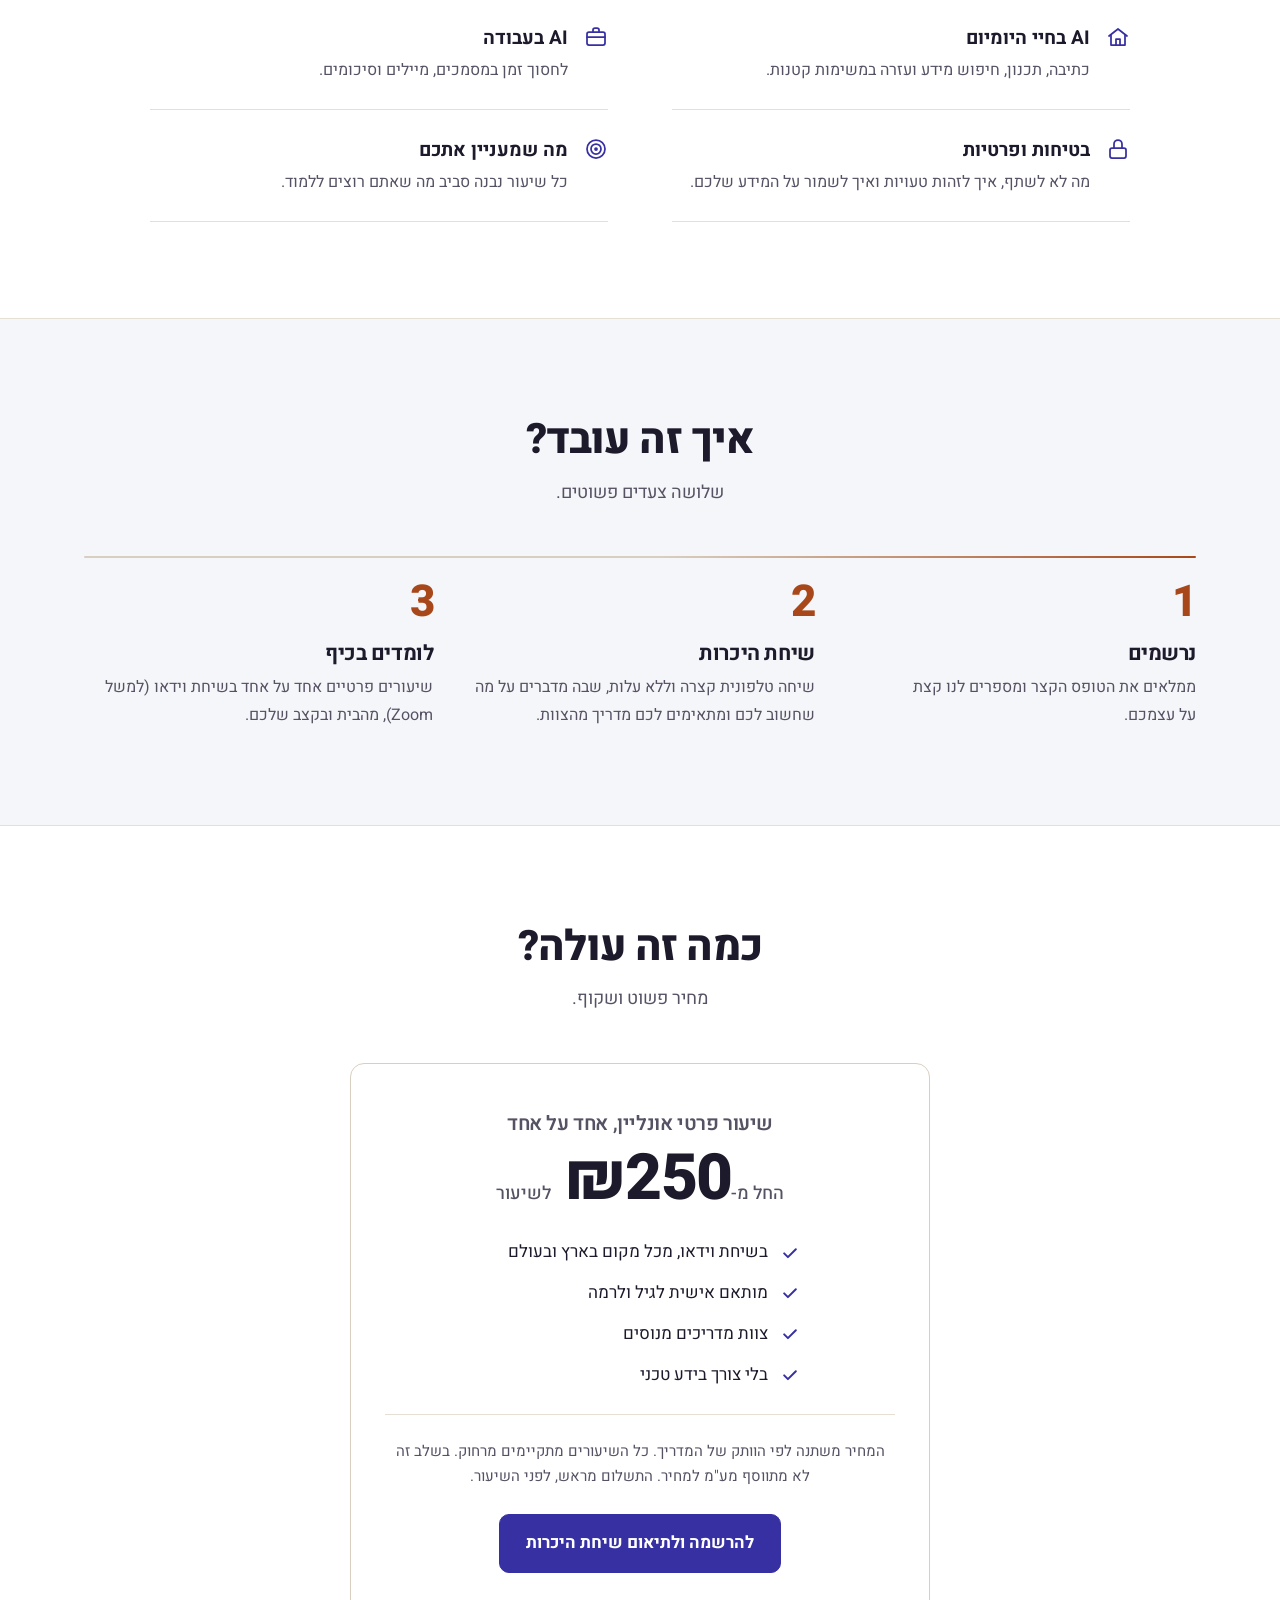
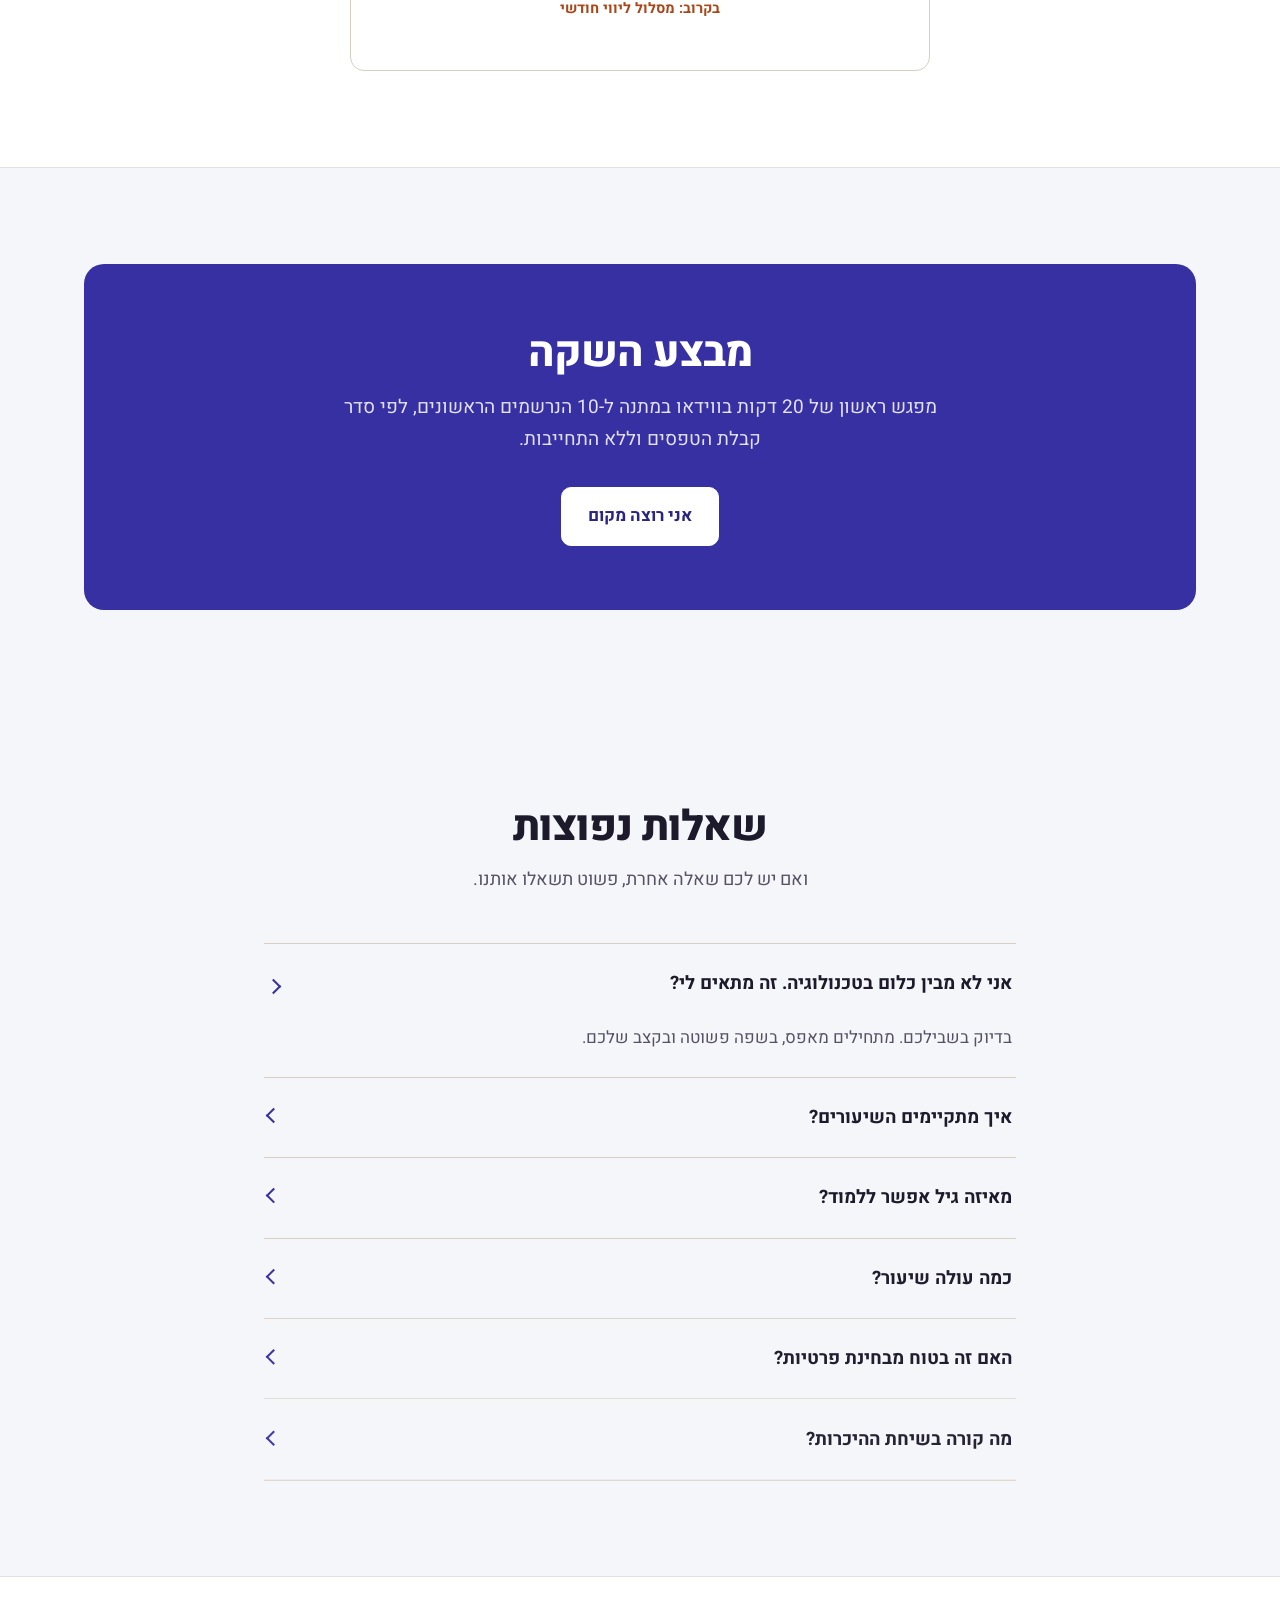
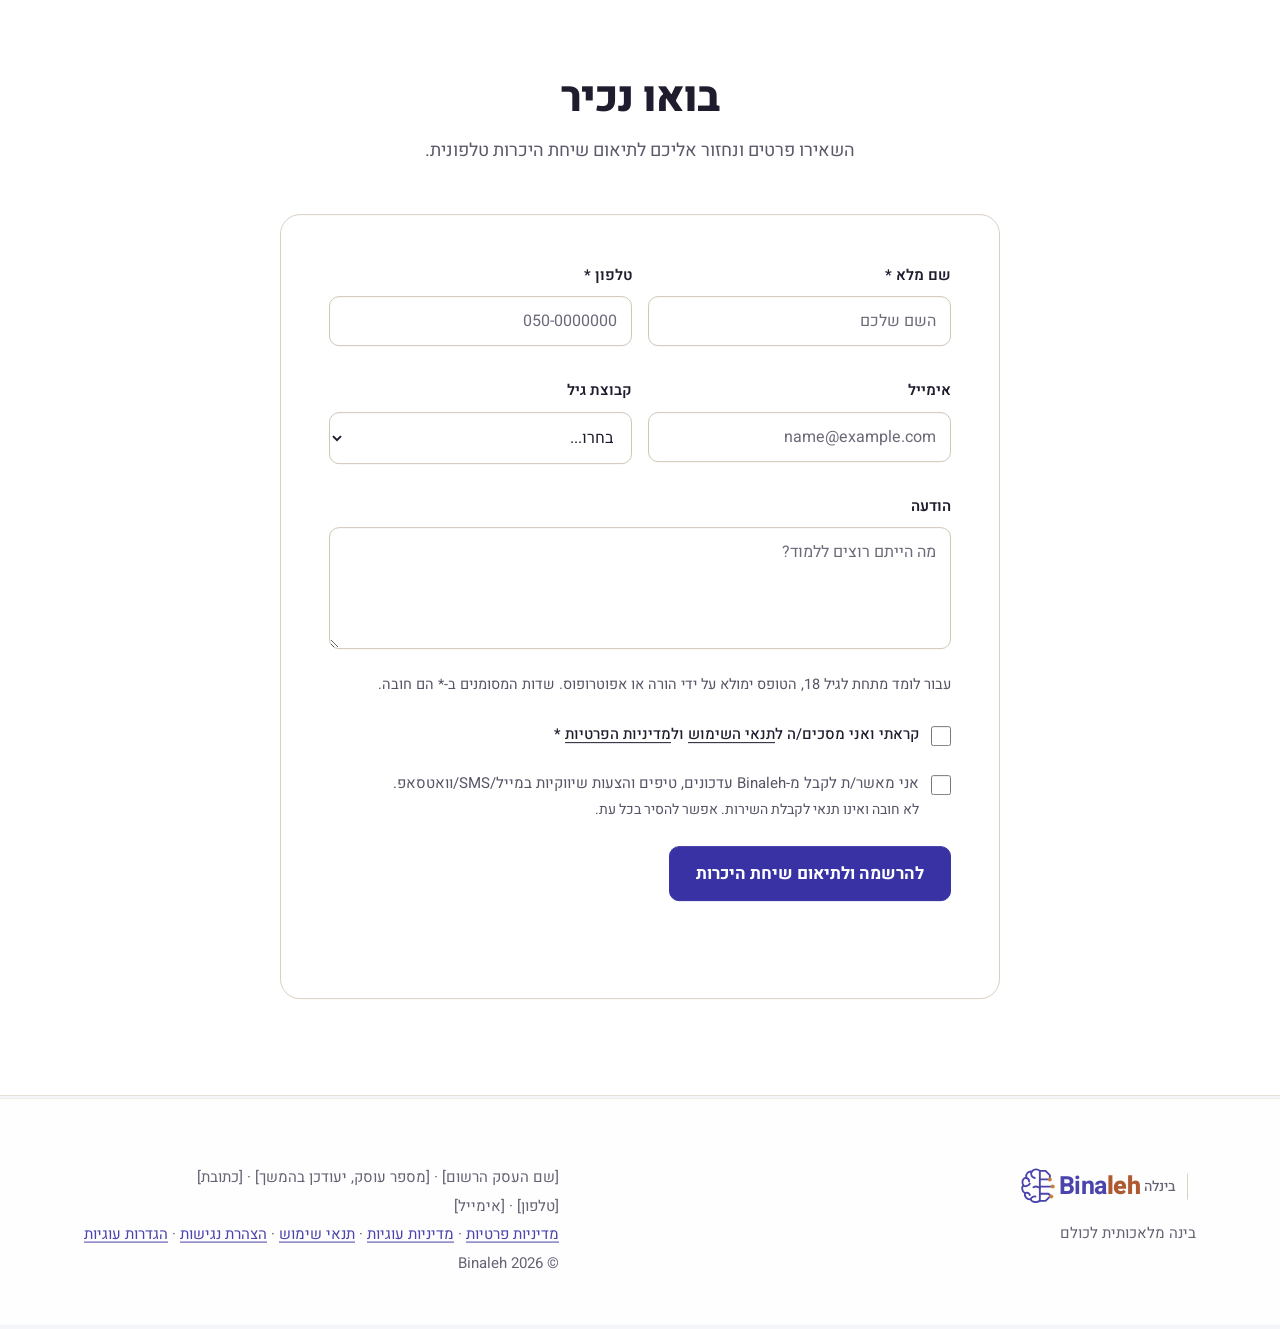
==== commit 1e1ca61f: "Reduce repeated launch promotion and simplify consent UI" ====
--- a/index.html
+++ b/index.html
@@ -71,8 +71,6 @@
 </div>
 </div></section>
 
-<div class="banner"><span class="banner-sheen" aria-hidden="true"></span><div class="wrap"><span class="tag">מבצע השקה</span><span>מפגש ראשון של 20 דקות בווידאו במתנה ל-10 הנרשמים הראשונים</span><a href="#signup">לשמירת מקום</a></div></div>
-
 <section id="who"><div class="wrap">
 <h2>למי זה מתאים?</h2><p class="sub">לכולם. באמת. כל שיעור מותאם לגיל, לצרכים ולקצב של מי שלומד.</p>
 <div class="who">
@@ -140,7 +138,7 @@
 <label class="full" for="f-msg">הודעה<textarea id="f-msg" name="message" rows="4" maxlength="2000" placeholder="מה הייתם רוצים ללמוד?"></textarea></label>
 <p class="full form-note">עבור לומד מתחת לגיל 18, הטופס ימולא על ידי הורה או אפוטרופוס. שדות המסומנים ב-* הם חובה.</p>
 <label class="chk full" for="f-terms"><input type="checkbox" id="f-terms" name="terms_consent" value="yes" required> <span>קראתי ואני מסכים/ה ל<a href="terms.html">תנאי השימוש</a> ול<a href="privacy.html">מדיניות הפרטיות</a> *<span class="err" id="f-terms-err"></span></span></label>
-<label class="chk full mkt" for="f-mkt"><input type="checkbox" id="f-mkt" name="marketing_consent" value="yes"> <span><b>אני מאשר/ת לקבל מ-Binaleh עדכונים, טיפים והצעות שיווקיות במייל/SMS/וואטסאפ.</b><br>אפשר להסיר בכל עת. לא חובה, ואין בכך תנאי לקבלת השירות.</span></label>
+<label class="chk full mkt" for="f-mkt"><input type="checkbox" id="f-mkt" name="marketing_consent" value="yes"> <span>אני מאשר/ת לקבל מ-Binaleh עדכונים, טיפים והצעות שיווקיות במייל/SMS/וואטסאפ.<small>לא חובה ואינו תנאי לקבלת השירות. אפשר להסיר בכל עת.</small></span></label>
 <div class="full"><button class="btn" type="submit" id="f-submit">להרשמה ולתיאום שיחת היכרות</button></div>
 <p class="full status" id="f-status" role="status" aria-live="polite"></p>
 </form></div></section>
@@ -186,7 +184,7 @@
 })();
 </script>
 <div id="cookie" role="dialog" aria-live="polite" aria-label="הסכמה לעוגיות">
-<b>אנחנו משתמשים בעוגיות</b><br>עוגיות חיוניות נדרשות להפעלת האתר. בהסכמתך נשתמש גם בעוגיות סטטיסטיקה ושיווק. <a href="cookies.html">למדיניות העוגיות</a>
+<p>עוגיות חיוניות להפעלת האתר; סטטיסטיקה ושיווק רק בהסכמתכם. <a href="cookies.html">למדיניות העוגיות</a></p>
 <div class="row"><button class="btn sm" onclick="setC('all')">אישור הכל</button><button class="btn sm ghost" onclick="setC('essential')">חיוניות בלבד</button></div></div>
 <script>
 function loadOptional(){/* כאן ייטענו סקריפטים לא חיוניים רק לאחר הסכמה, למשל:
--- a/styles.css
+++ b/styles.css
@@ -126,7 +126,8 @@
 .form-note{font-size:14.5px;color:var(--muted)}
 .chk{flex-direction:row;align-items:flex-start;gap:var(--s3);font-weight:500}
 .chk input{width:20px;height:20px;margin-top:4px;flex:none}
-.mkt{background:var(--p-soft);border-radius:var(--r-sm);padding:var(--s4)}
+.mkt{color:var(--muted);font-weight:400;line-height:1.6}
+.mkt small{display:block;font-size:14px;margin-top:var(--s1)}
 .err{color:#b00020;font-size:13px;font-weight:600}
 [aria-invalid="true"]{border-color:#b00020}
 .status{font-weight:700;min-height:1.5em}.status.ok{color:#0a6e36}.status.bad{color:#b00020}
@@ -143,9 +144,11 @@
 .skip:focus{top:8px}
 a:focus-visible,button:focus-visible,input:focus-visible,select:focus-visible,textarea:focus-visible,summary:focus-visible{outline:3px solid #c2410c;outline-offset:3px}
 /* cookie */
-#cookie{position:fixed;bottom:var(--s4);inset-inline:var(--s4);max-width:760px;margin:0 auto;background:var(--surface);border-radius:var(--r);box-shadow:0 12px 40px rgba(28,26,43,.22);padding:var(--s5);z-index:50;display:none;font-size:15px}
-#cookie .row{display:flex;gap:var(--s3);flex-wrap:wrap;margin-top:var(--s3);align-items:center}
+#cookie{position:fixed;bottom:max(var(--s3),env(safe-area-inset-bottom));inset-inline:var(--s3);max-width:680px;margin:0 auto;background:var(--surface);border:1px solid var(--line);border-radius:var(--r-sm);box-shadow:0 4px 20px rgba(28,26,43,.12);padding:var(--s3) var(--s4);z-index:50;display:none;font-size:14px;line-height:1.5;max-height:calc(100dvh - 24px);overflow-y:auto}
+#cookie .row{display:flex;gap:var(--s2);flex-wrap:wrap;margin-top:var(--s2);align-items:center}
+#cookie .btn{min-height:44px;padding:8px 16px;font-size:14px}
 #cookie a{color:var(--p)}
+@media(max-width:560px){#cookie .row .btn{flex:1}#f-submit{width:100%}}
 /* legal */
 .legal-hero{background:var(--surface);border-bottom:1px solid var(--line);padding:var(--s8) 0 var(--s6)}
 .legal-hero h1{font-size:clamp(32px,4.2vw,46px);font-weight:800;margin-bottom:var(--s2);letter-spacing:-.03em}
